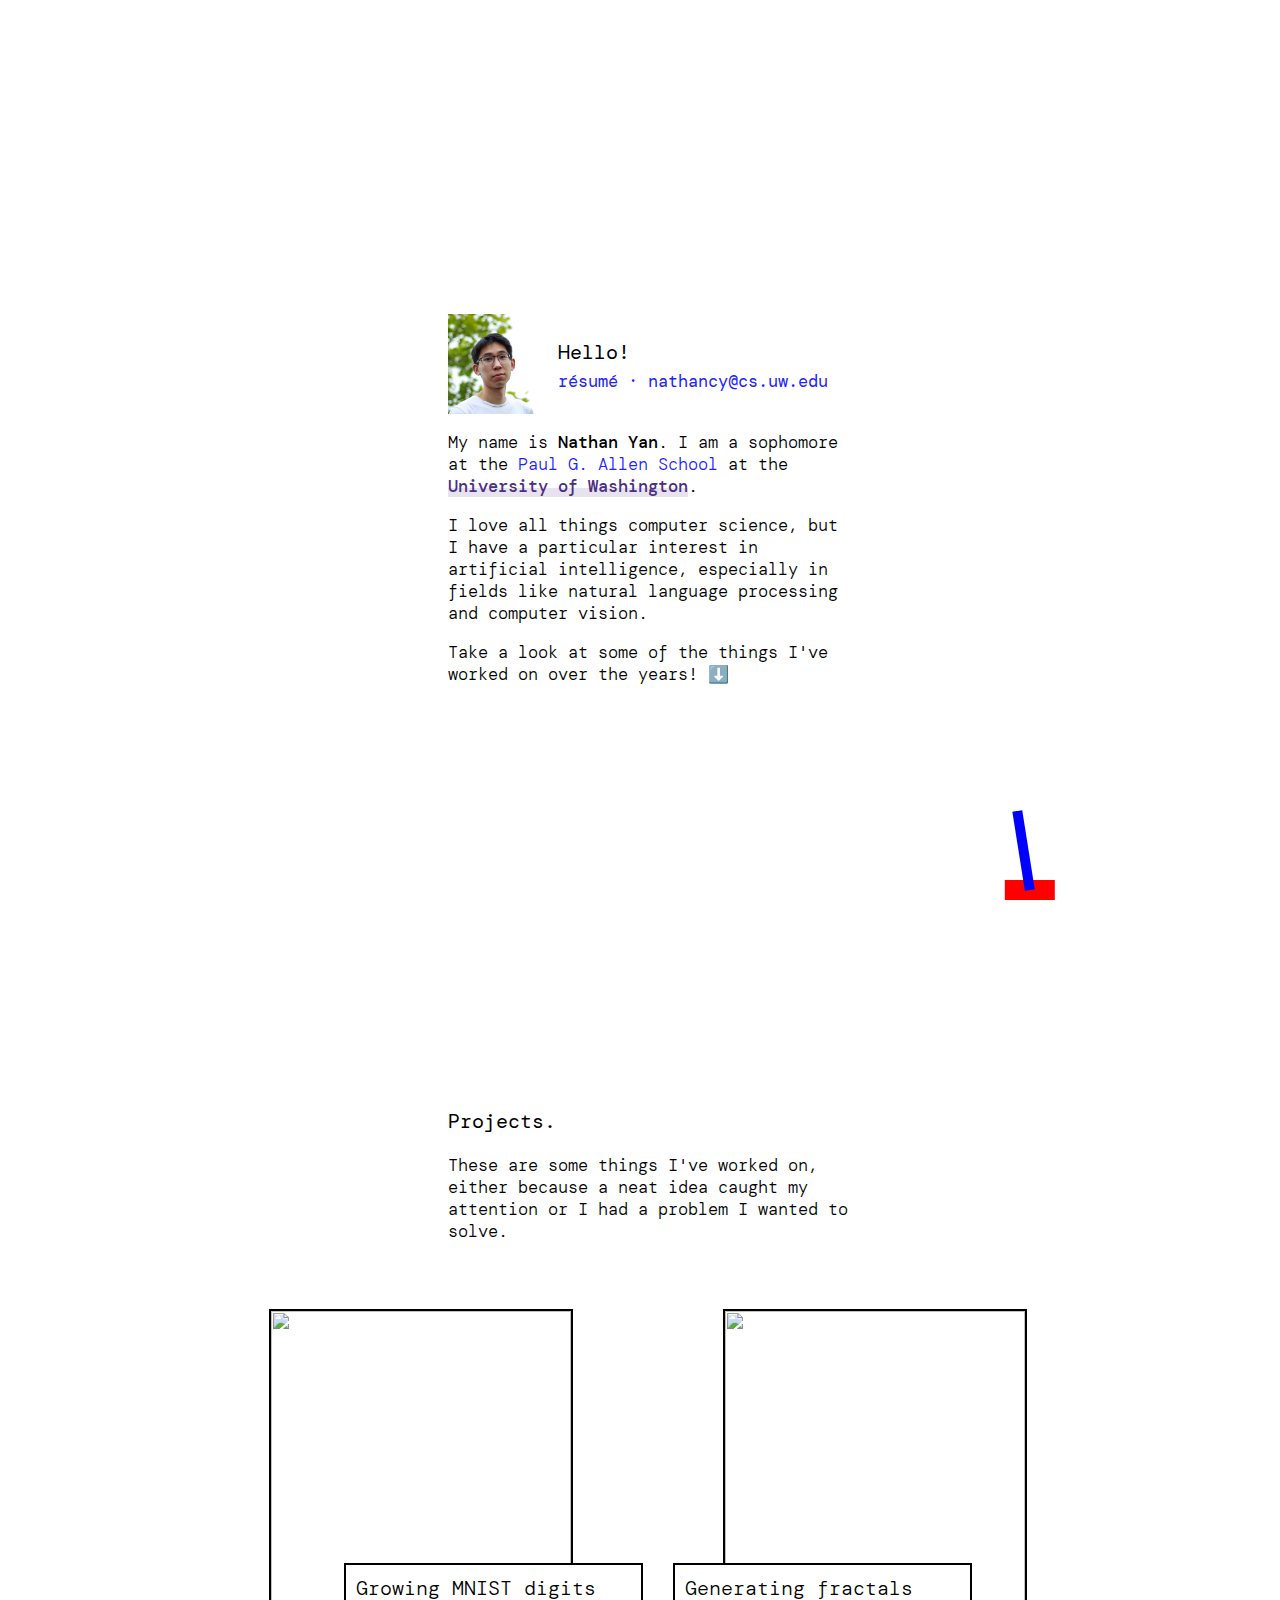
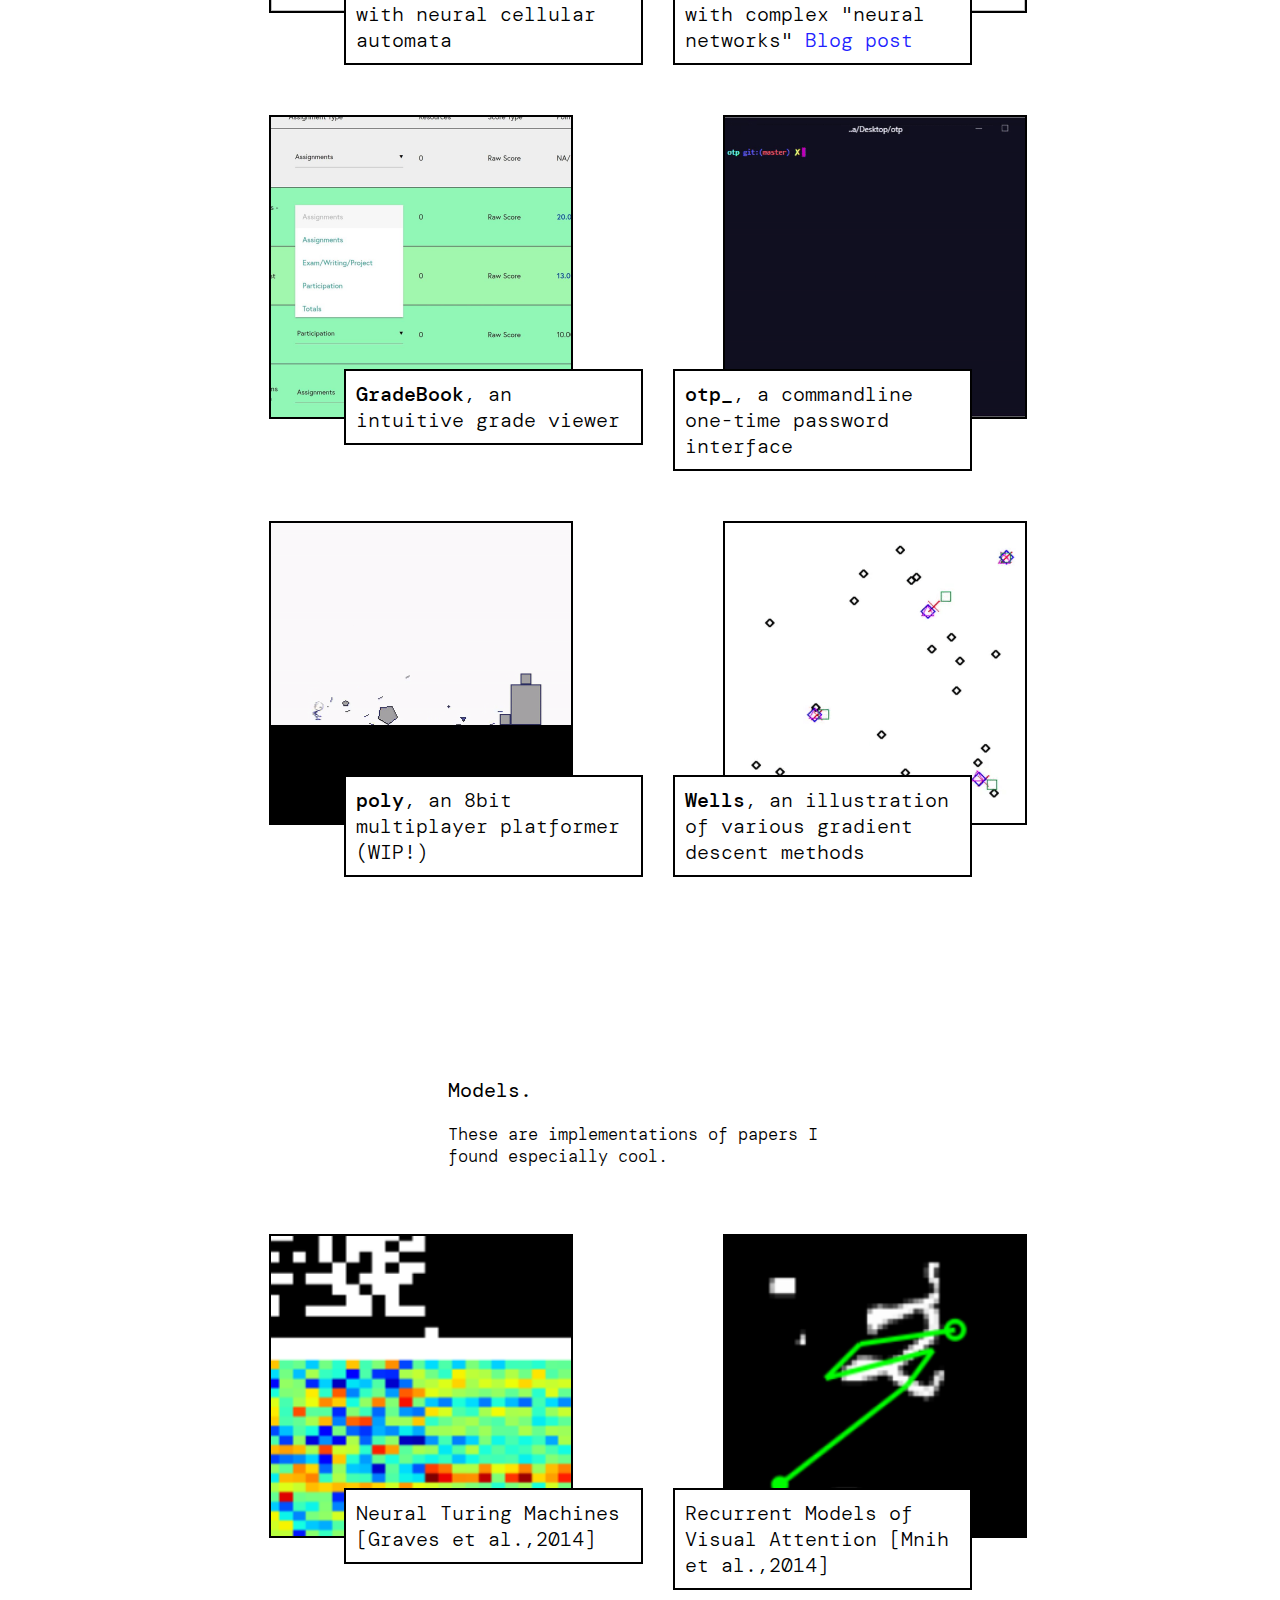
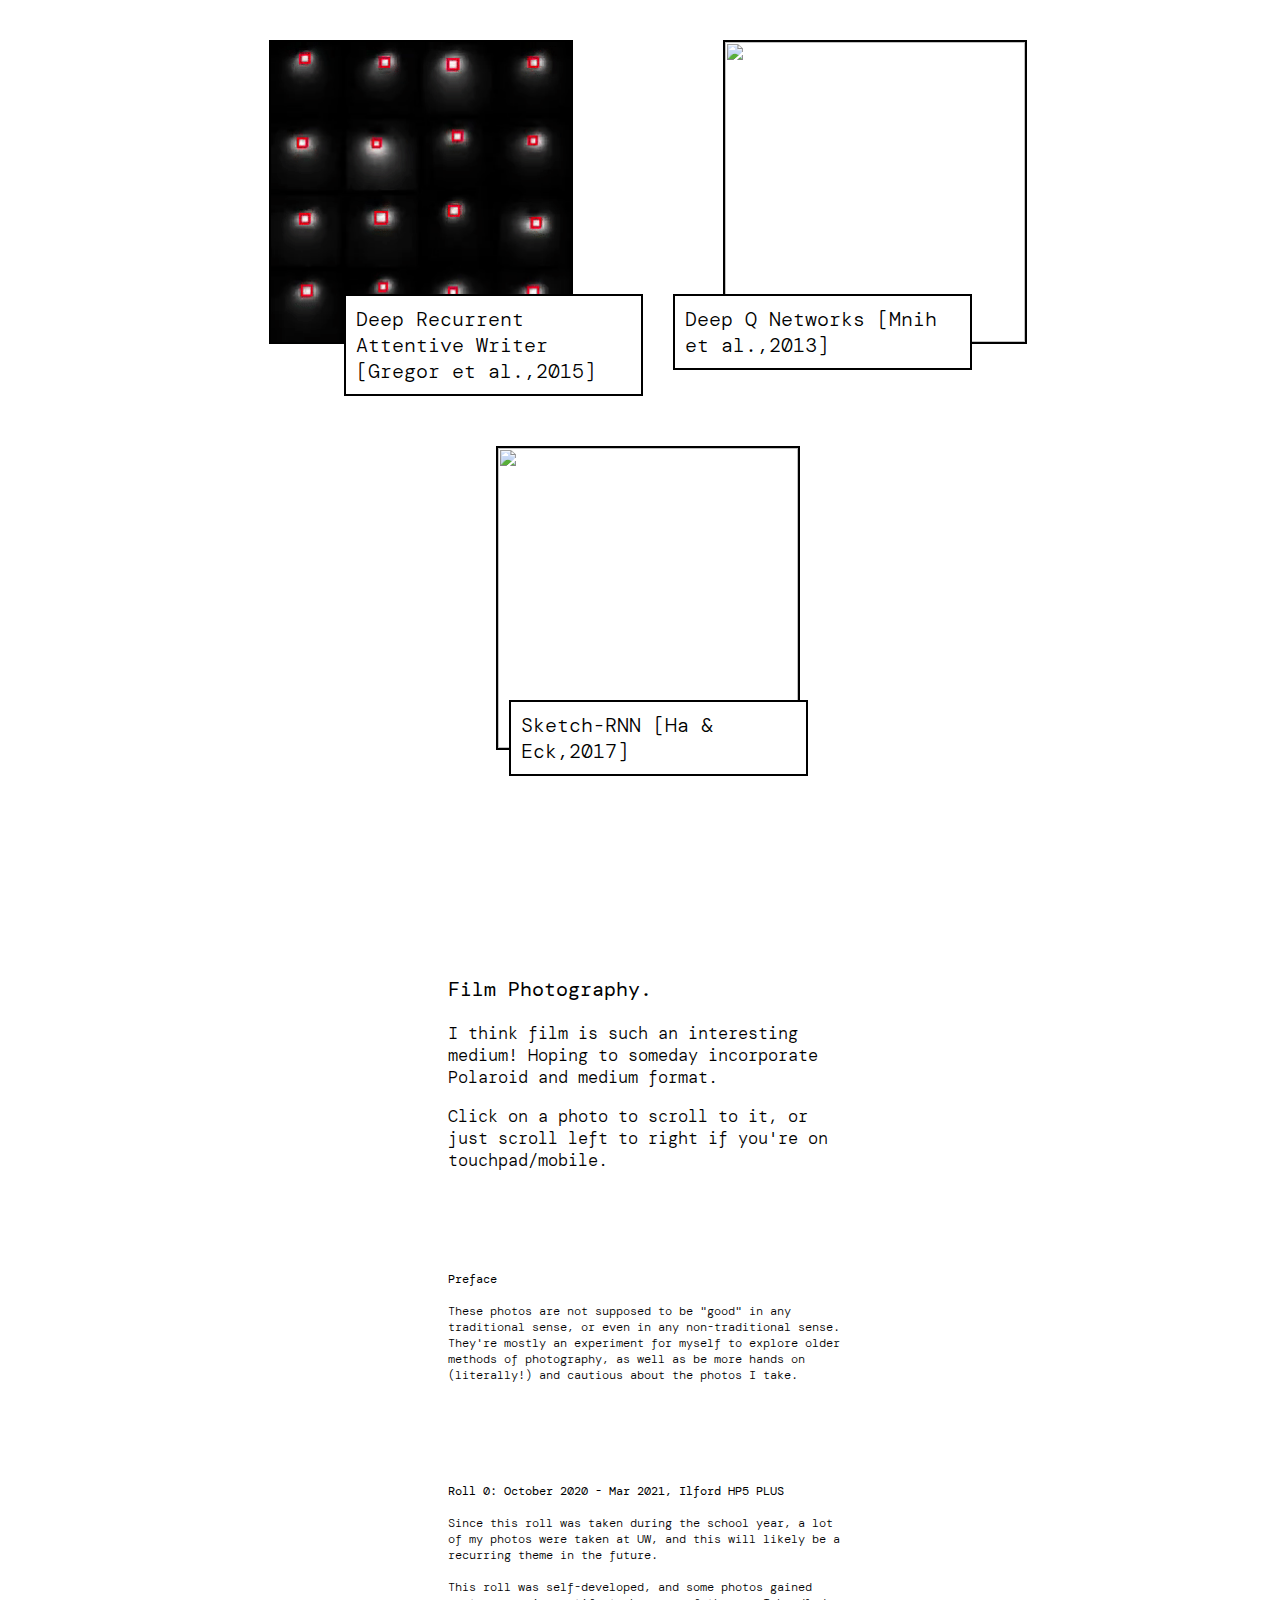
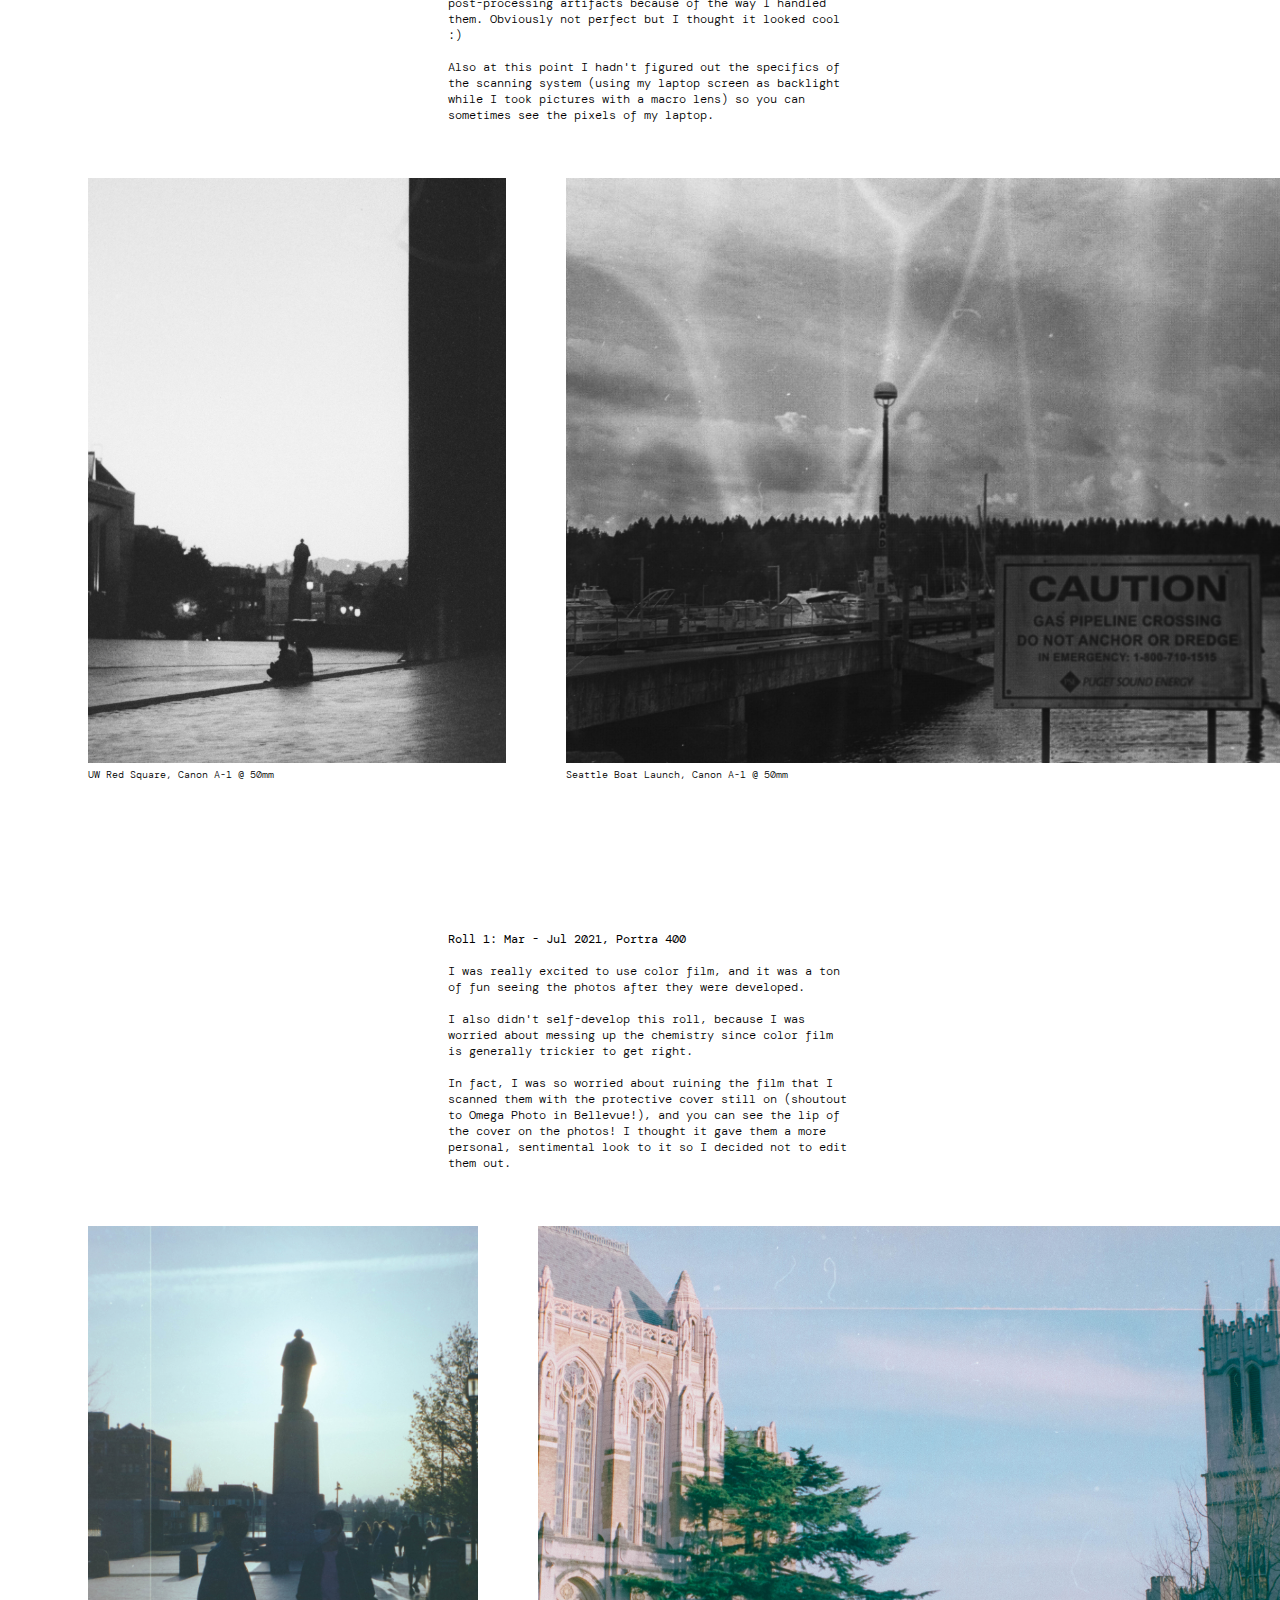
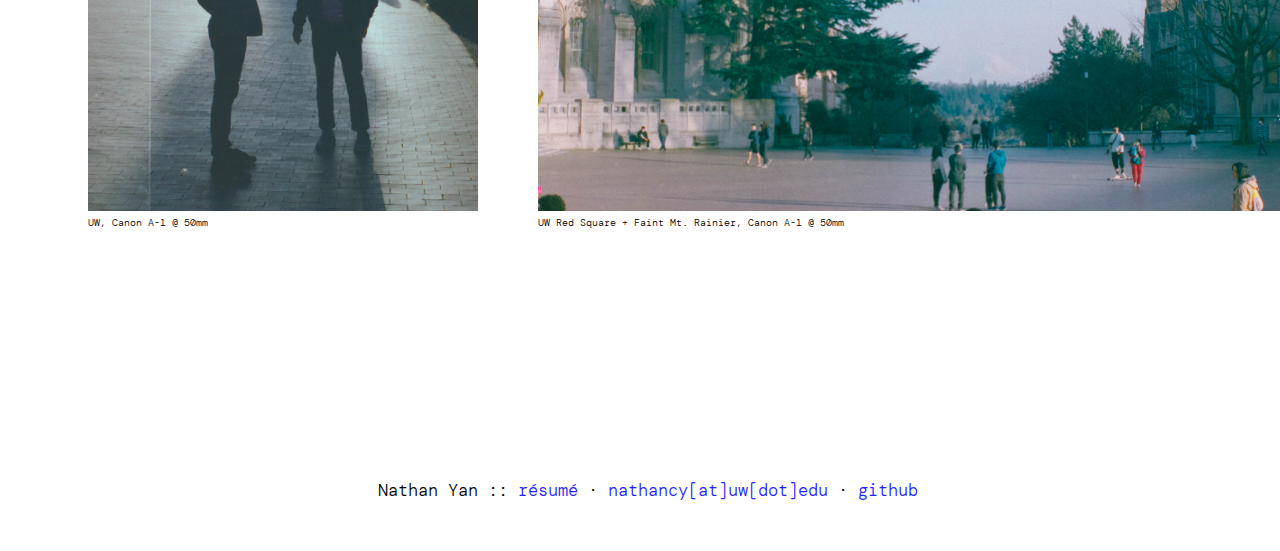
==== index.html @ d8a5282e "added click to scroll for desktop users" ====
<script src="https://ajax.googleapis.com/ajax/libs/jquery/3.2.1/jquery.min.js"></script>
<link rel = 'stylesheet' href = 'https://cdnjs.cloudflare.com/ajax/libs/materialize/0.100.1/css/materialize.min.css'>
<script src = 'https://cdnjs.cloudflare.com/ajax/libs/materialize/0.100.1/js/materialize.min.js'></script>
<link href="https://fonts.googleapis.com/css2?family=DM+Mono:wght@300;400;500&family=DM+Serif+Text&display=swap" rel="stylesheet">

<script src="https://cdn.rawgit.com/google/code-prettify/master/loader/run_prettify.js"></script>

<link href="https://fonts.googleapis.com/css2?family=DM+Serif+Text&display=swap" rel="stylesheet">

<style>
    
</style>

<head><meta name="viewport" content="width=device-width, initial-scale=1.0, maximum-scale=3.0, user-scalable=yes" />
    <meta charset="utf-8">

    <title>Nathan Yan</title>
    <meta name="description" content="Nathan Yan's got a personal website!">
    <meta name="author" content="Nathan Yan">
    <meta name = "keywords" content= "Nathan Yan, Nathan, Yan, Christopher, Nathan Christopher Yan">

  
    <link rel="apple-touch-icon" sizes="180x180" href="./apple-touch-icon.png">
    <link rel="icon" type="image/png" sizes="32x32" href="./favicon-32x32.png">
    <link rel="icon" type="image/png" sizes="16x16" href="./favicon-16x16.png">
    <link rel="manifest" href="./site.webmanifest">

    <link rel = 'stylesheet' type = 'text/css' href = './style.css'>
</head>

<html style = 'width: 100%; height: 100%'>
    <body style = 'width: 100%; height: 100%'>
        <div style = 'height: fit-content; min-height: 100%; display:flex; align-items: center; padding: 50px; background: white' id = 'intro'>
           
            <div class = 'text-block' >
                <div id = 'name' style = 'align-items: center; '>
                    <img style = "width: 100px; height: 100px;border-width: 0px; border-style: solid; margin-right: 10px" src= 'assets/profile.jpg'/>
                    
                    <div>
                        <h3>Hello!</h3>
                        <p style = 'margin-top: -15px; color: #2222ff; font-weight: 400'><a ref = "assets/resume.pdf" href = 'assets/resume.pdf' class = 'olink'>résumé</a> · <a ref = "mailto:nathancy@cs.uw.edu" href = 'mailto:nathancy@cs.uw.edu' class = 'olink'>nathancy@cs.uw.edu</a></p>
                    </div>
                    
                </div>
                <p>My name is <span style = 'font-weight: 500'>Nathan Yan</span>. I am a sophomore at the <a class = 'olink' href = 'https://cs.washington.edu' ref = 'cs.washington.edu'>Paul G. Allen School</a> at the <a href = 'https://washington.edu'><span class = 'olink link' ref = 'washington.edu' style = 'color: #4b2e83; font-weight: 500'>University of Washington</span></a>.</p>
                <p>I love all things computer science, but I have a particular interest in artificial intelligence, especially in fields like natural language processing and computer vision.</p>
                <p>Take a look at some of the things I've worked on over the years! ⬇️</p>
            </div>

            <div id = 'cart'></div>
            <div id = 'pole'></div>
        </div>

        <div style = 'padding-bottom: 100px; margin-top: 100px;'>
            <div class = 'text-block'>
                <h3>Projects.</h3>
                <p>These are some things I've worked on, either because a neat idea caught my attention or I had a problem I wanted to solve.</p>
            </div>
            <div id = 'projects' style = 'position: relative; height: fit-content; display: flex; flex-wrap: wrap; padding: 50px; justify-content: center;'>
                
                <div class = 'project' style = 'top: 10px; left: 20px; margin-right: 150px'>
                    <a href = 'https://github.com/nathan-yan/mnist-neural-automata'><img class = 'olink image' ref = 'nathan-yan/mnist-neural-automata' src = 'https://github.com/nathan-yan/mnist-neural-automata/raw/master/mnist.gif'></a>
                    <div class = 'text'>Growing MNIST digits with neural cellular automata</div>
                </div>

                <div class = 'project' style = 'top: 30px; left: 10px; margin-right: 150px'>
                    <a href = 'https://github.com/nathan-yan/fractals'><img class = 'olink image' ref = 'nathan-yan/fractals' src = 'https://nathan-yan.github.io/fractals/fractals/fractal16_.png'></a>
                    <div class = 'text text-center'>Generating fractals with complex "neural networks" <a href = 'https://nathan-yan.github.io/fractals' class = 'olink' ref = 'nathan-yan.github.io/fractals'>Blog post</a></div>
                </div>

                <div class = 'project' style = 'top: -15px; left: 15px;'>
                    <a href = 'https://github.com/team-llambda/gradebook-backend'><img class = 'olink image' ref = 'team-llambda/gradebook-backend' src = './assets/gradebook.png'></a>
                    <div class = 'text text-left'><span  style = 'font-weight: 500'>GradeBook</span>, an intuitive grade viewer</div>
                </div>

                <div class = 'project' style = 'top: -15px; left: 15px; margin-right: 150px'>
                    <a href = 'https://github.com/nathan-yan/otp_'><img class = 'olink image' ref = 'nathan-yan/otp_' src = './assets/demo_otp.gif'></a>
                    <div class = 'text'><span style = 'font-weight: 500'>otp_</span>, a commandline one-time password interface
                    </div>
                </div>

                <div class = 'project' style = 'top: -15px; left: 15px; margin-right: 150px'>
                    <a href = 'https://github.com/nathan-yan/poly'><img class = 'olink image' ref = 'nathan-yan/poly' src = './assets/poly.gif'></a>
                    <div class = 'text text-center'><span style = 'font-weight: 500'>poly</span>, an 8bit multiplayer platformer (WIP!)
                    </div>
                </div>

                <div class = 'project' style = 'top: -15px; left: 15px;'>
                    <a href = 'https://github.com/nathan-yan/wells'><img class = 'olink image' ref = 'nathan-yan/wells' src = './assets/wells.gif'></a>
                    <div class = 'text text-left'><span style = 'font-weight: 500'>Wells</span>, an illustration of various gradient descent methods</div>
                </div>

            </div>

            <div class = 'text-block' style = 'margin-top: 100px'>
                <h3>Models.</h3>
                <p>These are implementations of papers I found especially cool.</p>
            </div>
            <div id = 'models' style = 'position: relative; height: fit-content; display: flex; flex-wrap: wrap; padding: 50px; justify-content: center;'>
                <div class = 'model' style = 'top: 10px; left: 20px; margin-right: 150px'>
                    <a href = 'https://github.com/nathan-yan/neural-turingmachine'><img class = 'olink image' ref = 'nathan-yan/neural-turingmachine' src = './assets/ntm.PNG'></a>
                    <div class = 'text'>Neural Turing Machines [Graves et al.,2014]</div>
                </div>

                <div class = 'model' style = 'top: 10px; left: 20px; margin-right: 150px'>
                    <a href = 'https://github.com/nathan-yan/recurrent-attention-models'><img class = 'olink image' ref = 'nathan-yan/recurrent-attention-models' src = './assets/visual-attention.PNG'></a>
                    <div class = 'text text-center'>Recurrent Models of Visual Attention [Mnih et al.,2014]</div>
                </div>

                <div class = 'model' style = 'top: 10px; left: 20px; margin-right: 0px'>
                    <a href = 'https://github.com/nathan-yan/draw'><img class = 'olink image' ref = 'nathan-yan/draw' src = './assets/draw.gif'></a>
                    <div class = 'text text-left'>Deep Recurrent Attentive Writer [Gregor et al.,2015]</div>
                </div>

                <div class = 'model' style = 'top: 10px; left: 20px; margin-right: 150px;'>
                    <a href = 'https://github.com/nathan-yan/DQN'><img class = 'olink image' ref = 'nathan-yan/DQN' src = 'https://miro.medium.com/max/640/1*jXpSVhjWRxgzDDKKVAQR8A.gif
                    '></a>
                    <div class = 'text'>Deep Q Networks [Mnih et al.,2013]</div>
                </div>

                <div class = 'model' style = 'top: 10px; left: 20px; margin-right: 0px'>
                    <a href = 'https://github.com/nathan-yan/sketch-rnn'><img class = 'olink image' ref = 'nathan-yan/sketch-rnn' src = 'https://magenta.tensorflow.org/assets/sketch_rnn_demo/img/sketch_garden.gif
                    '></a>
                    <div class = 'text text-left'>Sketch-RNN [Ha & Eck,2017]</div>
                </div>


            </div>

            <div class = 'text-block' style = 'margin-top: 100px'>
                <h3>Film Photography.</h3>
                <p>I think film is such an interesting medium! Hoping to someday incorporate Polaroid and medium format.</p>
                <p>Click on a photo to scroll to it, or just scroll left to right if you're on touchpad/mobile.</p>
            </div>

            <div class = 'text-block' style = ' margin-top: 100px; font-size: 12px'><b>Preface</b><br/><br/>These photos are not supposed to be "good" in any traditional sense, or even in any non-traditional sense. They're mostly an experiment for myself to explore older methods of photography, as well as be more hands on (literally!) and cautious about the photos I take.</div>

            <div class = 'text-block' style = 'margin-top: 100px; font-size: 12px'>
                <b>Roll 0: October 2020 - Mar 2021, Ilford HP5 PLUS</b>
                <br/><br/>
                Since this roll was taken during the school year, a lot of my photos were taken at UW, and this will likely be a recurring theme in the future.
                <br/><br/>
                This roll was self-developed, and some photos gained post-processing artifacts because of the way I handled them. Obviously not perfect but I thought it looked cool :)
                <br/><br/>
                Also at this point I hadn't figured out the specifics of the scanning system (using my laptop screen as backlight while I took pictures with a macro lens) so you can sometimes see the pixels of my laptop.
            </div>

            <div class = 'pictures'>
                <div class = 'picture' style = ''>
                    <img class = 'film-image' ref = 'roll1' src = './assets/film/roll0_p1.jpg'></img>
                    <div style = 'font-size: 10px; margin-top: 5px'>UW Red Square, Canon A-1 @ 50mm</div>
                   
                </div>
                <div class = 'picture' style = ''>
                    <img class = 'film-image' ref = 'roll1' src = './assets/film/roll0_p2.jpg'></img>
                    <div style = 'font-size: 10px; margin-top: 5px'>Seattle Boat Launch, Canon A-1 @ 50mm</div>
                   
                </div>
                <div class = 'picture' style = ''>
                    <img class = 'film-image' ref = 'roll1' src = './assets/film/roll0_p5.jpg'></img>
                    <div style = 'font-size: 10px; margin-top: 5px'>UW Willow Hall, Canon A-1 @ 50mm</div>
                   
                </div>
                <div class = 'picture' style = ''>
                    <img class = 'film-image' ref = 'roll1' src = './assets/film/roll0_p4.jpg'></img>
                    <div style = 'font-size: 10px; margin-top: 5px'>UW Willow Hall, Canon A-1 @ 50mm</div>
                   
                </div>
                <div class = 'picture' style = ''>
                    <img class = 'film-image' ref = 'roll1' src = './assets/film/roll0_p3.jpg'></img>
                    <div style = 'font-size: 10px; margin-top: 5px'>UW, Canon A-1 @ 50mm</div>
                   
                </div>
            </div>

            <div class = 'text-block' style = ' margin-top: 100px; font-size: 12px'>
                <b>Roll 1: Mar - Jul 2021, Portra 400</b>
                <br/><br/>
                I was really excited to use color film, and it was a ton of fun seeing the photos after they were developed.
                <br/><br/>
                I also didn't self-develop this roll, because I was worried about messing up the chemistry since color film is generally trickier to get right.
                <br/><br/>
                In fact, I was so worried about ruining the film that I scanned them with the protective cover still on (shoutout to Omega Photo in Bellevue!), and you can see the lip of the cover on the photos! I thought it gave them a more personal, sentimental look to it so I decided not to edit them out.
            </div>

            <div class = 'pictures'>
                <div class = 'picture' style = ''>
                    <img class = 'film-image' ref = 'roll1' src = './assets/film/roll1_p1.jpg'></img>
                    <div style = 'font-size: 10px; margin-top: 5px'>UW, Canon A-1 @ 50mm</div>
                   
                </div>

                <div class = 'picture' style = ''>
                    <img class = 'film-image' src = './assets/film/roll1_p2.jpg'></img>
                    <div style = 'font-size: 10px; margin-top: 5px'>UW Red Square + Faint Mt. Rainier, Canon A-1 @ 50mm</div>
                   
                </div>

                <div class = 'picture' style = ''>
                    <img class = 'film-image' src = './assets/film/roll1_p3.jpg'></img>
                    <div style = 'font-size: 10px; margin-top: 5px'>UW, Canon A-1 @ 50mm</div>
                   
                </div>

                <div class = 'picture' style = ''>
                    <img class = 'film-image' src = './assets/film/roll1_p4.jpg'></img>
                    <div style = 'font-size: 10px; margin-top: 5px'>UW Quad, Canon A-1 @ 50mm</div>
                   
                </div>

                <div class = 'picture' style = ''>
                    <img class = 'film-image' src = './assets/film/roll1_p5.jpg'></img>
                    <div style = 'font-size: 10px; margin-top: 5px'>UW Quad, Canon A-1 @ 50mm</div>
                   
                </div>

                <div class = 'picture' style = ''>
                    <img class = 'film-image' src = './assets/film/roll1_p6.jpg'></img>
                    <div style = 'font-size: 10px; margin-top: 5px'>Pike Place, Canon A-1 @ 50mm</div>
                   
                </div>

                <div class = 'picture' style = ''>
                    <img class = 'film-image' src = './assets/film/roll1_p7.jpg'></img>
                    <div style = 'font-size: 10px; margin-top: 5px'>Mount Si, Canon A-1 @ 50mm</div>
                   
                </div>

                <div class = 'picture' style = ''>
                    <img class = 'film-image' src = './assets/film/roll1_p8.jpg'></img>
                    <div style = 'font-size: 10px; margin-top: 5px'>Rattlesnake Ridge, Canon A-1 @ 50mm</div>
                   
                </div>

                <div class = 'picture' style = ''>
                    <img class = 'film-image' src = './assets/film/roll1_p9.jpg'></img>
                    <div style = 'font-size: 10px; margin-top: 5px'>Rattlesnake Ridge, Canon A-1 @ 50mm</div>
                   
                </div>
            </div>
        </div>

        <div style = 'margin-top: 100px; text-align: center; padding-bottom: 50px; width: 75%; margin-left: 12.5%'>
        Nathan Yan :: <a ref = "assets/resume.pdf" href = 'assets/resume.pdf' class = 'olink'>résumé</a> · <a ref = "mailto:nathancy@uw.edu" href = 'mailto:nathancy@uw.edu' class = 'olink'>nathancy[at]uw[dot]edu</a> · <a ref = "github.com/nathan-yan" href = 'https://github.com/nathan-yan' class = 'olink'>github</a></div>

        <div id = 'link-block'></div>


    </body>
</html>

<script>
    let handleEntities = (entities, n) => {
        entities.map((idx, ent) => {
        ent = $(ent);
        if (idx % n == 0){
            if (n == 1){ 
                ent.find('.text')[0].className = 'text text-center';
                ent.css('margin-right', '0px');
            }else{
                ent.find('.text')[0].className = 'text text-right';
                ent.css('margin-right', '150px');
            }
        }else if (idx % n == 1){
            if (n == 2){
                ent.find('.text')[0].className = 'text text-left';
                ent.css('margin-right', '0px');
            }else{
                ent.find('.text')[0].className = 'text text-center';
                ent.css('margin-right', '150px');    
            }
        }else if (idx % 3 == 2){
            ent.find('.text')[0].className = 'text text-left';
            ent.css('margin-right', '0px');
        }
    })

        if (n == 2 && entities.length % 2) {
            $(entities[entities.length - 1]).find('.text')[0].className = 'text text-center';
            $(entities[entities.length - 1]).css('margin-right', '0px');
        }

        else if (n == 3 && entities.length % 3 == 1) {
            $(entities[entities.length - 1]).find('.text')[0].className = 'text text-center';
            $(entities[entities.length - 1]).css('margin-right', '0px');
        }else if (n == 3 && entities.length % 3 == 2) {
            $(entities[entities.length - 1]).find('.text')[0].className = 'text text-left';
                
            $(entities[entities.length - 1]).css('margin-right', '0px');
        }

    }

    let checkSize = (e) => {
        let width = $(window).width();

        if (width > 1310) {
            $('#projects').css('padding-left', (50 + (width - 1310) / 2) + 'px');
            $('#projects').css('padding-right', (50 + (width - 1310) / 2) + 'px');

            $('#models').css('padding-left', (50 + (width - 1310) / 2) + 'px');
            $('#models').css('padding-right', (50 + (width - 1310) / 2) + 'px');

            let entities = $('.project');
            handleEntities(entities, 3);

            entities = $('.model');
            handleEntities(entities, 3);

            
        }else if (width > 802) {
            $('#projects').css('padding-left', (50 + (width - 910) / 2) + 'px');
            $('#projects').css('padding-right', (50 + (width - 910) / 2) + 'px');

            $('#models').css('padding-left', (50 + (width - 910) / 2) + 'px');
            $('#models').css('padding-right', (50 + (width - 910) / 2) + 'px');
            
            let entities = $('.project');
            handleEntities(entities, 2);

            entities = $('.model');
            handleEntities(entities, 2);
           

        }else {
            let entities = $('.project');
             handleEntities(entities, 1);

             entities = $('.model');
             handleEntities(entities, 1);

        }
    }

    $(document).ready(checkSize);

    $(window).resize(checkSize)
</script>

<script src = "./weights.js"></script>

<script>
    /*this code is heavily borrowed from the cartpole environment of OpenAI's gym*/
    $(document).mousemove((e) => {
     
        let width = $(window).width();
        let pos = e.clientX;

        let scaledPos = (e.clientX - width / 2) / (width / 2) * 3;
        targetTarget = scaledPos; 
    
        let target = $(e.target);
        if (target.hasClass("olink")) {
            let linkBlock = $('#link-block');
            linkBlock.css('top', (e.clientY  - 45) + 'px');
            linkBlock.css('left', (e.clientX + 8) + 'px');

            linkBlock.text(target.attr('ref'))
        }else{
            let linkBlock = $('#link-block');
            linkBlock.css('top', '-100px');
        }
    });

    $('.film-image').mouseup((e) => {
        console.log("test!");
        let target = $(e.target);
        let parent = $(target.parent()).parent();
        parent.animate({
            scrollLeft: target.offset().left + parent.scrollLeft() - ($(window).width() - target.width())/2
        }, 500);
    })

    let state = [
        (Math.random() - 0.5) * 2 * 2.,
        (Math.random() - 0.5) / 10. * 1,
        (Math.random() - 0.5) / 10. * 1,
        (Math.random() - 0.5) / 10. * 1,
        (Math.random() - 0.5) * 2 * 2.
    ];

    let targetTarget = 0;
    let gravity = 9.8;
    let masspole = 0.1;
    let masscart = 1.0;
    let length = 0.5;
    let total_mass = (masspole + masscart);
    let polemass_length = masspole * length;
    let force_mag = 10.0;
    let tau = 0.02;
    let x_threshold = 4;
    let theta_threshold_radians = 30 * 2 * Math.PI / 360.;

    let tanh = (x) => {
        return (Math.exp(2 * x) - 1) / ( Math.exp(2  *x) + 1);
    }

    let temperature = 2;

    let model = (obs) => {
        // obs -> 5 vector

        //janky for loop matrix multiplication
        let hiddenActivations = []
        for (let n = 0; n < 30; n++){
           let neuronAcc = 0;
            for (let i = 0; i < 5; i++){
                neuronAcc += ih_weight[n][i] * obs[i];
           } 

           neuronAcc += ih_bias[n];

           // tanh
           hiddenActivations.push(tanh(neuronAcc));
        }

        let outputActivations = [];
        for (let n = 0; n < 2; n++){
            let neuronAcc = 0;
            for (let i = 0; i < 30; i++){
                neuronAcc += ha_weight[n][i] * hiddenActivations[i];
            }

            neuronAcc += ha_bias[n];

            // sigmoid 
            outputActivations.push(Math.exp(neuronAcc * temperature));
        }

        // normalize output activations
        let sum = outputActivations.reduce((a, b) => {return a + b;}, 0)
        for (let i = 0; i < outputActivations.length; i++){
            outputActivations[i] /= sum;
        }

        return outputActivations;

    }

    let step = (state, action) => {
        x = state[0];
        x_dot = state[1];
        theta = state[2];
        theta_dot = state[3];
        target = state[4];

        if (action === 1){
            force = force_mag 
        }
        else{
            force = -force_mag
        }
        //force = 0;

        costheta = Math.cos(theta)
        sintheta = Math.sin(theta)

        temp = (force + polemass_length * theta_dot ** 2 * sintheta) / total_mass
        thetaacc = (gravity * sintheta - costheta * temp) / (length * (4.0 / 3.0 - masspole * costheta ** 2 / total_mass))
        xacc = temp - polemass_length * thetaacc * costheta / total_mass

        x = x + tau * x_dot
        x_dot = x_dot + tau * xacc
        theta = theta + tau * theta_dot
        theta_dot = theta_dot + tau * thetaacc

        state = [x, x_dot, theta, theta_dot, target]

        done = x < -x_threshold || x > x_threshold || theta < -theta_threshold_radians || theta > theta_threshold_radians;
        
        return [state, done]
    }

    let pole = document.getElementById('pole');
    //console.log('yeet');

    let getRandomInt = (min, max) => {
        min = Math.ceil(min);
        max = Math.floor(max);
        return Math.floor(Math.random() * (max - min)) + min;
    }

    setInterval( () => {
        let actionProbs = model(state);

        let action;
        if (Math.random() < actionProbs[0]){
            action = 0;
        }else{
            action = 1;
        }

        env = step(state, action);
        state = env[0];
        done = env[1];

        // move target closer to targetTarget
        state[4] = (0.94) * state[4] + 0.06 * targetTarget;

        //console.log( "rotate(" + state[0] + "rad)");
        let width = $(window).width();
        let scale = $(window).width() / 6;

        let translate = `translateX(${(state[0]) * scale + width / 2}px)`;
        pole.style.transform = translate + " rotate(" + Math.round(state[2] * 180/Math.PI) + "deg)";
        cart.style.transform = translate;

        if (Math.abs(state[0] - state[4]) < 0.2){
            cart.style.background = "darkgreen";
        }else if (Math.abs(state[0] - state[4]) < 0.5){
            cart.style.background = "gold";
        }else {
            cart.style.background= 'red';
        }

        //console.log(state[0] * 180 / Math.PI);

        if (done) {
            state = [
                (Math.random() - 0.5) * 2 * 2.,
                (Math.random() - 0.5) / 10.,
                (Math.random() - 0.5) / 10.,
                (Math.random() - 0.5) / 10.,
                (Math.random() - 0.5) * 2 * 2.
            ];
        }
    }, 1000 / 50.);
        
    
</script>
---- style.css ----
h3 {
    font-family: "DM Mono";
    font-weight: 400;
}

.serif {
    font-family: 'DM Mono'; 
    font-weight: 400;

    width: 250px;
}

body {
    font-family: "DM Mono";
    font-size: 17px;
    font-weight: 300;

    overflow-y: scroll;
    scrollbar-width: 0; /* Firefox */
    -ms-overflow-style: none;  /* Internet Explorer 10+ */
}
body::-webkit-scrollbar { /* WebKit */
    width: 2;
    height: 0;
}

.pictures::-webkit-scrollbar {
    display: none;
  }
  
  /* Hide scrollbar for IE, Edge and Firefox */
.pictures {
    -ms-overflow-style: none;  /* IE and Edge */
    scrollbar-width: none;  /* Firefox */
  }


.text-block {
    width: 400px;
    margin-left: calc(50% - 200px); 
}

.text {
    position: relative; 
    width: 275px;
    top: -50px;
    left: 75px;

    font-size: 20px;

    background: #ffffff;
    padding: 10px;
    border-style: solid;
    border-width: 2px;
    border-color: black;
} 

#name {
    display: flex;
}

.picture {
    cursor: pointer;
}

.pictures {
    position: relative; 
    height: fit-content;
    display: flex;
    flex-wrap: wrap;
    padding: 50px;
    padding-right: 300px;
    margin-top: 5px;
    flex-direction: row;
    flex-wrap:nowrap;
    overflow: scroll;

    align-items: center;
}

@media only screen and (max-width: 600px) {
    body {
        font-size: 15px;
    }

    .text-block {
        width: 300px;
        margin-left: calc(50% - 150px);
    }

    h3 {
        font-size: 2.5rem;
    }

    .text {
        font-size: 17px;
    }

    #name {
        display:block !important;
    }

    .pictures {
        padding: 50px 50px 50px 20px;
    }

    .film-image {
        width: 90vw;
        height: auto !important;
    }
}


.link {
    background: linear-gradient(to bottom, #00000000 60%, #4b2e8322 40%);
}

.image {
    width: 300px;
    height: 300px;

    object-fit: cover;

    border-style: solid;
    border-width: 2px;
    border-color: black;

}

.film-image {
    height: 65vh;
    align-self: center;
}

.picture {
    margin-right: 30px;
    margin-left: 30px;
}

.text-center {
    top: -50px;
    left: 12.5px;
}

.text-left {
    top: -50px;
    left: -50px;
}

.project {
     }

     a {
         color: #2222ff;
         text-decoration: none ;
     }
    
#cart {
    width: 50px;
    height: 20px;
    background: red;

    position: absolute; 
    bottom:0;
    left: -25px;
}

#pole {
    width: 10px;
    height: 80px;
    background: blue;

    position: absolute; 
    bottom:10;
    left: -5px;

    transform-origin: 50% 100%;
}

#link-block {
    position: fixed;
    top: -100px;
    
    background: #101020;
    color: white;
    padding: 3px 7px;
}
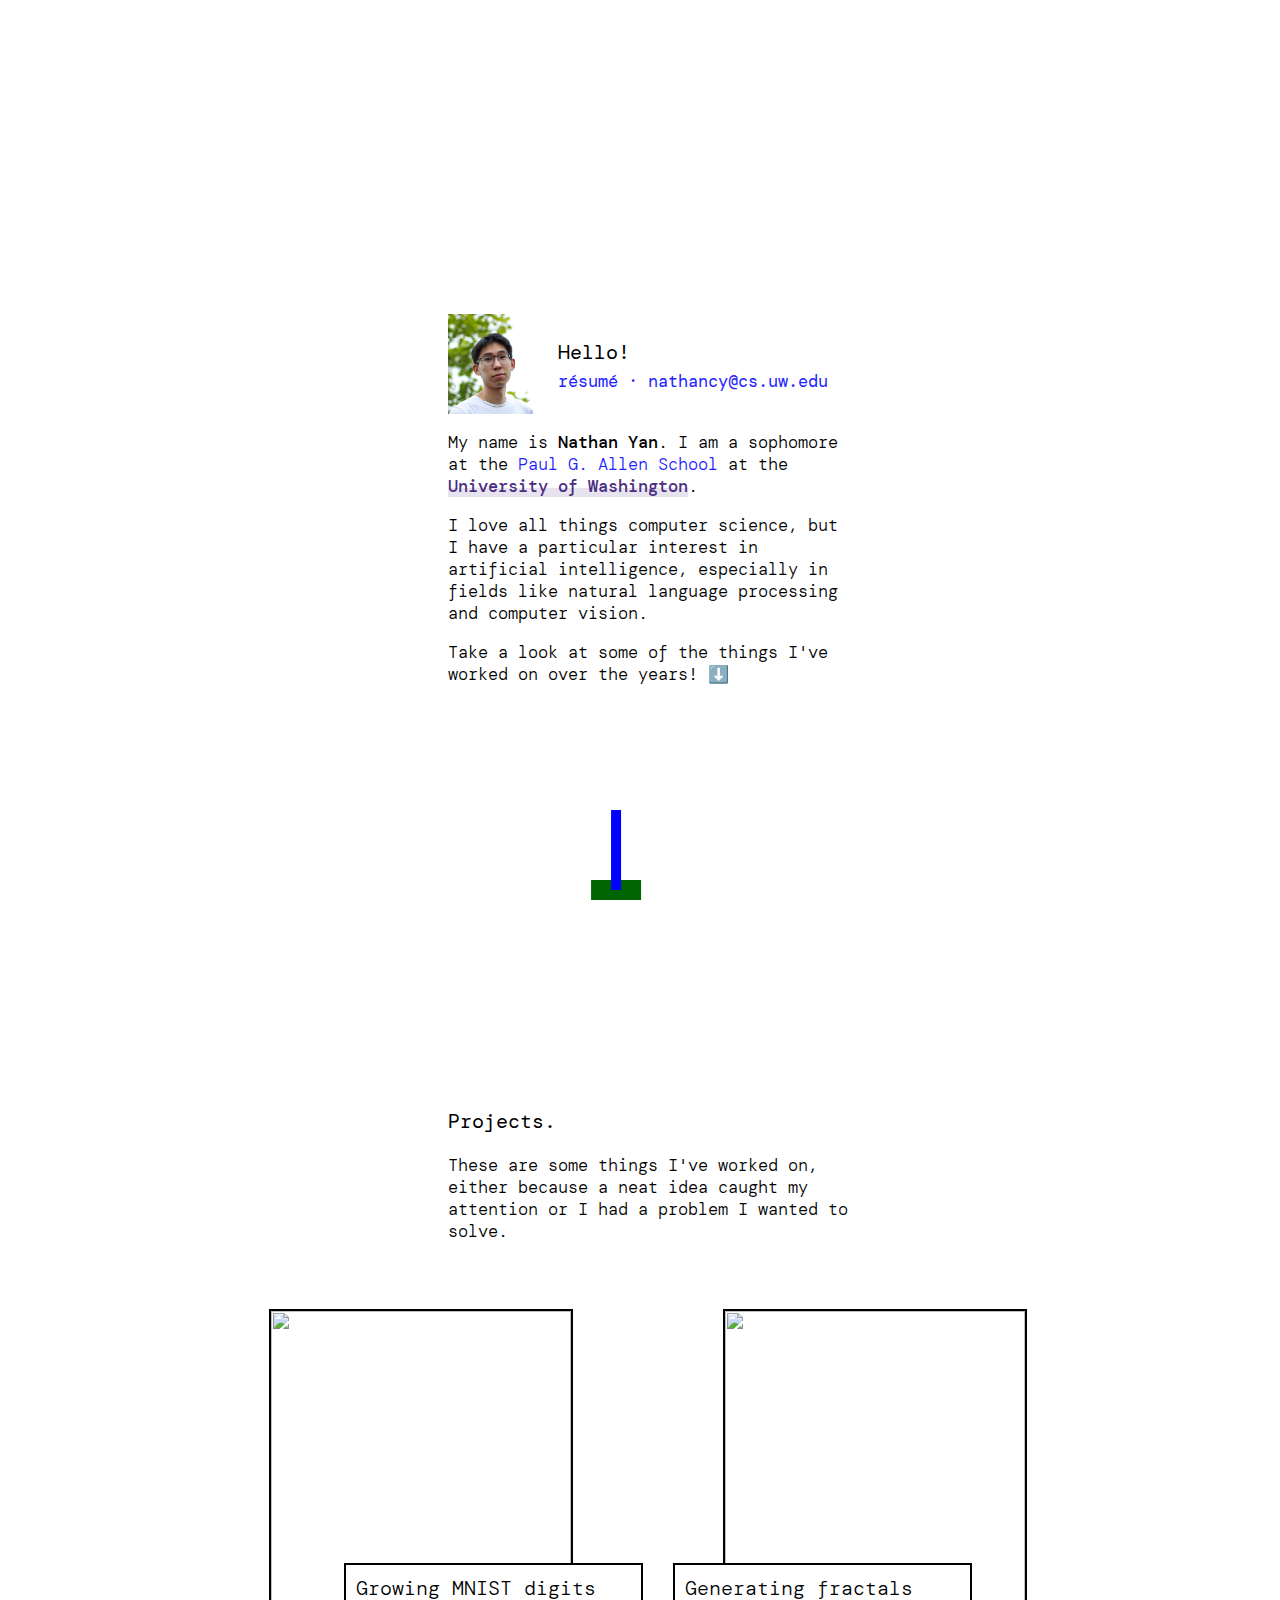
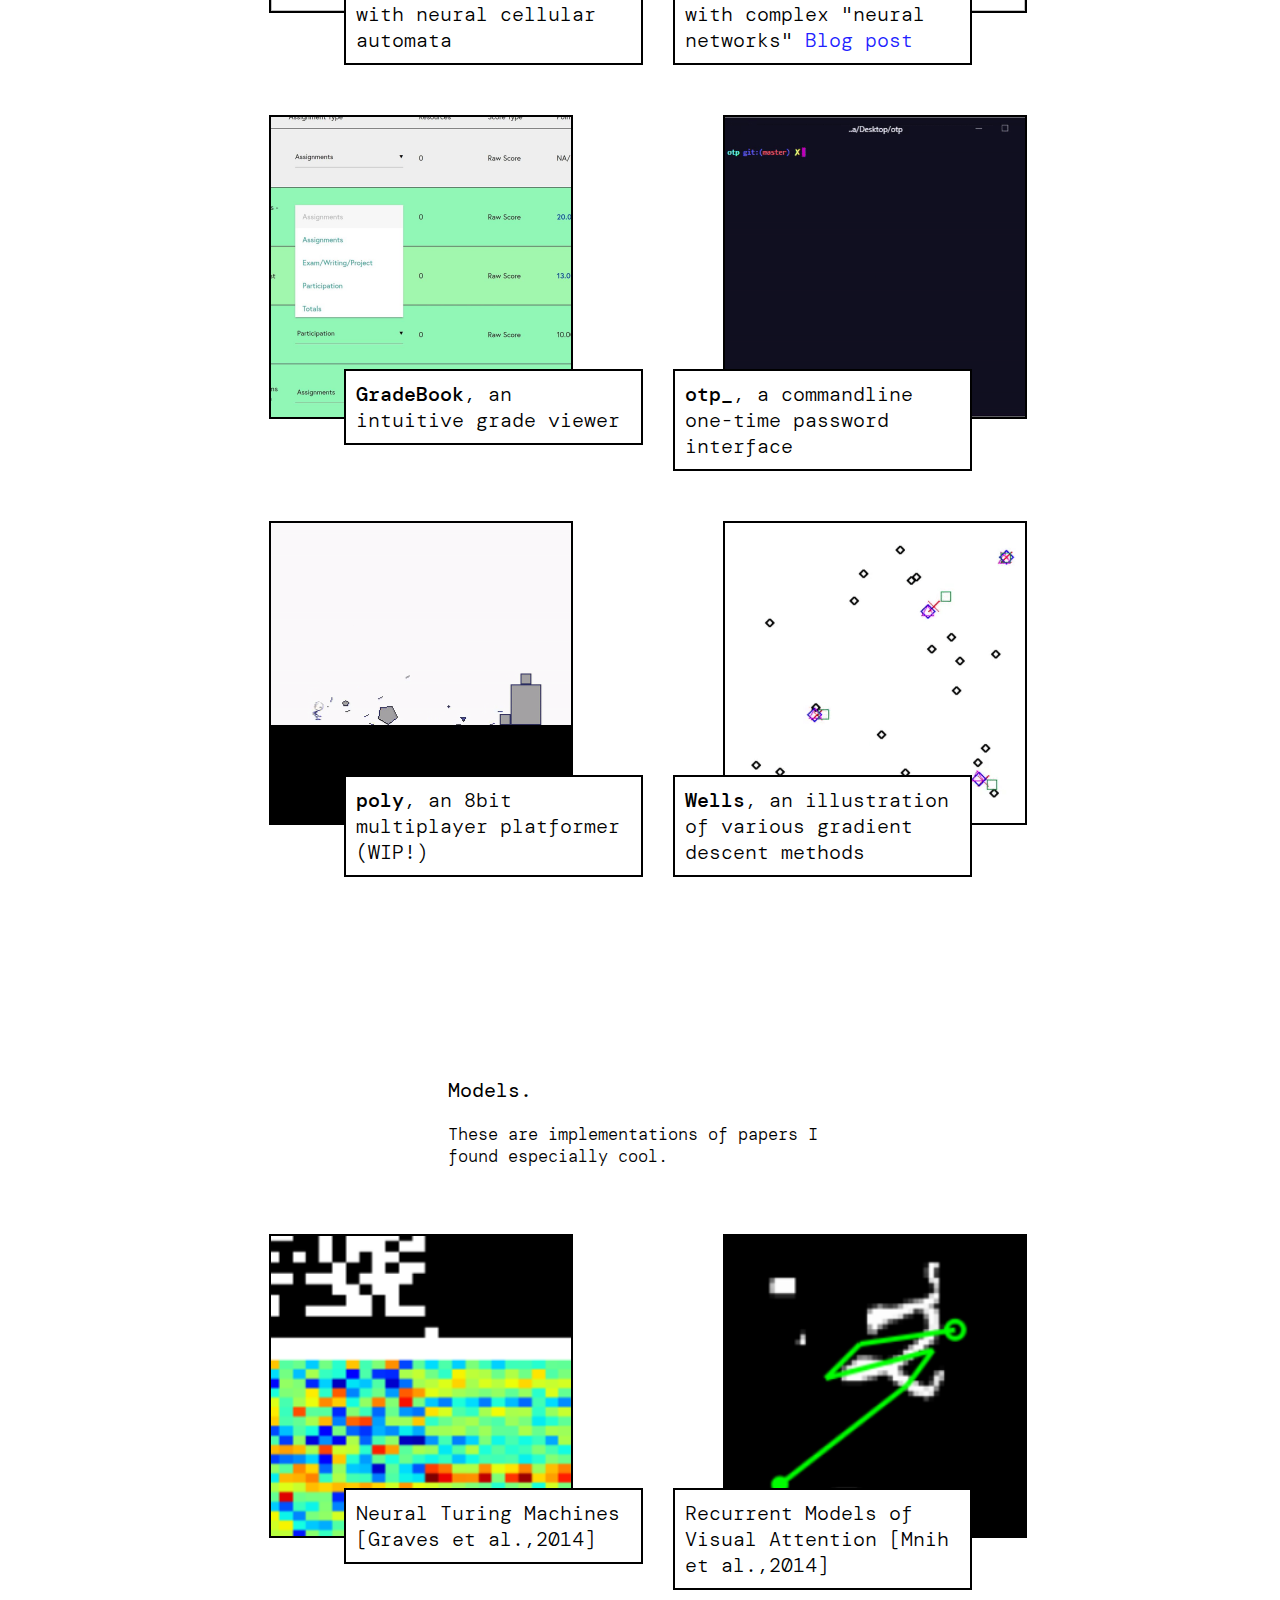
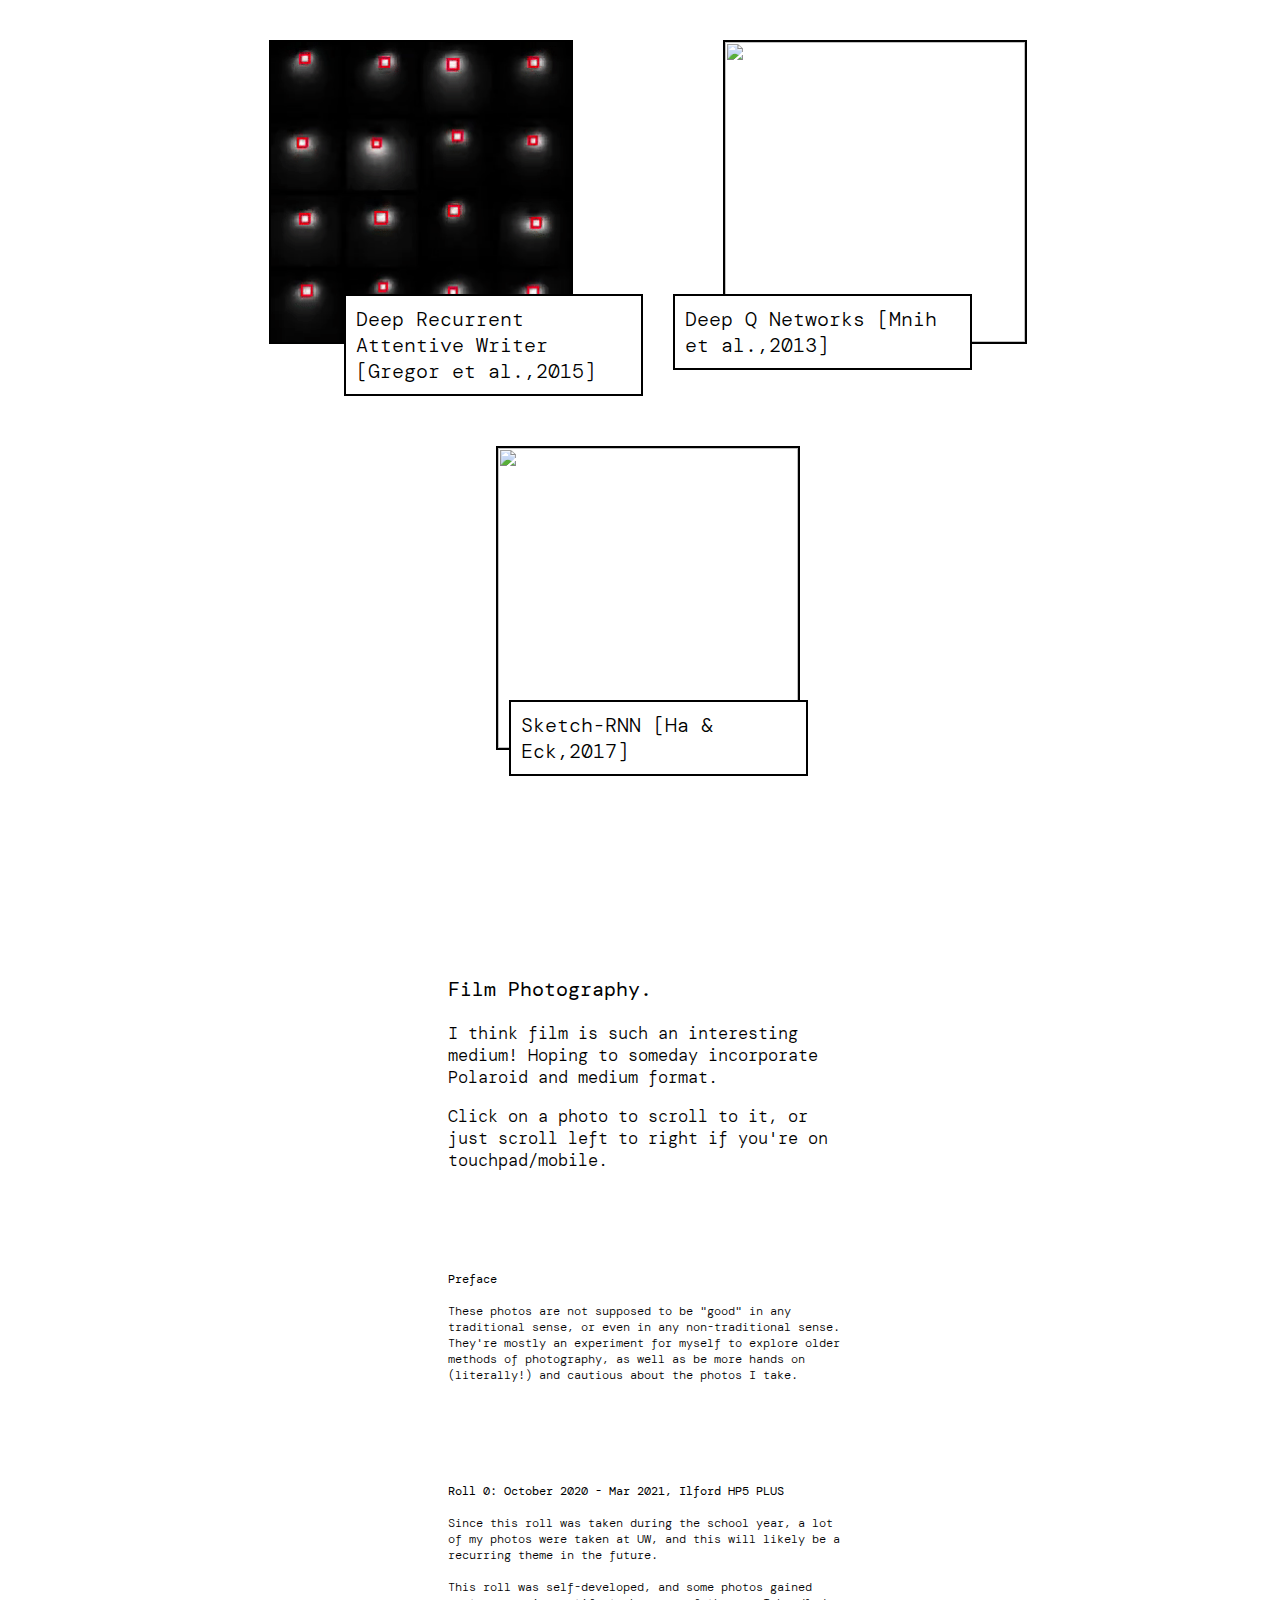
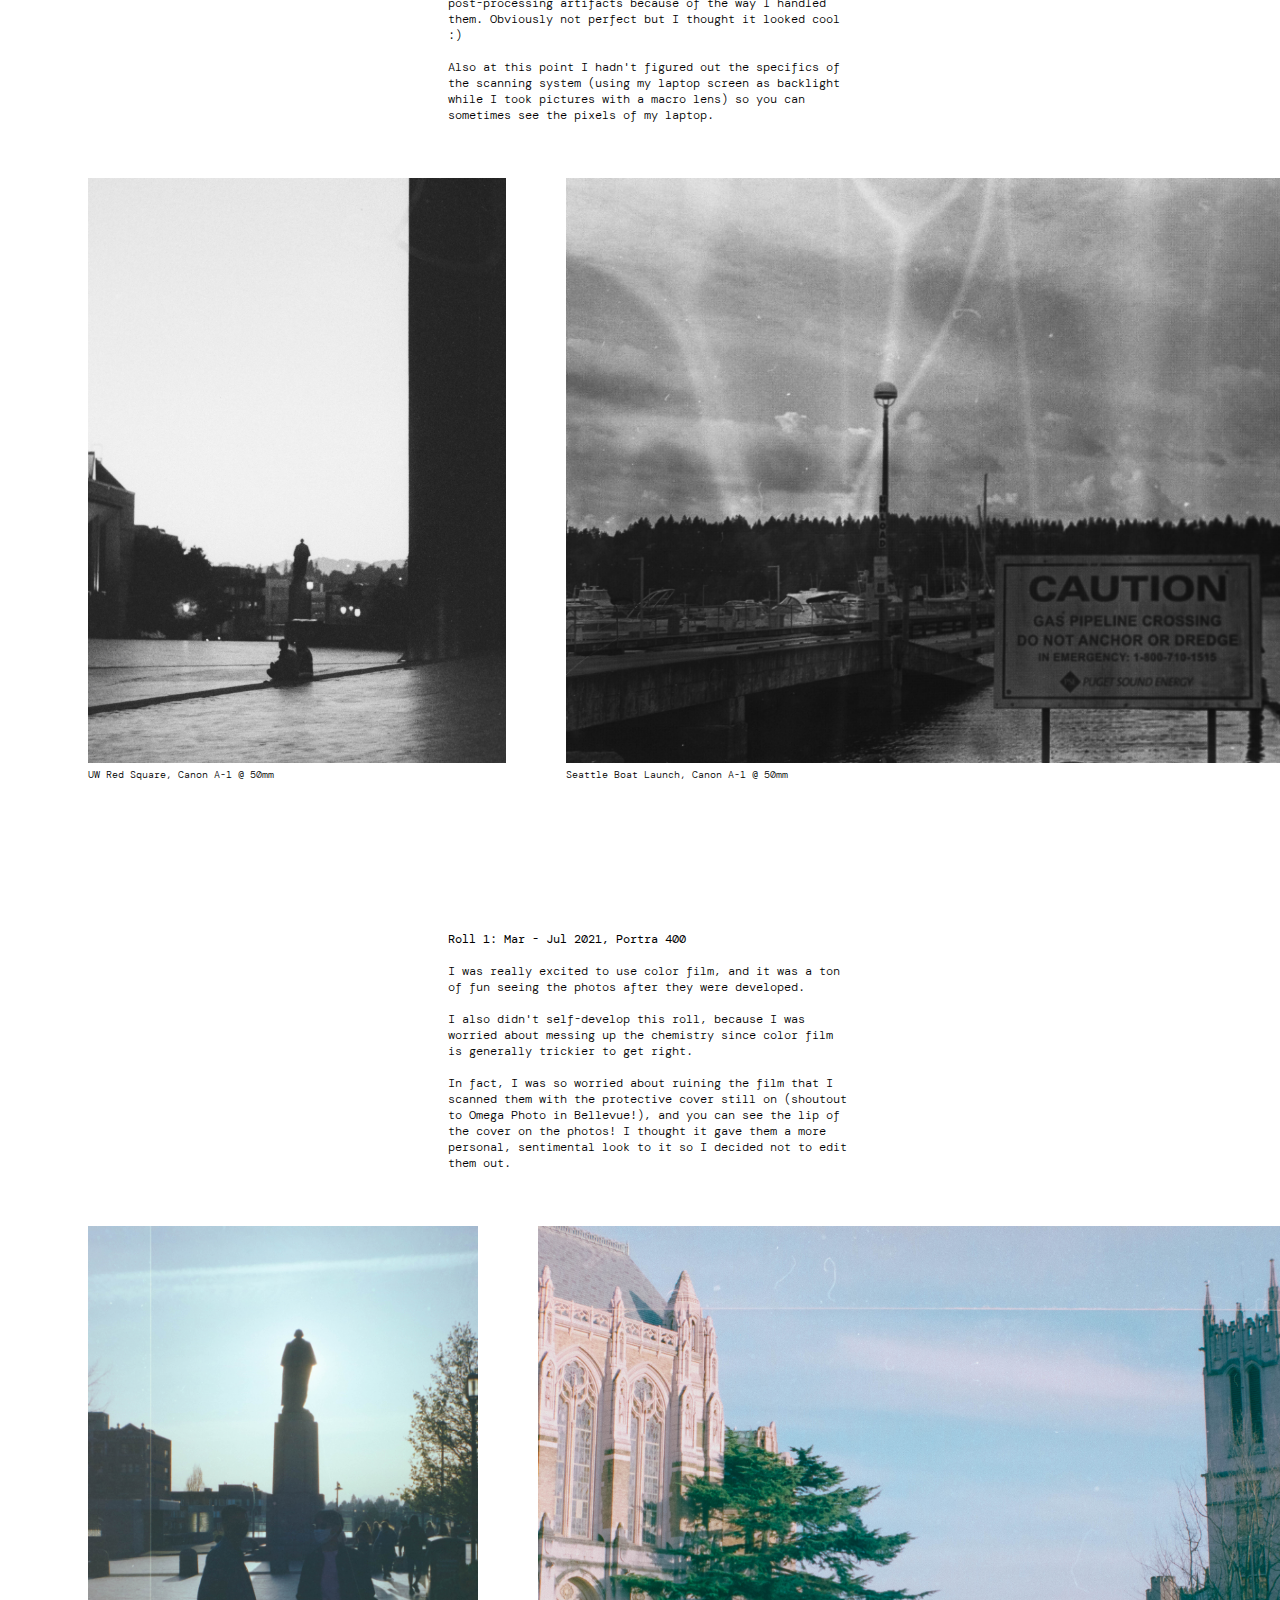
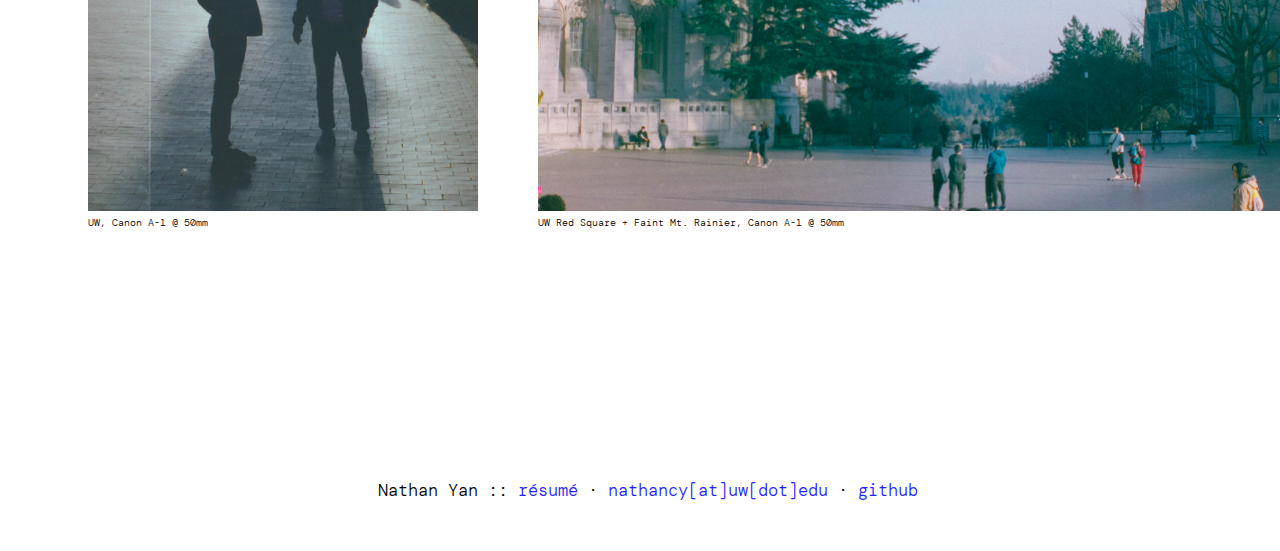
==== commit 591873ba: "Update index.html" ====
--- a/index.html
+++ b/index.html
@@ -38,7 +38,7 @@
                     
                     <div>
                         <h3>Hello!</h3>
-                        <p style = 'margin-top: -15px; color: #2222ff; font-weight: 400'><a ref = "assets/resume.pdf" href = 'assets/resume.pdf' class = 'olink'>résumé</a> · <a ref = "mailto:nathancy@cs.uw.edu" href = 'mailto:nathancy@cs.uw.edu' class = 'olink'>nathancy@cs.uw.edu</a></p>
+                        <p style = 'margin-top: -15px; color: #2222ff; font-weight: 400'><a ref = "assets/resume.pdf" href = 'assets/resume_yan_oct28.pdf' class = 'olink'>résumé</a> · <a ref = "mailto:nathancy@cs.uw.edu" href = 'mailto:nathancy@cs.uw.edu' class = 'olink'>nathancy@cs.uw.edu</a></p>
                     </div>
                     
                 </div>
@@ -241,7 +241,7 @@
         </div>
 
         <div style = 'margin-top: 100px; text-align: center; padding-bottom: 50px; width: 75%; margin-left: 12.5%'>
-        Nathan Yan :: <a ref = "assets/resume.pdf" href = 'assets/resume.pdf' class = 'olink'>résumé</a> · <a ref = "mailto:nathancy@uw.edu" href = 'mailto:nathancy@uw.edu' class = 'olink'>nathancy[at]uw[dot]edu</a> · <a ref = "github.com/nathan-yan" href = 'https://github.com/nathan-yan' class = 'olink'>github</a></div>
+        Nathan Yan :: <a ref = "assets/resume.pdf" href = 'assets/resume_yan_oct28.pdf' class = 'olink'>résumé</a> · <a ref = "mailto:nathancy@uw.edu" href = 'mailto:nathancy@uw.edu' class = 'olink'>nathancy[at]uw[dot]edu</a> · <a ref = "github.com/nathan-yan" href = 'https://github.com/nathan-yan' class = 'olink'>github</a></div>
 
         <div id = 'link-block'></div>
 
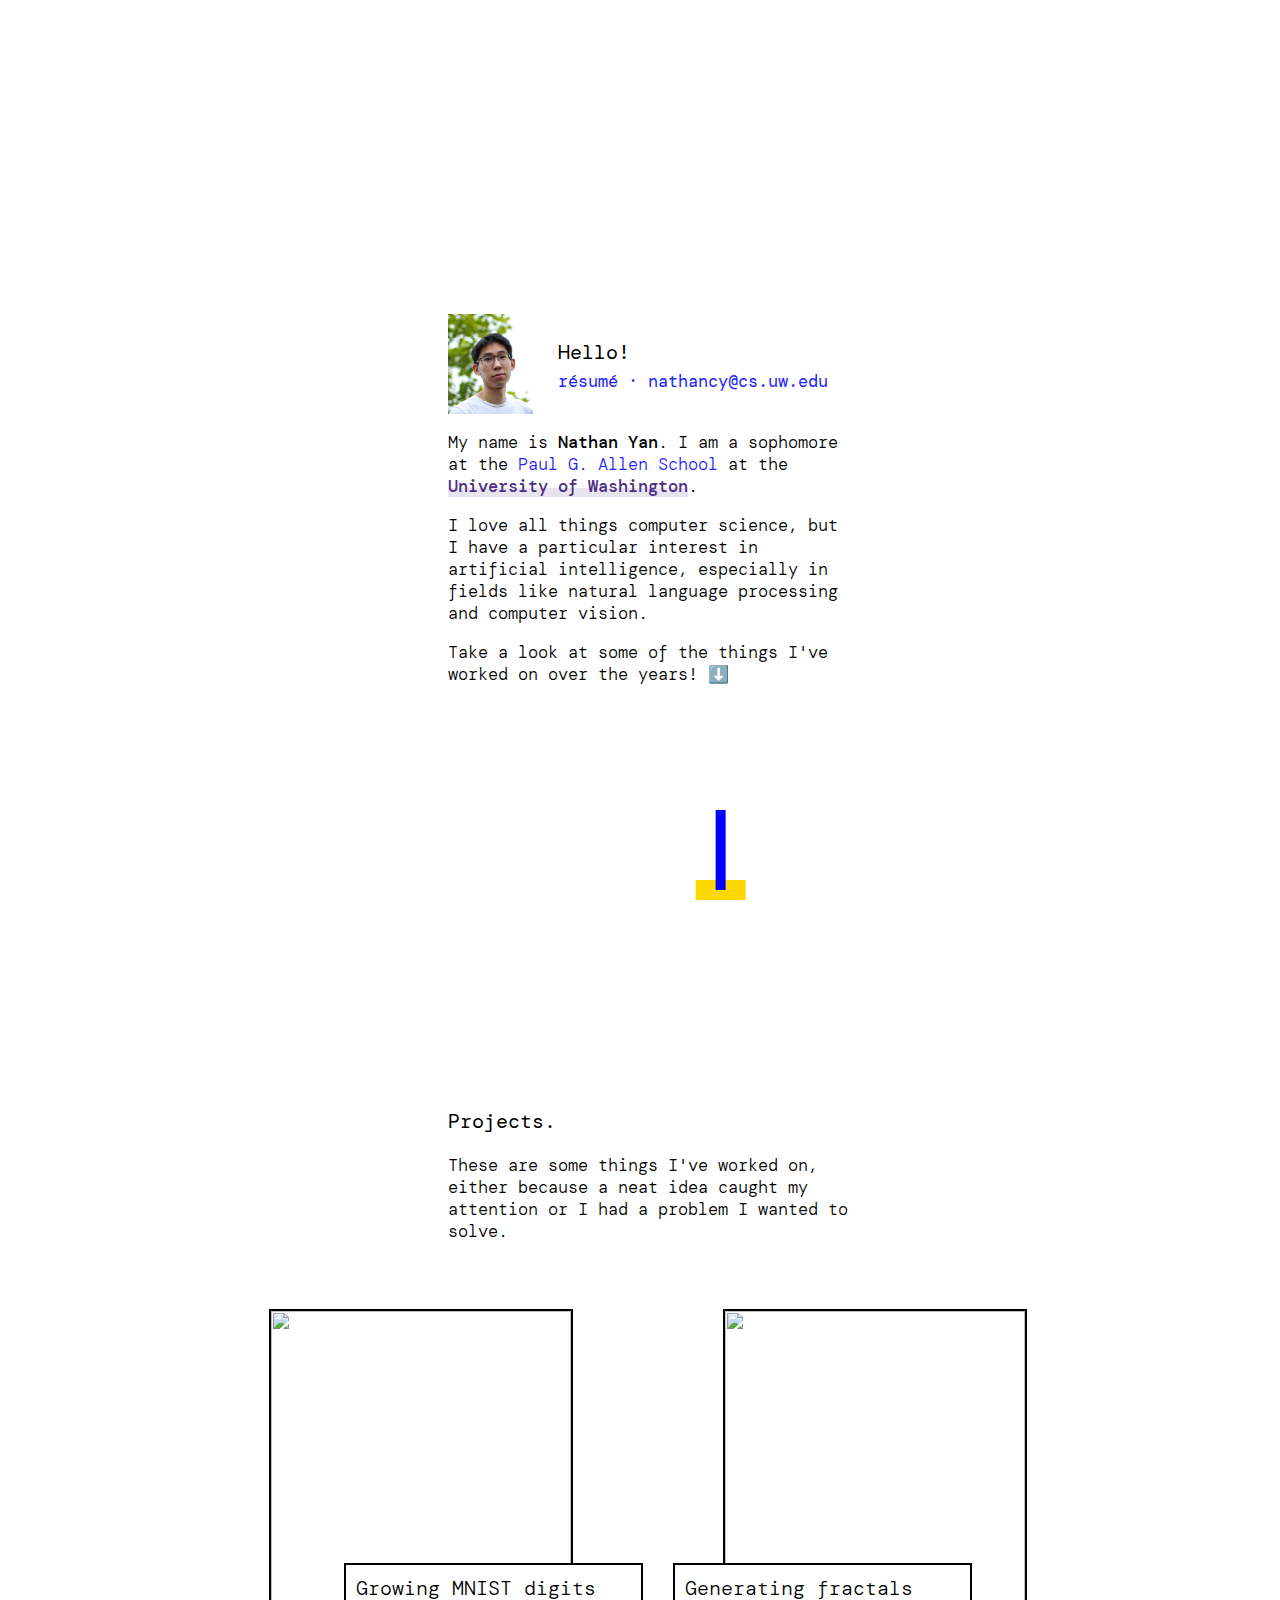
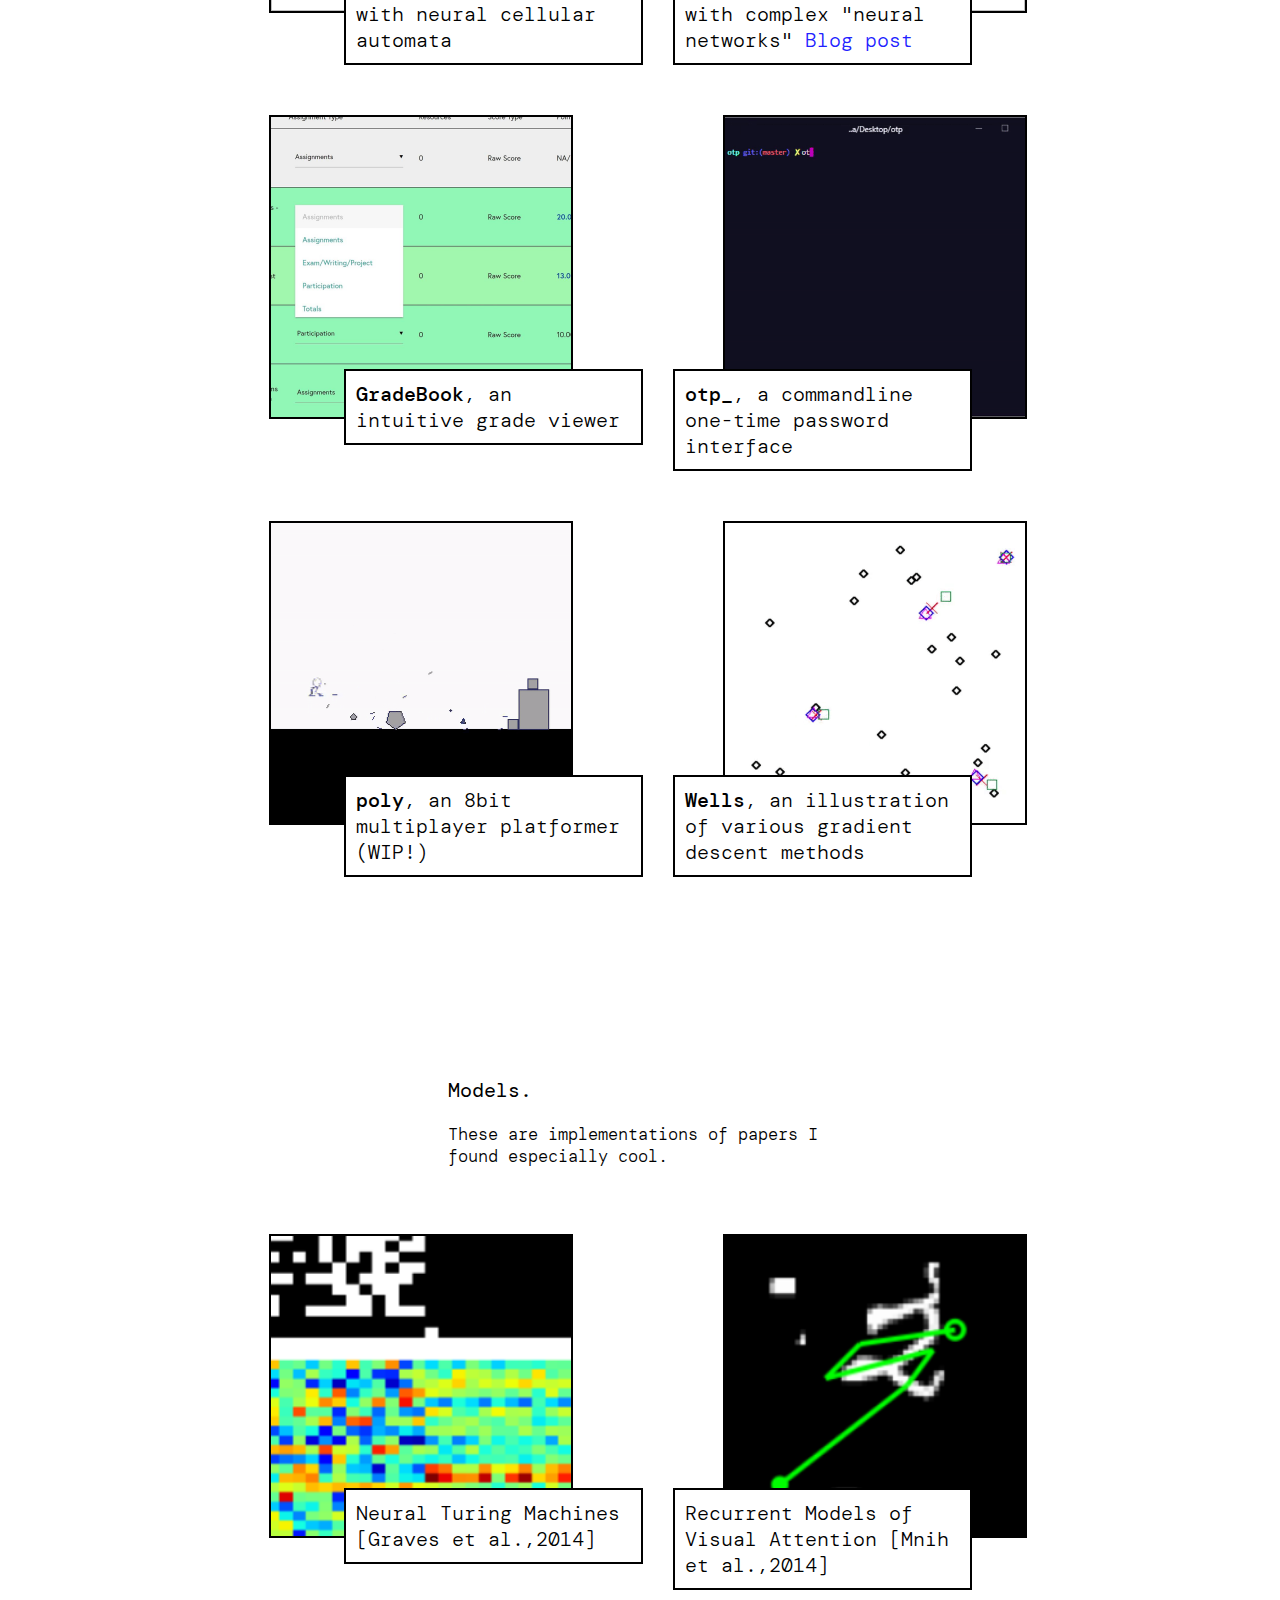
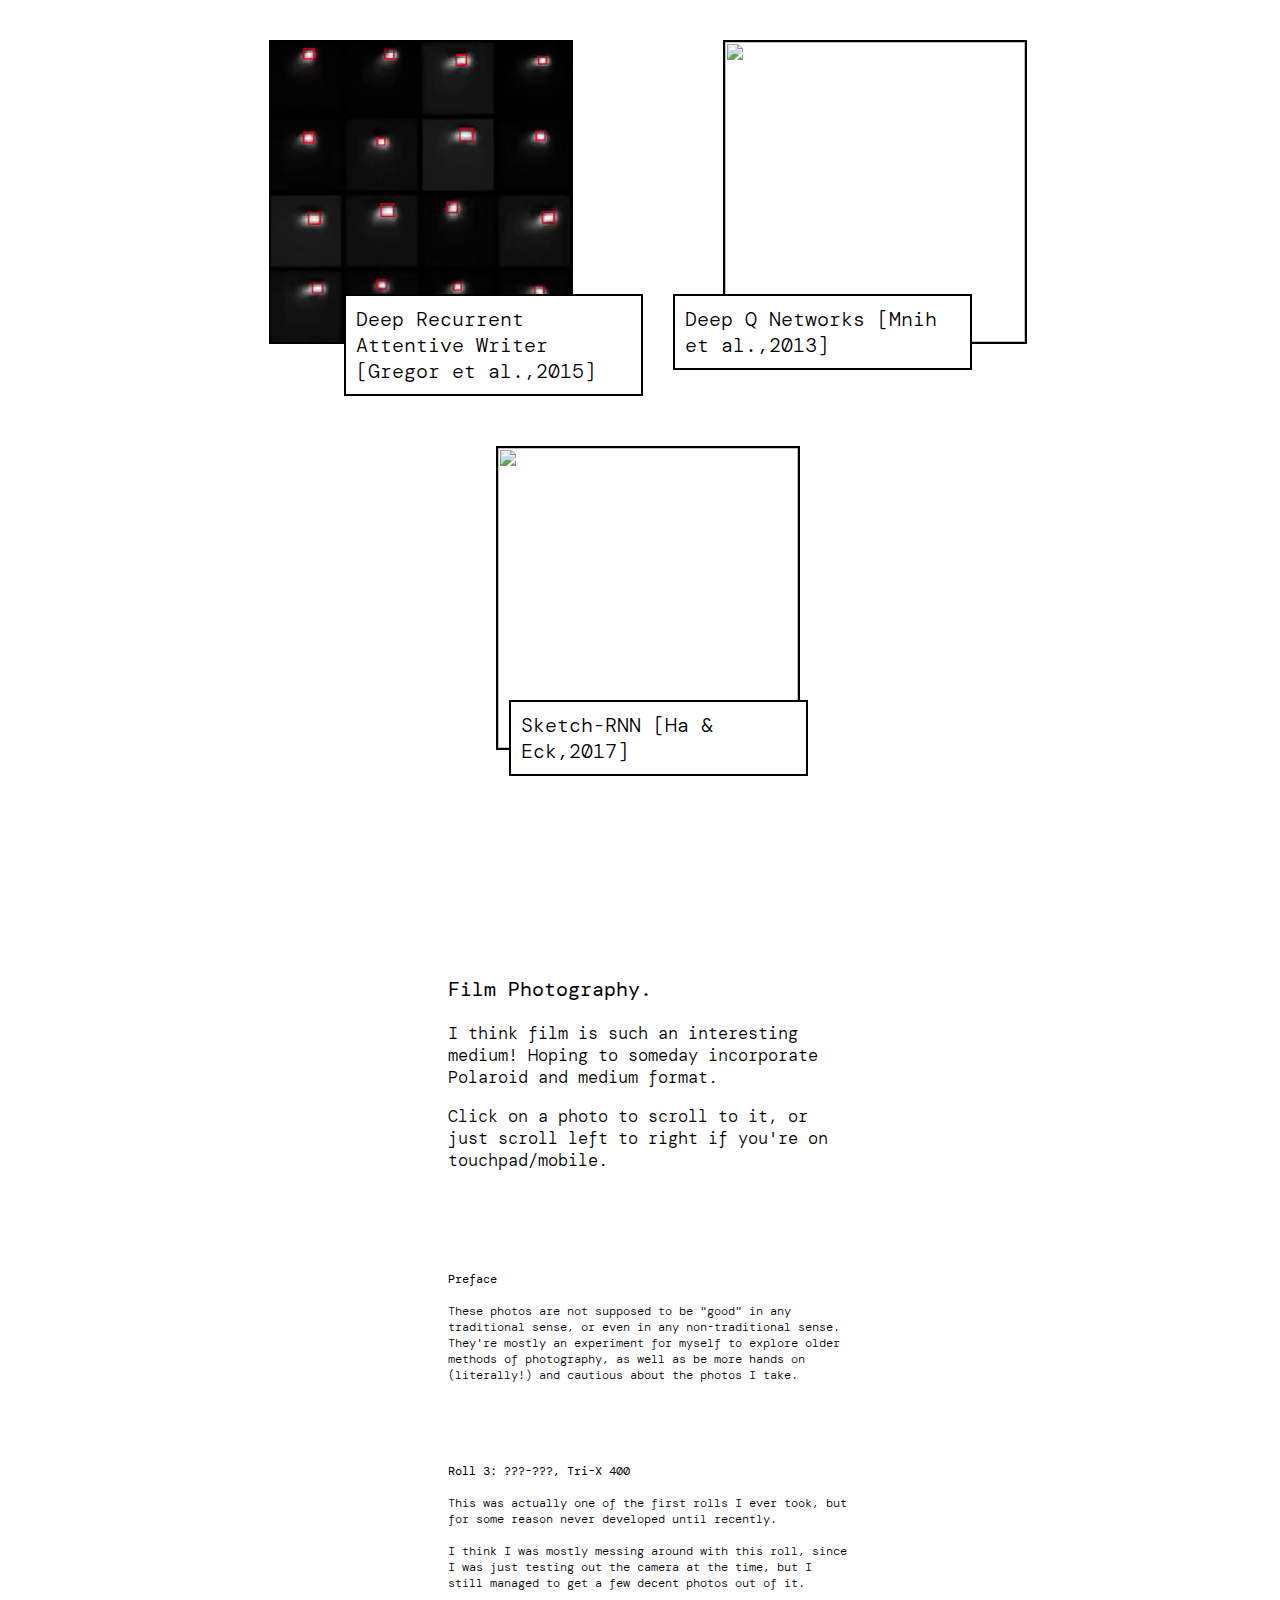
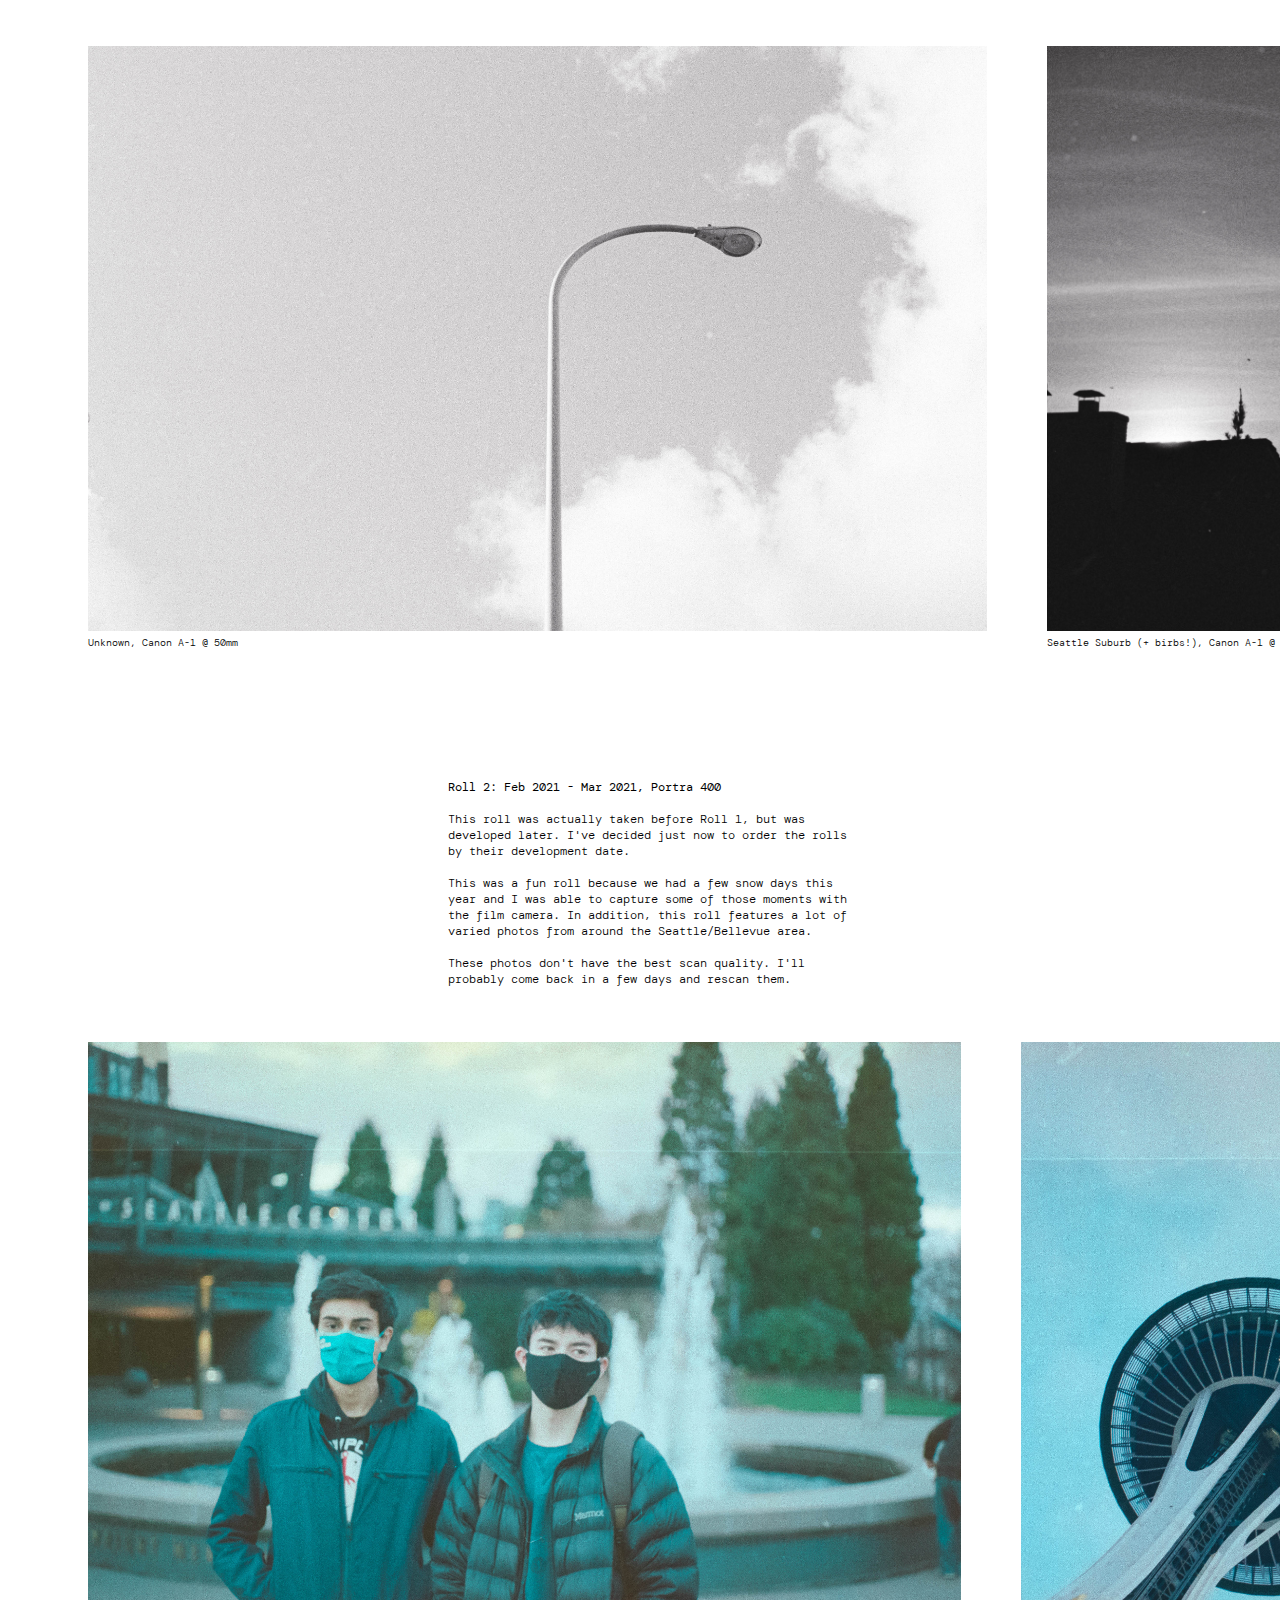
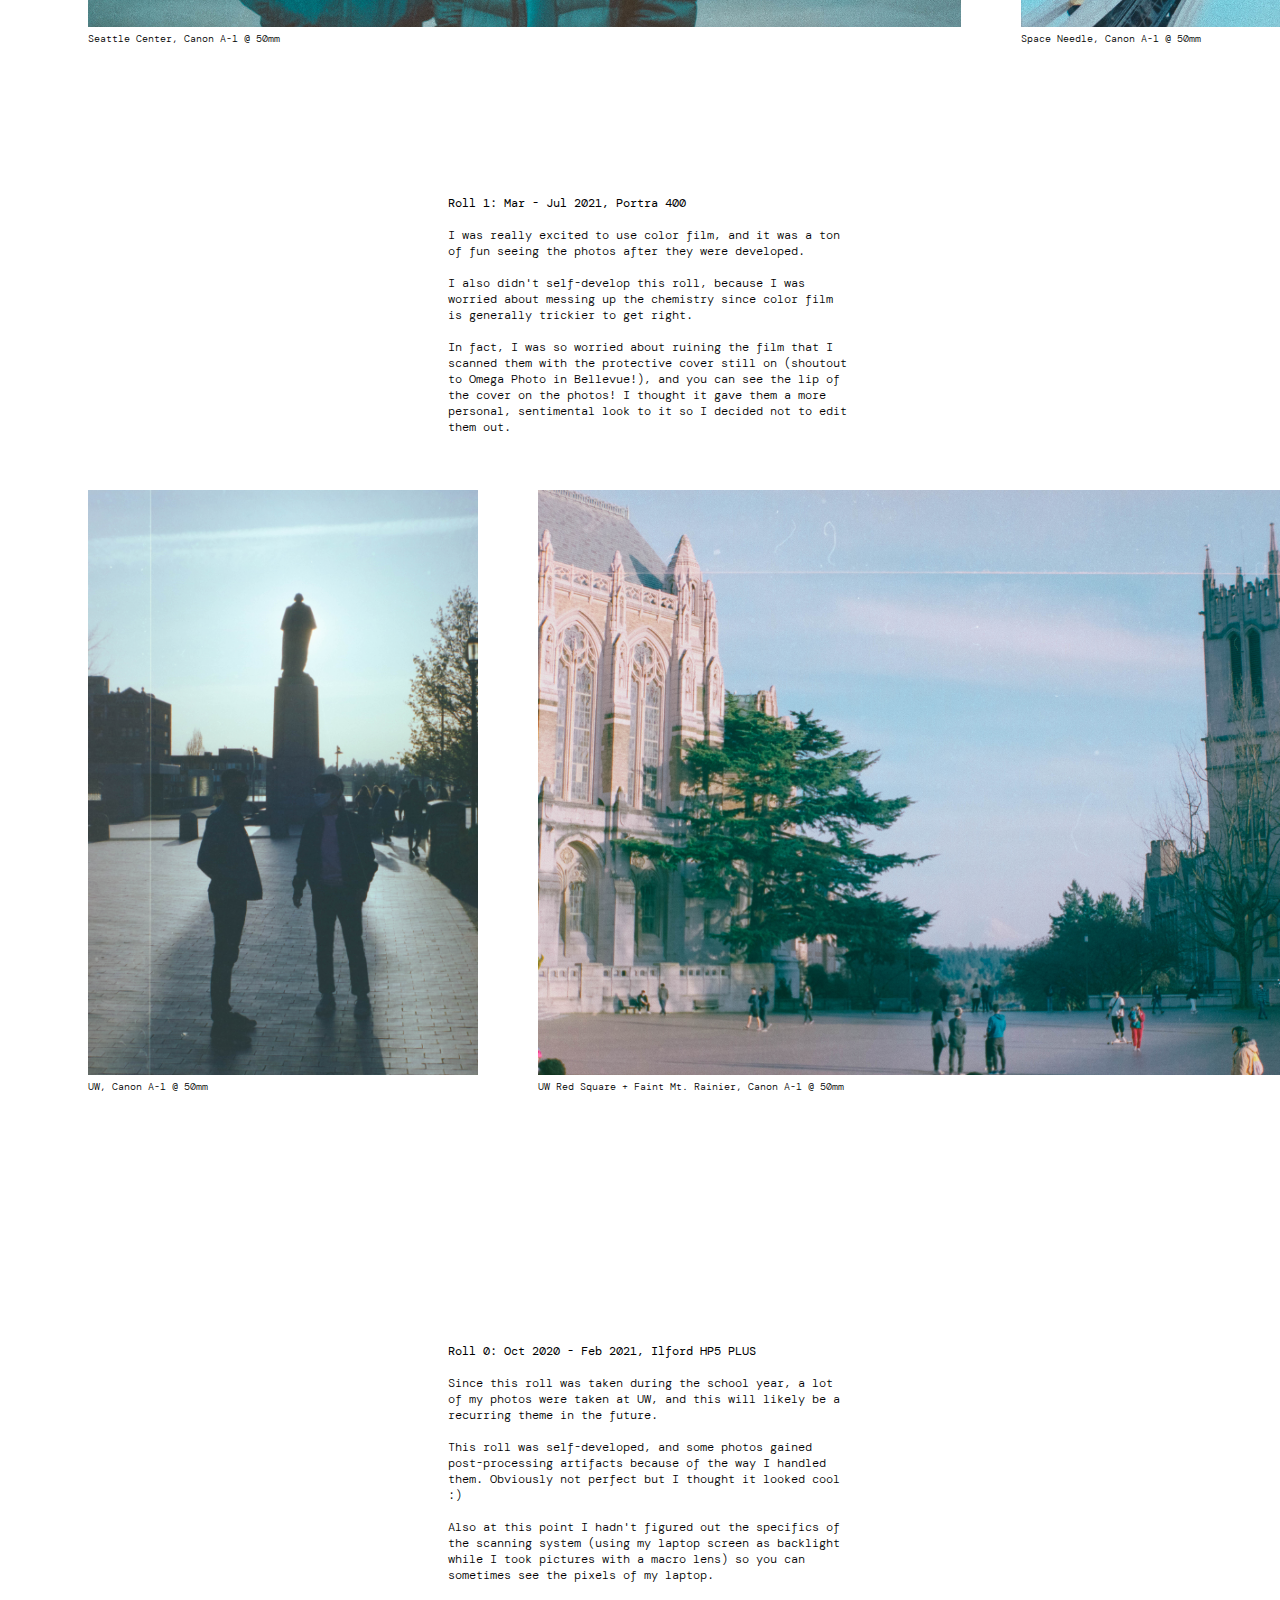
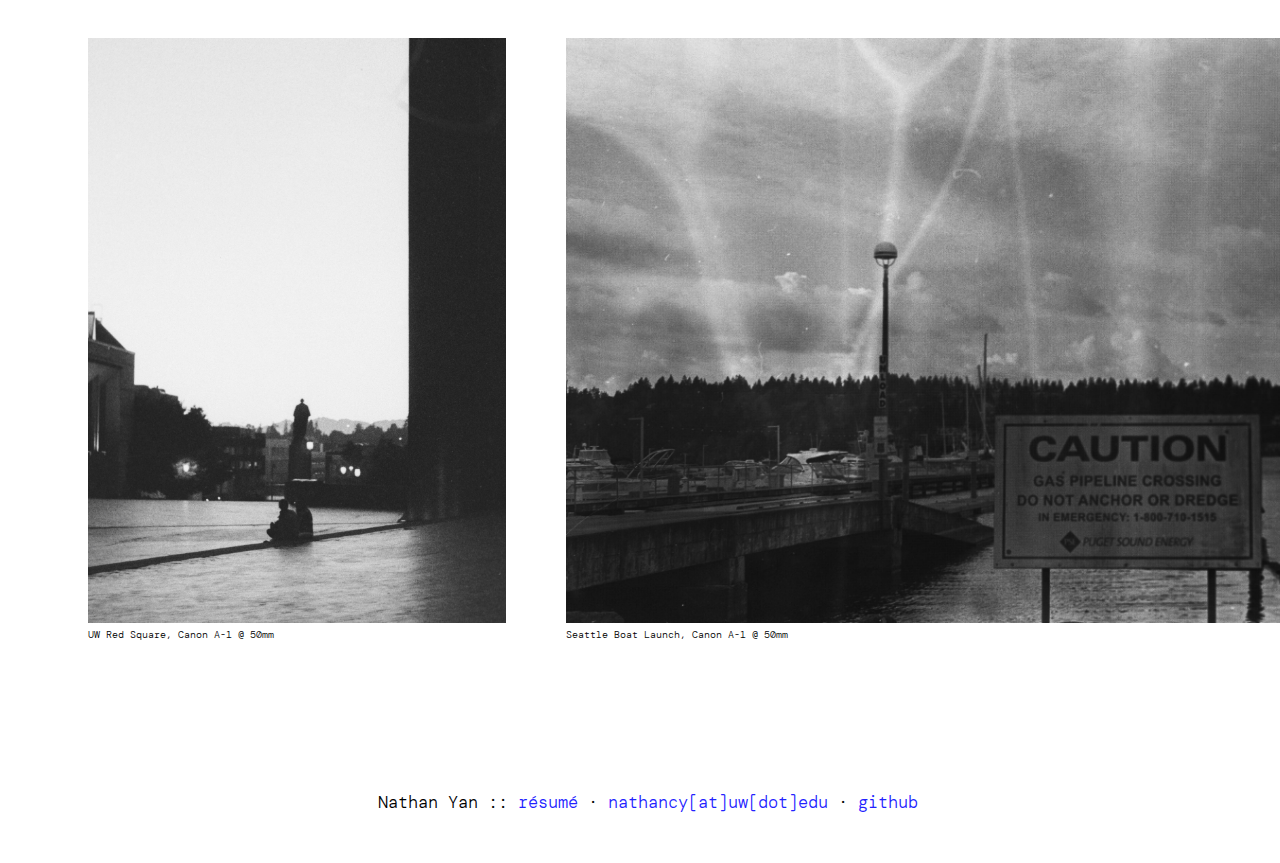
==== commit ccddb2f1: "new film photos" ====
--- a/index.html
+++ b/index.html
@@ -135,8 +135,160 @@
 
             <div class = 'text-block' style = ' margin-top: 100px; font-size: 12px'><b>Preface</b><br/><br/>These photos are not supposed to be "good" in any traditional sense, or even in any non-traditional sense. They're mostly an experiment for myself to explore older methods of photography, as well as be more hands on (literally!) and cautious about the photos I take.</div>
 
+            <div class = 'text-block' style = ' margin-top: 80px; font-size: 12px'>
+                <b>Roll 3: ???-???, Tri-X 400</b>
+                <br/><br/>
+                This was actually one of the first rolls I ever took, but for some reason never developed until recently.
+                <br/><br/>
+                I think I was mostly messing around with this roll, since I was just testing out the camera at the time, but I still managed to get a few decent photos out of it.
+            </div>
+        
+            <div class = 'pictures'>
+                <div class = 'picture' style = ''>
+                    <img class = 'film-image' ref = 'roll2' src = './assets/film/roll3_p1.jpg'></img>
+                    <div style = 'font-size: 10px; margin-top: 5px'>Unknown, Canon A-1 @ 50mm</div>
+                   
+                </div>
+        
+                <div class = 'picture' style = ''>
+                    <img class = 'film-image' ref = 'roll2' src = './assets/film/roll3_p2.jpg'></img>
+                    <div style = 'font-size: 10px; margin-top: 5px'>Seattle Suburb (+ birbs!), Canon A-1 @ 50mm</div>
+                   
+                </div>
+
+                <div class = 'picture' style = ''>
+                    <img class = 'film-image' ref = 'roll2' src = './assets/film/roll3_p3.jpg'></img>
+                    <div style = 'font-size: 10px; margin-top: 5px'>My car, Canon A-1 @ 50mm</div>
+                   
+                </div>
+               
+            </div>
+
+            <div class = 'text-block' style = ' margin-top: 80px; font-size: 12px'>
+                <b>Roll 2: Feb 2021 - Mar 2021, Portra 400</b>
+                <br/><br/>
+                This roll was actually taken before Roll 1, but was developed later. I've decided just now to order the rolls by their development date. 
+                <br/><br/>
+                This was a fun roll because we had a few snow days this year and I was able to capture some of those moments with the film camera. In addition, this roll features a lot of varied photos from around the Seattle/Bellevue area.
+                <br/><br/>
+                These photos don't have the best scan quality. I'll probably come back in a few days and rescan them.
+            </div>
+    
+            <div class = 'pictures'>
+                <div class = 'picture' style = ''>
+                    <img class = 'film-image' ref = 'roll2' src = './assets/film/roll2_p1.jpg'></img>
+                    <div style = 'font-size: 10px; margin-top: 5px'>Seattle Center, Canon A-1 @ 50mm</div>
+                   
+                </div>
+    
+                <div class = 'picture' style = ''>
+                    <img class = 'film-image' src = './assets/film/roll2_p2.jpg'></img>
+                    <div style = 'font-size: 10px; margin-top: 5px'>Space Needle, Canon A-1 @ 50mm</div>
+                   
+                </div>
+    
+                <div class = 'picture' style = ''>
+                    <img class = 'film-image' src = './assets/film/roll2_p3.jpg'></img>
+                    <div style = 'font-size: 10px; margin-top: 5px'>Space Needle, Canon A-1 @ 50mm</div>
+                   
+                </div>
+    
+                <div class = 'picture' style = ''>
+                    <img class = 'film-image' src = './assets/film/roll2_p5.jpg'></img>
+                    <div style = 'font-size: 10px; margin-top: 5px'>Pacific Science Center, Canon A-1 @ 50mm</div>
+                   
+                </div>
+    
+                <div class = 'picture' style = ''>
+                    <img class = 'film-image' src = './assets/film/roll2_p6.jpg'></img>
+                    <div style = 'font-size: 10px; margin-top: 5px'>Alweg Monorail, Canon A-1 @ 50mm</div>
+                   
+                </div>
+    
+                <div class = 'picture' style = ''>
+                    <img class = 'film-image' src = './assets/film/roll2_p7.jpg'></img>
+                    <div style = 'font-size: 10px; margin-top: 5px'>Meadow Wood Park (self-timer, I'm a bit blurry), Canon A-1 @ 50mm</div>
+                   
+                </div>
+    
+                <div class = 'picture' style = ''>
+                    <img class = 'film-image' src = './assets/film/roll2_p8.jpg'></img>
+                    <div style = 'font-size: 10px; margin-top: 5px'>Meadow Wood Park, Canon A-1 @ 50mm</div>
+                   
+                </div>
+            </div>
+
+            <div class = 'text-block' style = ' margin-top: 100px; font-size: 12px'>
+                <b>Roll 1: Mar - Jul 2021, Portra 400</b>
+                <br/><br/>
+                I was really excited to use color film, and it was a ton of fun seeing the photos after they were developed.
+                <br/><br/>
+                I also didn't self-develop this roll, because I was worried about messing up the chemistry since color film is generally trickier to get right.
+                <br/><br/>
+                In fact, I was so worried about ruining the film that I scanned them with the protective cover still on (shoutout to Omega Photo in Bellevue!), and you can see the lip of the cover on the photos! I thought it gave them a more personal, sentimental look to it so I decided not to edit them out.
+            </div>
+
+            <div class = 'pictures'>
+                <div class = 'picture' style = ''>
+                    <img class = 'film-image' ref = 'roll1' src = './assets/film/roll1_p1.jpg'></img>
+                    <div style = 'font-size: 10px; margin-top: 5px'>UW, Canon A-1 @ 50mm</div>
+                   
+                </div>
+
+                <div class = 'picture' style = ''>
+                    <img class = 'film-image' src = './assets/film/roll1_p2.jpg'></img>
+                    <div style = 'font-size: 10px; margin-top: 5px'>UW Red Square + Faint Mt. Rainier, Canon A-1 @ 50mm</div>
+                   
+                </div>
+
+                <div class = 'picture' style = ''>
+                    <img class = 'film-image' src = './assets/film/roll1_p3.jpg'></img>
+                    <div style = 'font-size: 10px; margin-top: 5px'>UW, Canon A-1 @ 50mm</div>
+                   
+                </div>
+
+                <div class = 'picture' style = ''>
+                    <img class = 'film-image' src = './assets/film/roll1_p4.jpg'></img>
+                    <div style = 'font-size: 10px; margin-top: 5px'>UW Quad, Canon A-1 @ 50mm</div>
+                   
+                </div>
+
+                <div class = 'picture' style = ''>
+                    <img class = 'film-image' src = './assets/film/roll1_p5.jpg'></img>
+                    <div style = 'font-size: 10px; margin-top: 5px'>UW Quad, Canon A-1 @ 50mm</div>
+                   
+                </div>
+
+                <div class = 'picture' style = ''>
+                    <img class = 'film-image' src = './assets/film/roll1_p6.jpg'></img>
+                    <div style = 'font-size: 10px; margin-top: 5px'>Pike Place, Canon A-1 @ 50mm</div>
+                   
+                </div>
+
+                <div class = 'picture' style = ''>
+                    <img class = 'film-image' src = './assets/film/roll1_p7.jpg'></img>
+                    <div style = 'font-size: 10px; margin-top: 5px'>Mount Si, Canon A-1 @ 50mm</div>
+                   
+                </div>
+
+                <div class = 'picture' style = ''>
+                    <img class = 'film-image' src = './assets/film/roll1_p8.jpg'></img>
+                    <div style = 'font-size: 10px; margin-top: 5px'>Rattlesnake Ridge, Canon A-1 @ 50mm</div>
+                   
+                </div>
+
+                <div class = 'picture' style = ''>
+                    <img class = 'film-image' src = './assets/film/roll1_p9.jpg'></img>
+                    <div style = 'font-size: 10px; margin-top: 5px'>Rattlesnake Ridge, Canon A-1 @ 50mm</div>
+                   
+                </div>
+            </div>
+        </div>
+
+       
+
             <div class = 'text-block' style = 'margin-top: 100px; font-size: 12px'>
-                <b>Roll 0: October 2020 - Mar 2021, Ilford HP5 PLUS</b>
+                <b>Roll 0: Oct 2020 - Feb 2021, Ilford HP5 PLUS</b>
                 <br/><br/>
                 Since this roll was taken during the school year, a lot of my photos were taken at UW, and this will likely be a recurring theme in the future.
                 <br/><br/>
@@ -173,72 +325,10 @@
                 </div>
             </div>
 
-            <div class = 'text-block' style = ' margin-top: 100px; font-size: 12px'>
-                <b>Roll 1: Mar - Jul 2021, Portra 400</b>
-                <br/><br/>
-                I was really excited to use color film, and it was a ton of fun seeing the photos after they were developed.
-                <br/><br/>
-                I also didn't self-develop this roll, because I was worried about messing up the chemistry since color film is generally trickier to get right.
-                <br/><br/>
-                In fact, I was so worried about ruining the film that I scanned them with the protective cover still on (shoutout to Omega Photo in Bellevue!), and you can see the lip of the cover on the photos! I thought it gave them a more personal, sentimental look to it so I decided not to edit them out.
-            </div>
-
-            <div class = 'pictures'>
-                <div class = 'picture' style = ''>
-                    <img class = 'film-image' ref = 'roll1' src = './assets/film/roll1_p1.jpg'></img>
-                    <div style = 'font-size: 10px; margin-top: 5px'>UW, Canon A-1 @ 50mm</div>
-                   
-                </div>
-
-                <div class = 'picture' style = ''>
-                    <img class = 'film-image' src = './assets/film/roll1_p2.jpg'></img>
-                    <div style = 'font-size: 10px; margin-top: 5px'>UW Red Square + Faint Mt. Rainier, Canon A-1 @ 50mm</div>
-                   
-                </div>
-
-                <div class = 'picture' style = ''>
-                    <img class = 'film-image' src = './assets/film/roll1_p3.jpg'></img>
-                    <div style = 'font-size: 10px; margin-top: 5px'>UW, Canon A-1 @ 50mm</div>
-                   
-                </div>
-
-                <div class = 'picture' style = ''>
-                    <img class = 'film-image' src = './assets/film/roll1_p4.jpg'></img>
-                    <div style = 'font-size: 10px; margin-top: 5px'>UW Quad, Canon A-1 @ 50mm</div>
-                   
-                </div>
-
-                <div class = 'picture' style = ''>
-                    <img class = 'film-image' src = './assets/film/roll1_p5.jpg'></img>
-                    <div style = 'font-size: 10px; margin-top: 5px'>UW Quad, Canon A-1 @ 50mm</div>
-                   
-                </div>
-
-                <div class = 'picture' style = ''>
-                    <img class = 'film-image' src = './assets/film/roll1_p6.jpg'></img>
-                    <div style = 'font-size: 10px; margin-top: 5px'>Pike Place, Canon A-1 @ 50mm</div>
-                   
-                </div>
-
-                <div class = 'picture' style = ''>
-                    <img class = 'film-image' src = './assets/film/roll1_p7.jpg'></img>
-                    <div style = 'font-size: 10px; margin-top: 5px'>Mount Si, Canon A-1 @ 50mm</div>
-                   
-                </div>
-
-                <div class = 'picture' style = ''>
-                    <img class = 'film-image' src = './assets/film/roll1_p8.jpg'></img>
-                    <div style = 'font-size: 10px; margin-top: 5px'>Rattlesnake Ridge, Canon A-1 @ 50mm</div>
-                   
-                </div>
-
-                <div class = 'picture' style = ''>
-                    <img class = 'film-image' src = './assets/film/roll1_p9.jpg'></img>
-                    <div style = 'font-size: 10px; margin-top: 5px'>Rattlesnake Ridge, Canon A-1 @ 50mm</div>
-                   
-                </div>
-            </div>
-        </div>
+           
+    </div>
+
+  
 
         <div style = 'margin-top: 100px; text-align: center; padding-bottom: 50px; width: 75%; margin-left: 12.5%'>
         Nathan Yan :: <a ref = "assets/resume.pdf" href = 'assets/resume_yan_oct28.pdf' class = 'olink'>résumé</a> · <a ref = "mailto:nathancy@uw.edu" href = 'mailto:nathancy@uw.edu' class = 'olink'>nathancy[at]uw[dot]edu</a> · <a ref = "github.com/nathan-yan" href = 'https://github.com/nathan-yan' class = 'olink'>github</a></div>
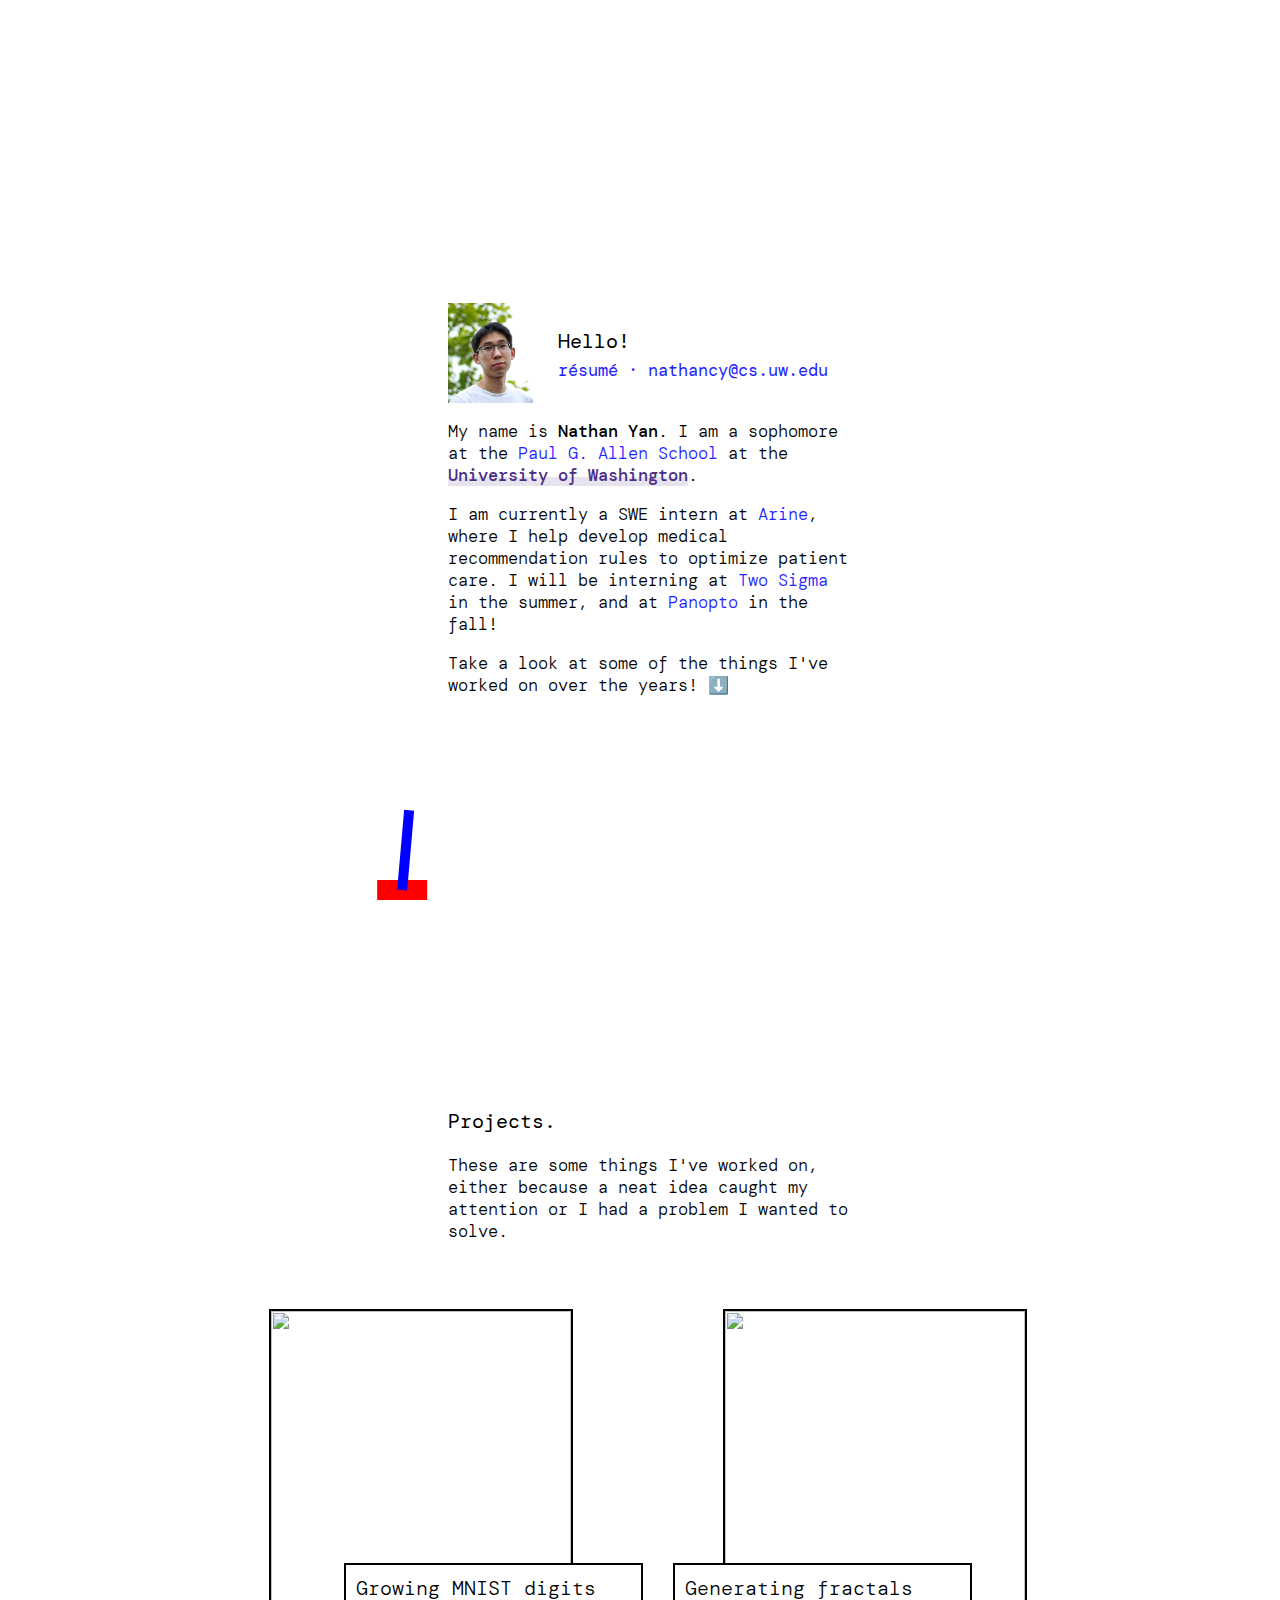
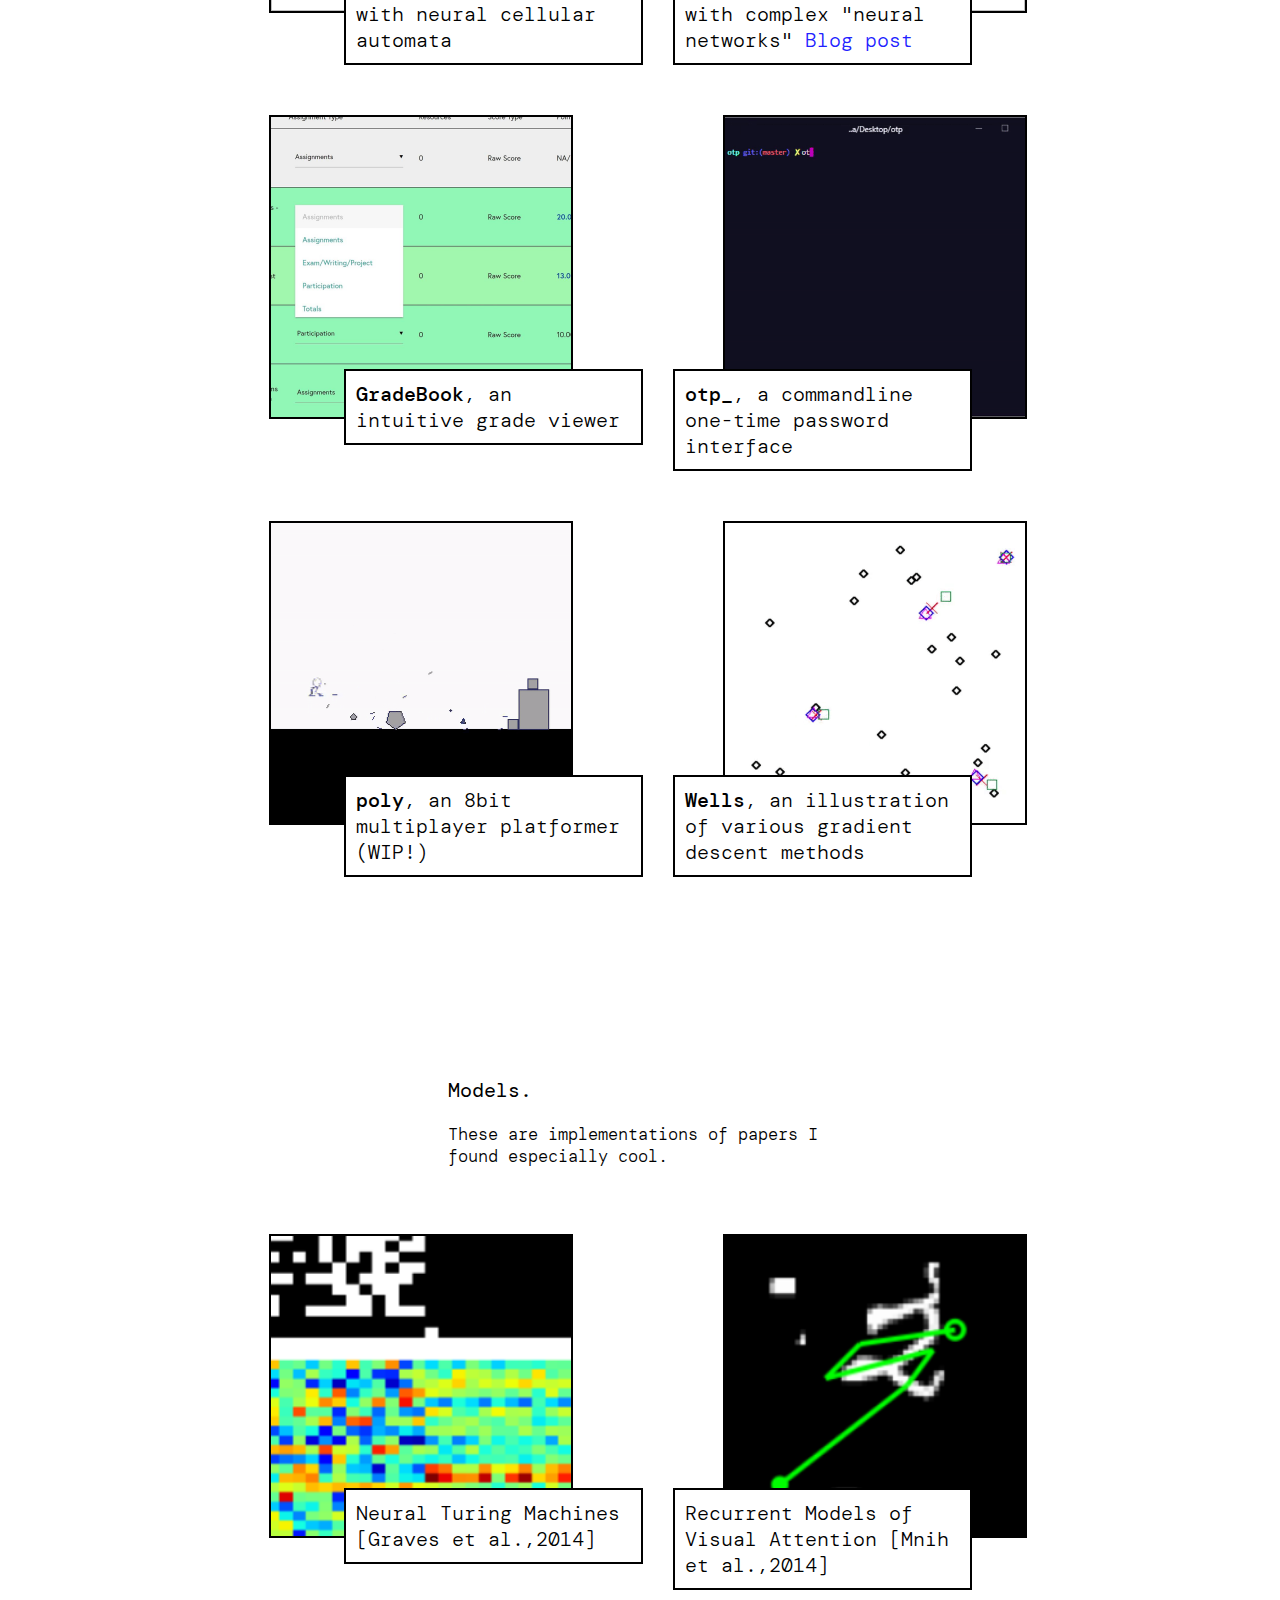
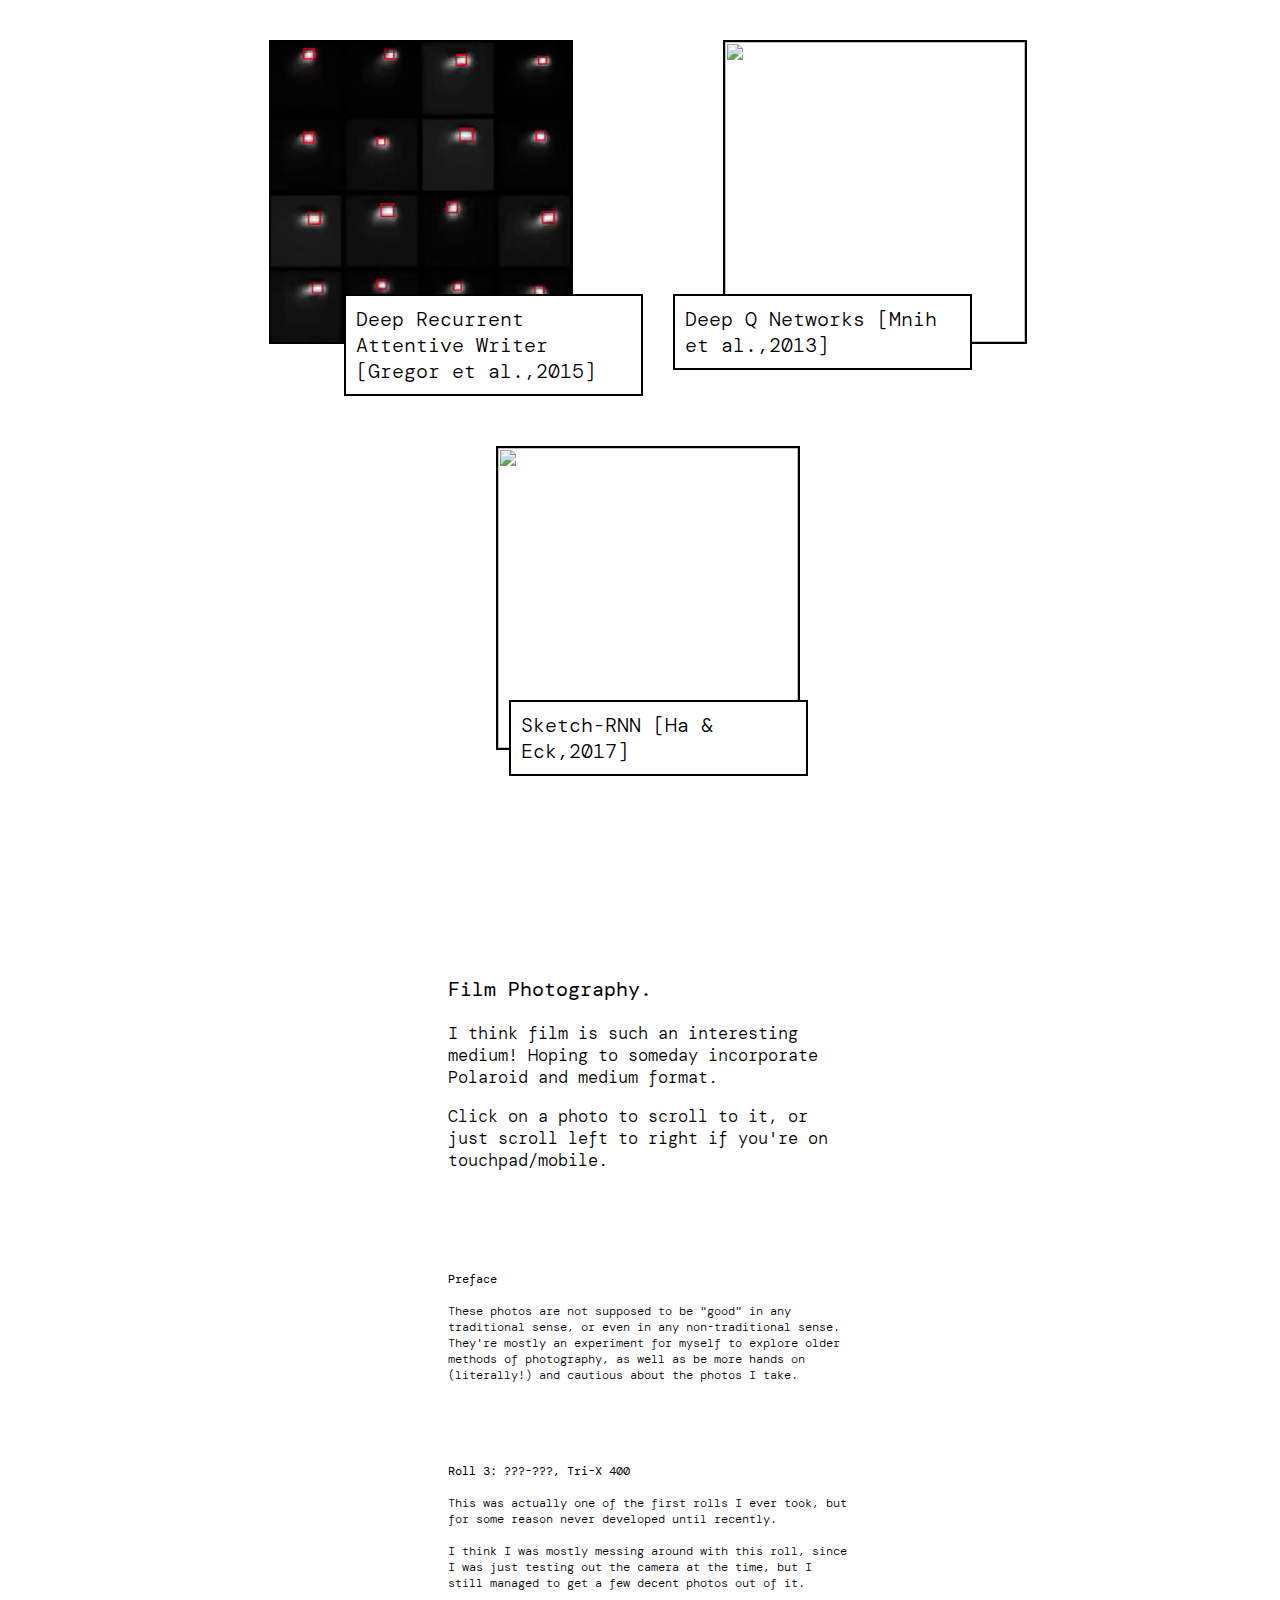
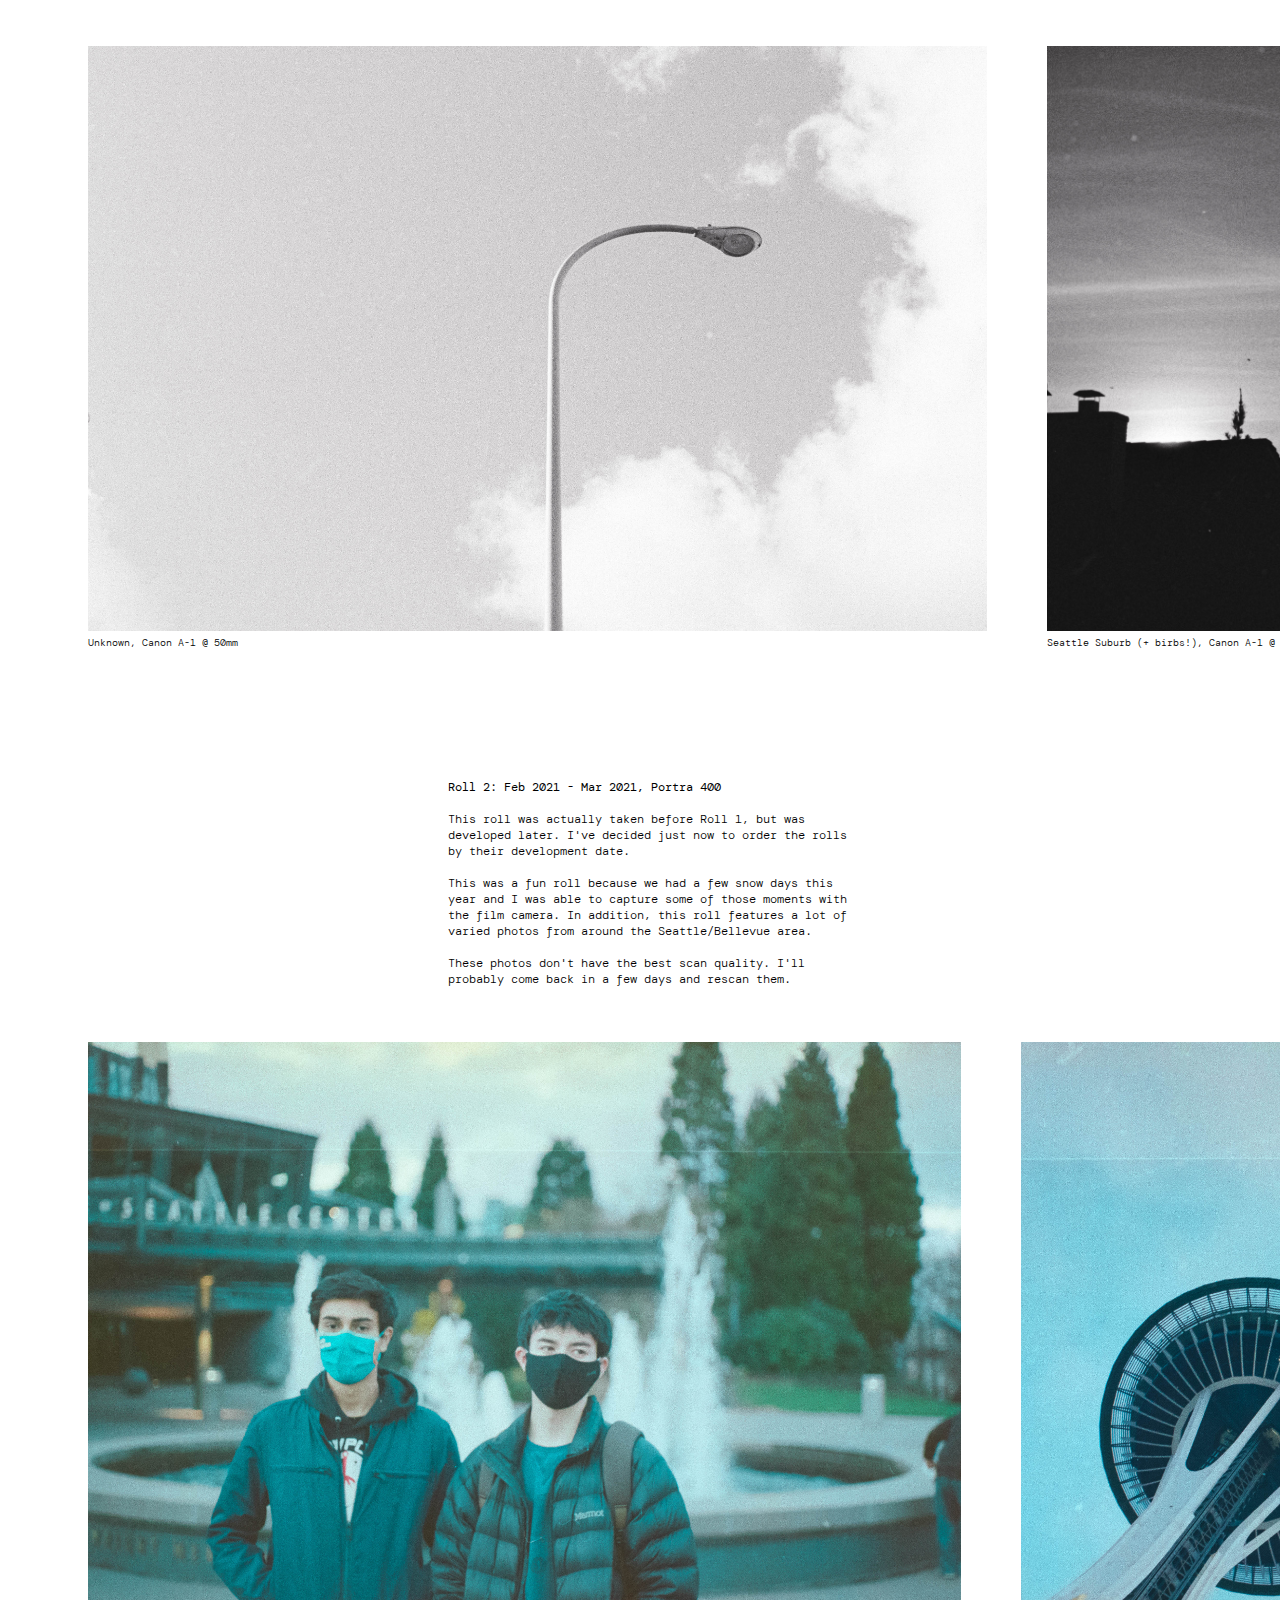
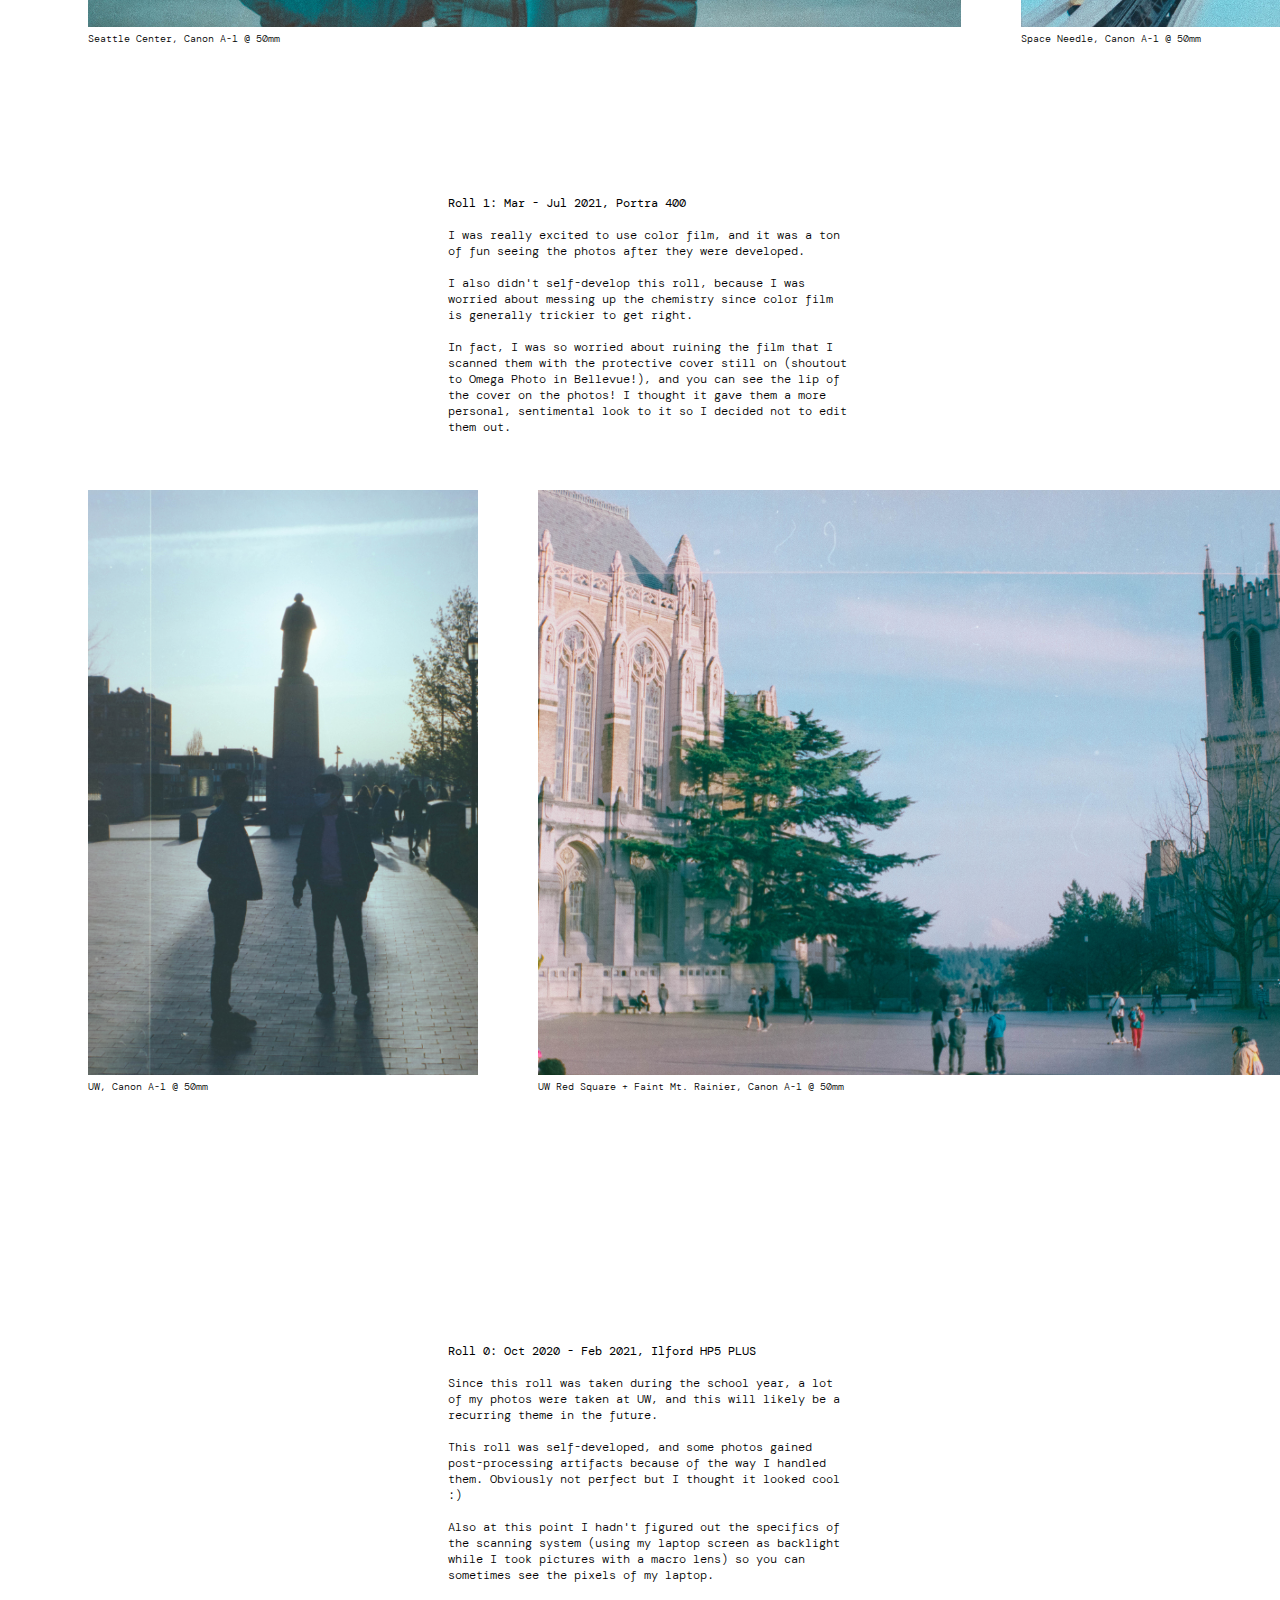
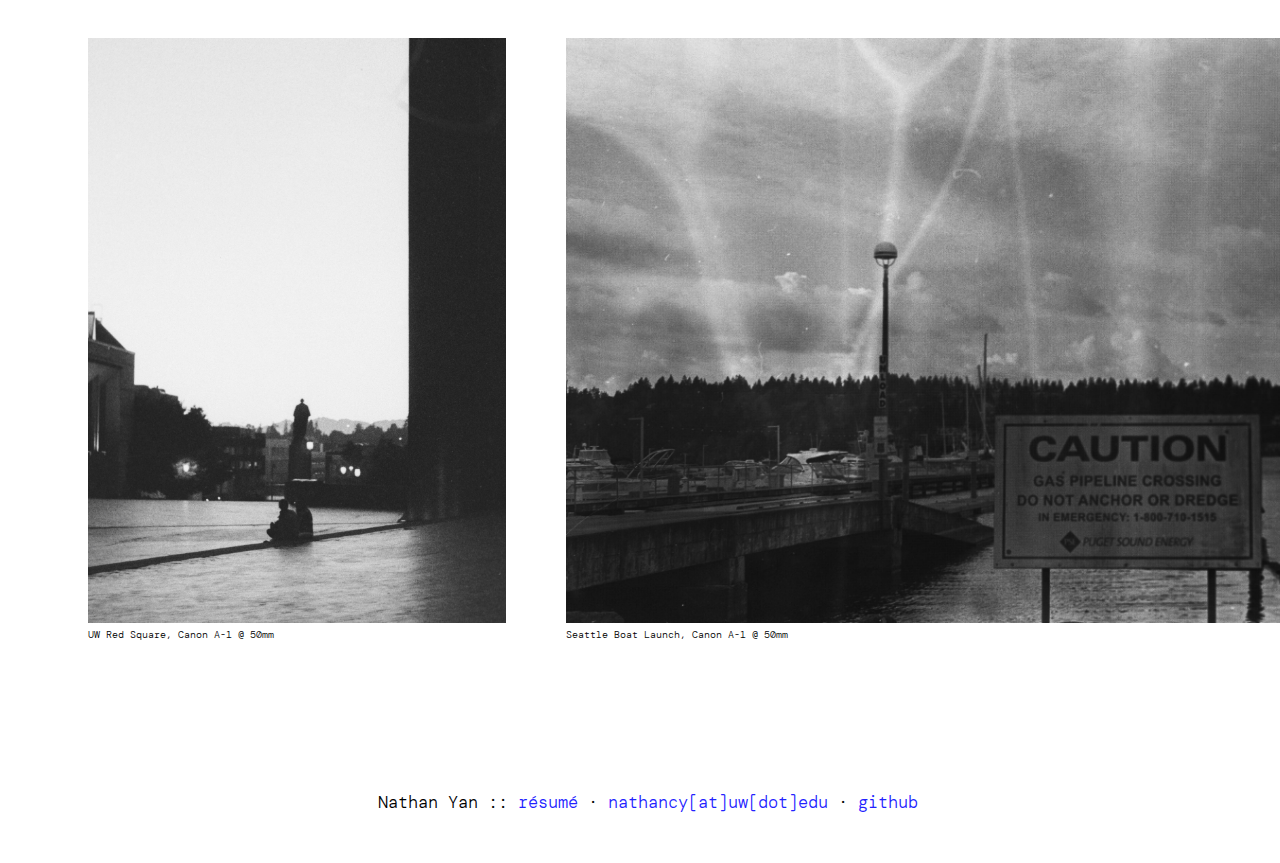
==== commit 79276913: "Update index.html" ====
--- a/index.html
+++ b/index.html
@@ -43,7 +43,7 @@
                     
                 </div>
                 <p>My name is <span style = 'font-weight: 500'>Nathan Yan</span>. I am a sophomore at the <a class = 'olink' href = 'https://cs.washington.edu' ref = 'cs.washington.edu'>Paul G. Allen School</a> at the <a href = 'https://washington.edu'><span class = 'olink link' ref = 'washington.edu' style = 'color: #4b2e83; font-weight: 500'>University of Washington</span></a>.</p>
-                <p>I love all things computer science, but I have a particular interest in artificial intelligence, especially in fields like natural language processing and computer vision.</p>
+                <p>I am currently a SWE intern at <a href='https://arine.io' ref='https://arine.io' class='olink'>Arine</a>, where I help develop medical recommendation rules to optimize patient care. I will be interning at <a href='https://twosigma.com' ref='https://twosigma.com' class='olink'>Two Sigma</a> in the summer, and at <a href='https://panopto.com' ref='https://panopto.com' class='olink'>Panopto</a> in the fall!</p>
                 <p>Take a look at some of the things I've worked on over the years! ⬇️</p>
             </div>
 
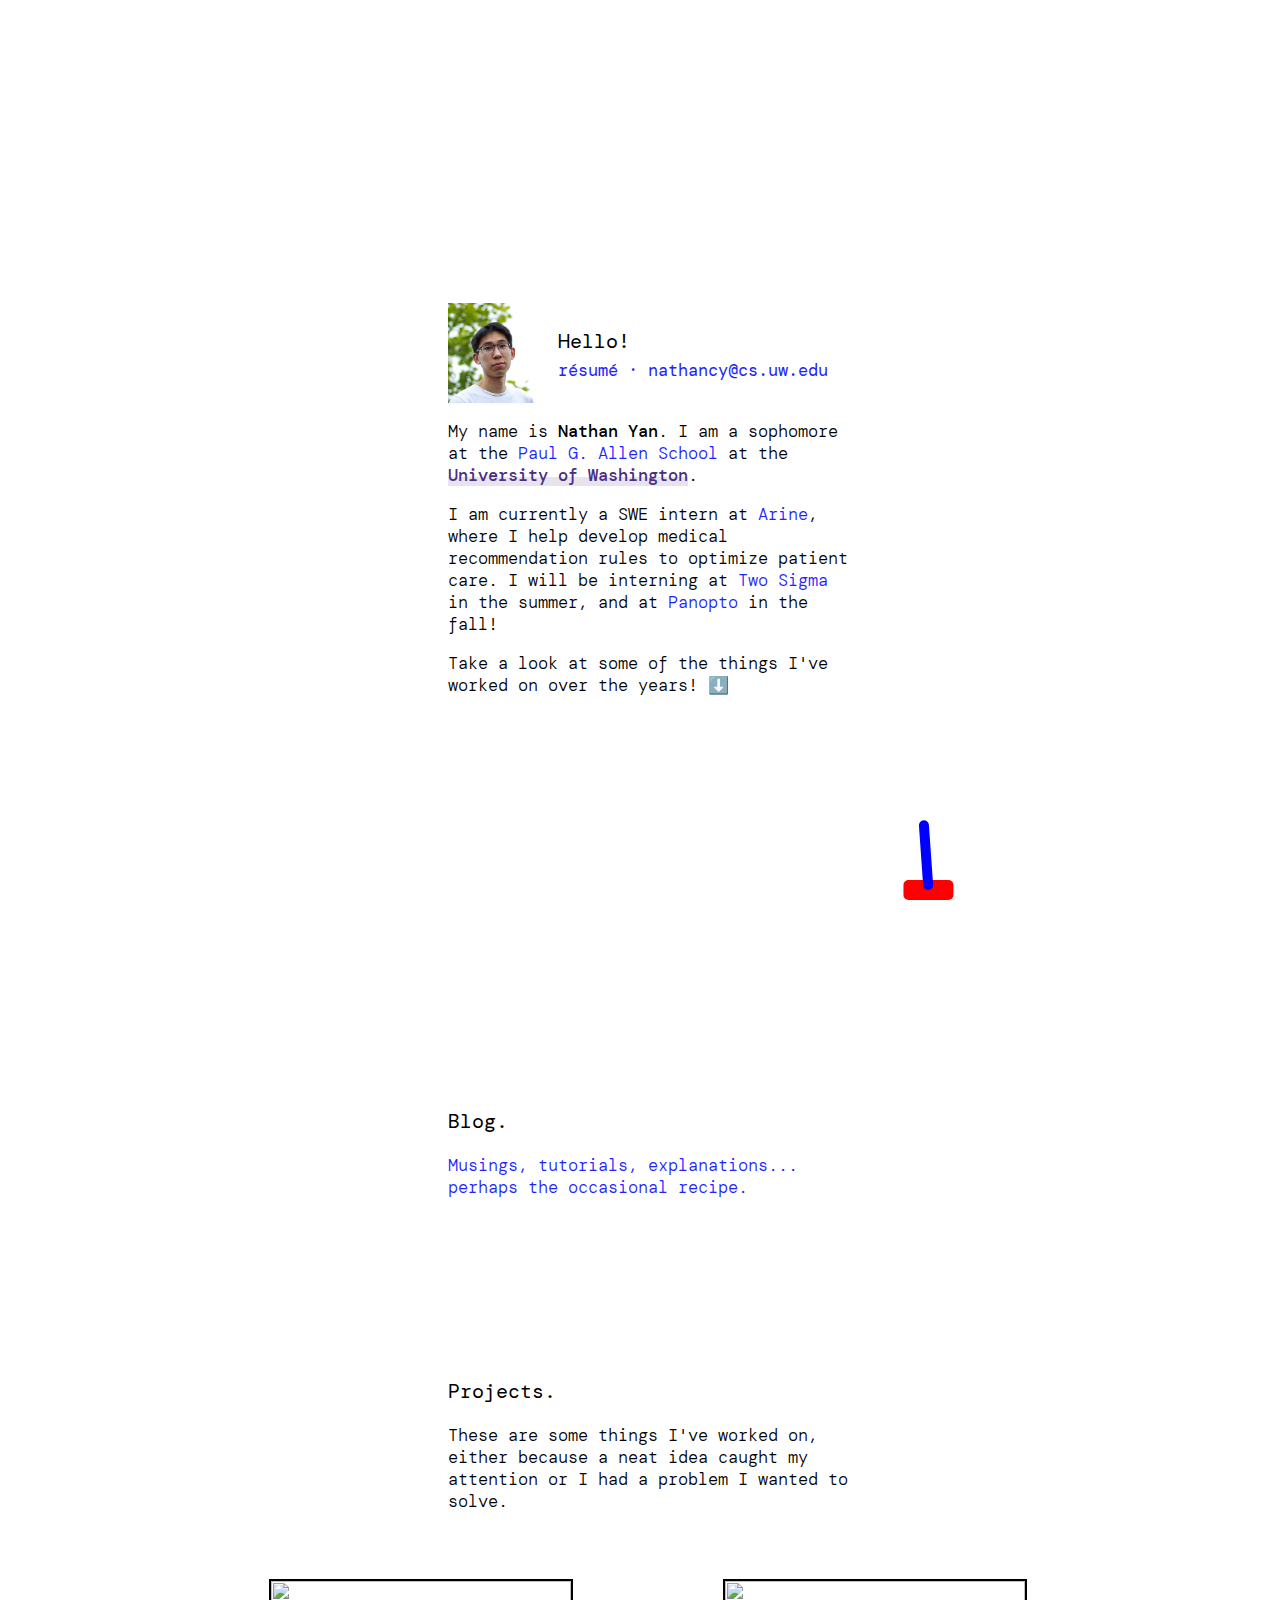
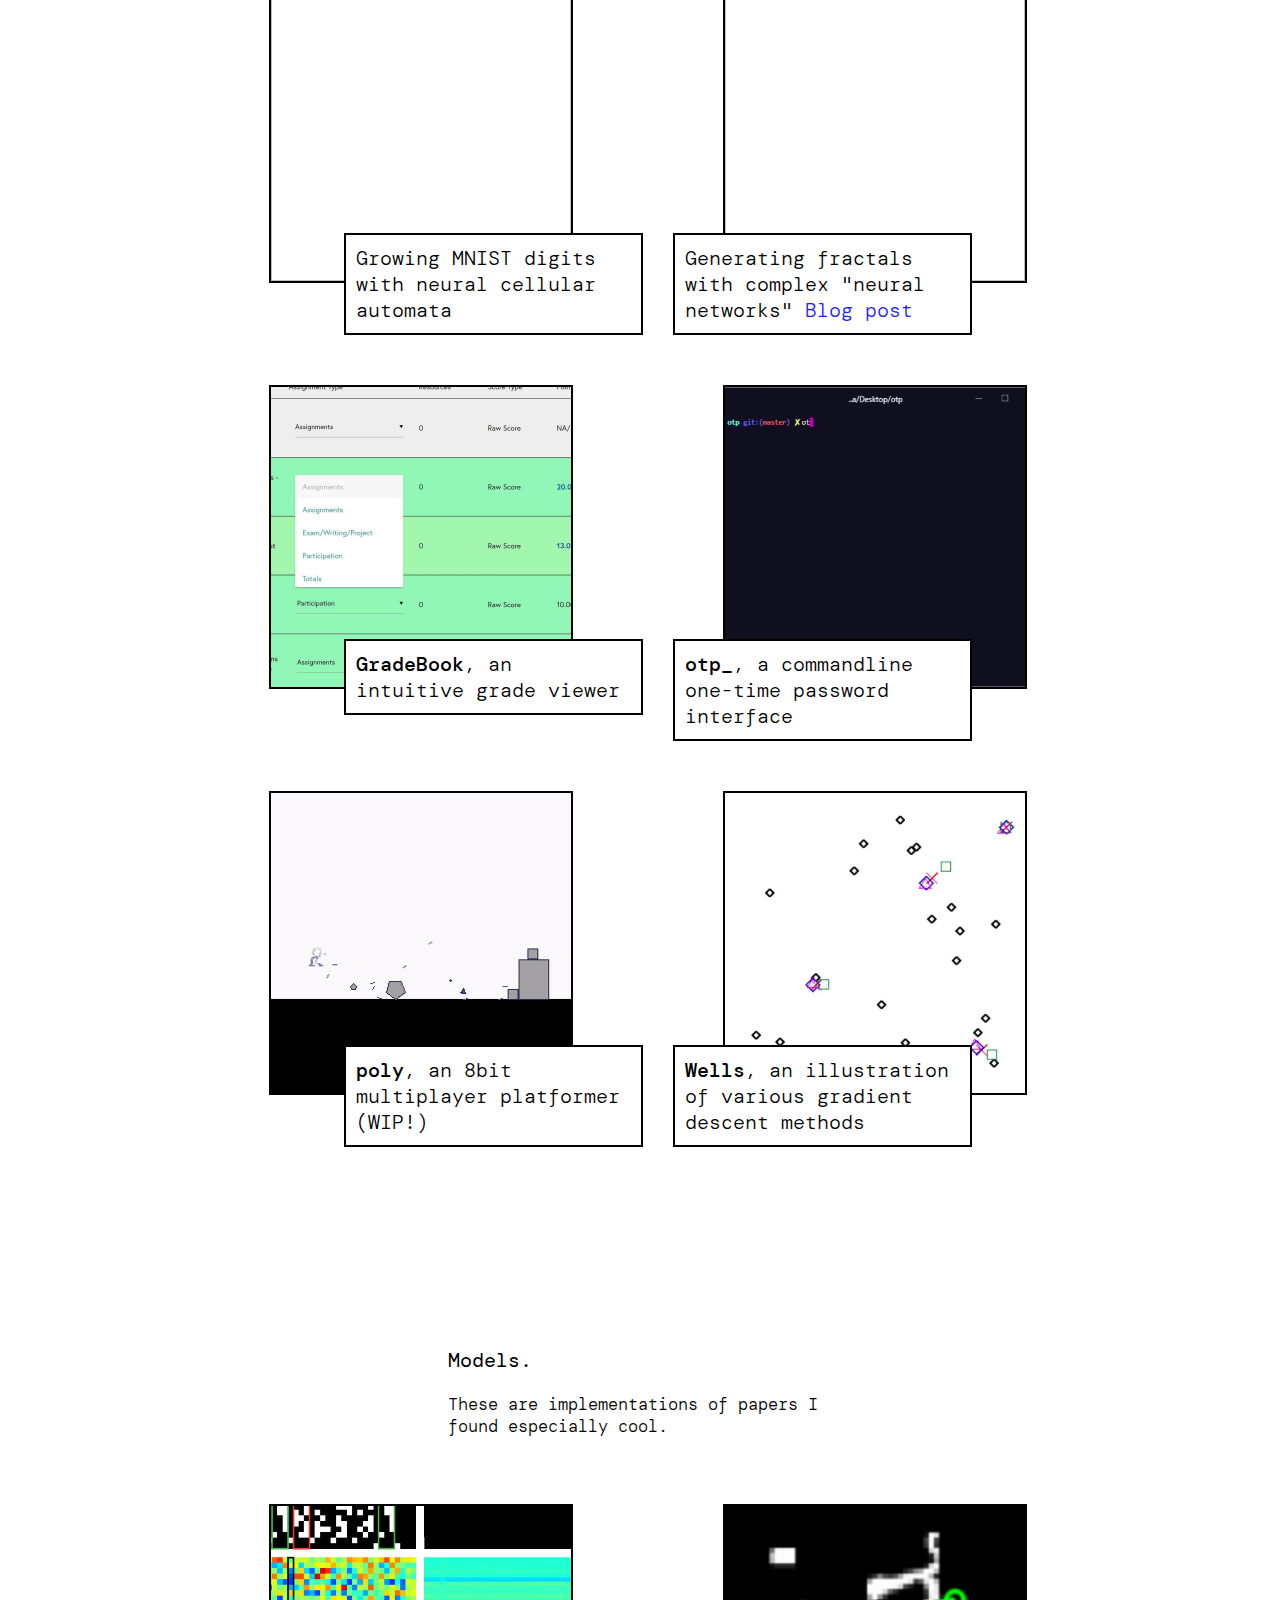
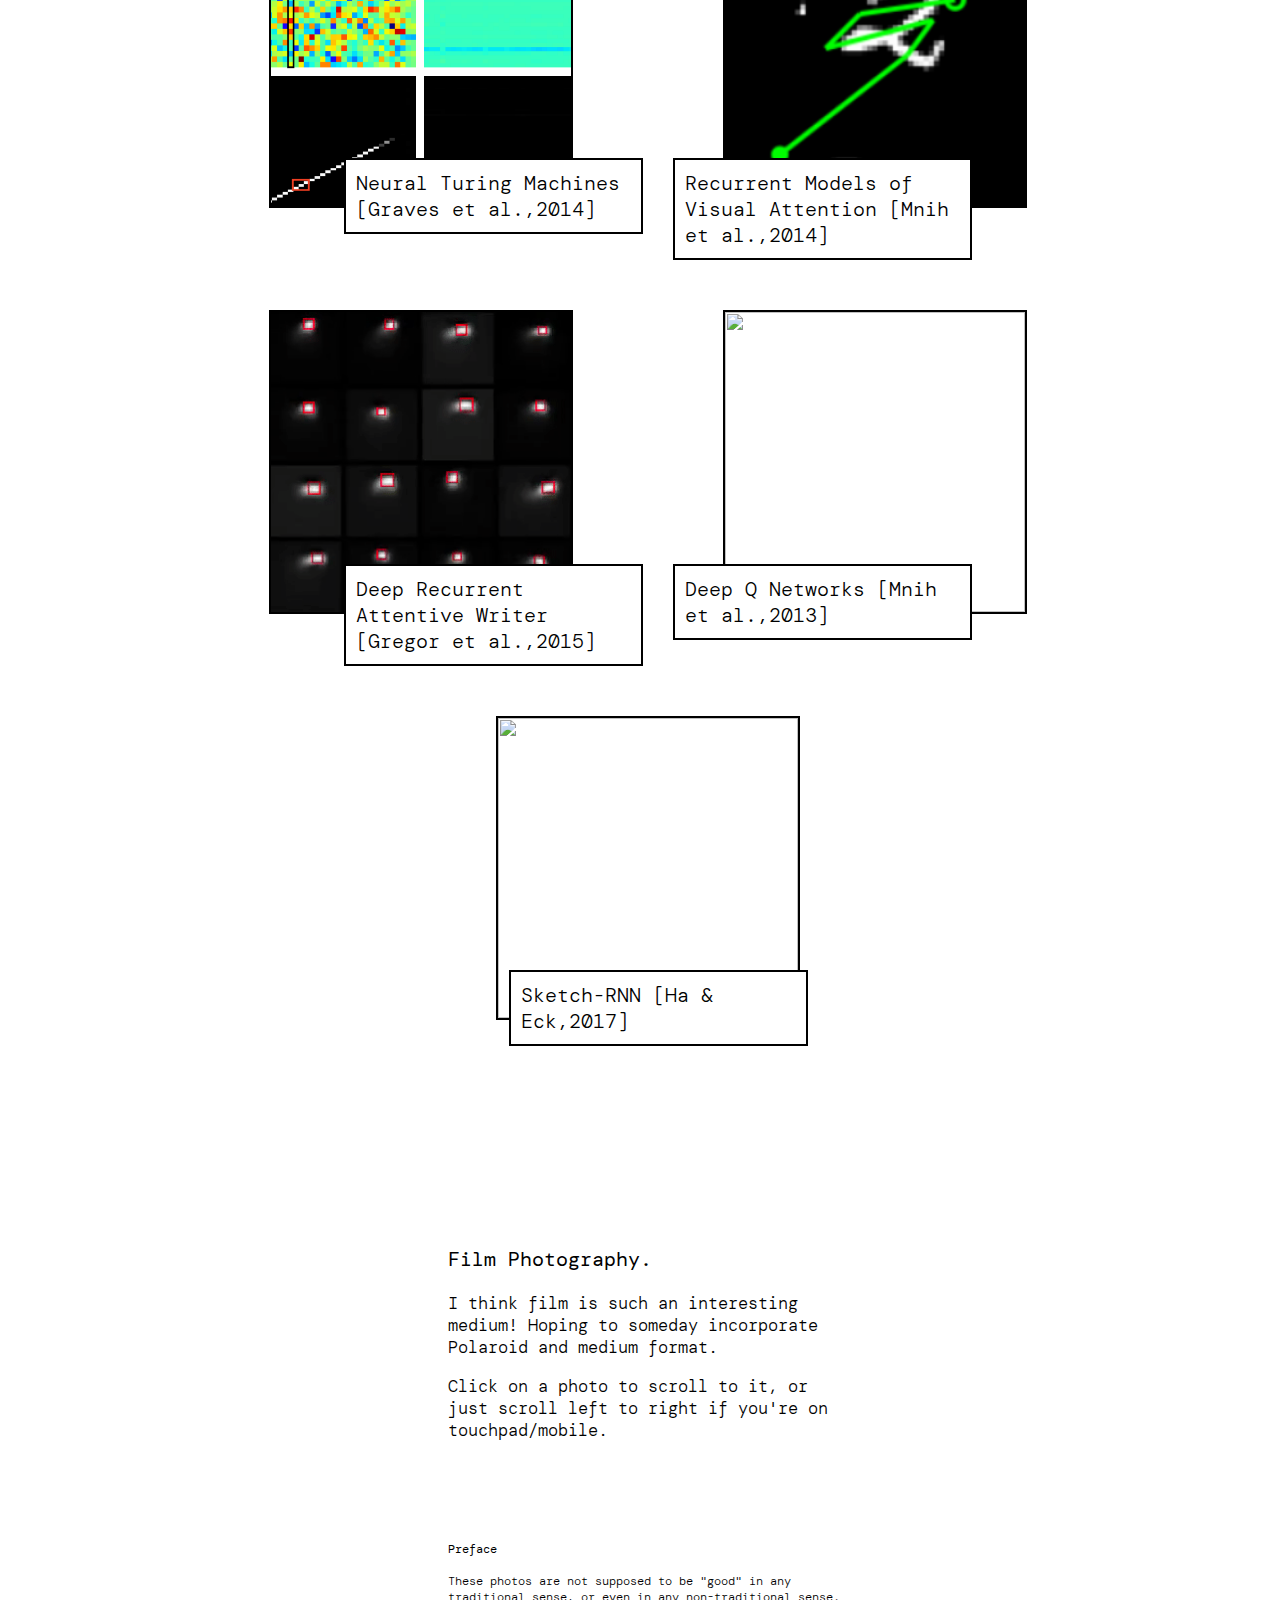
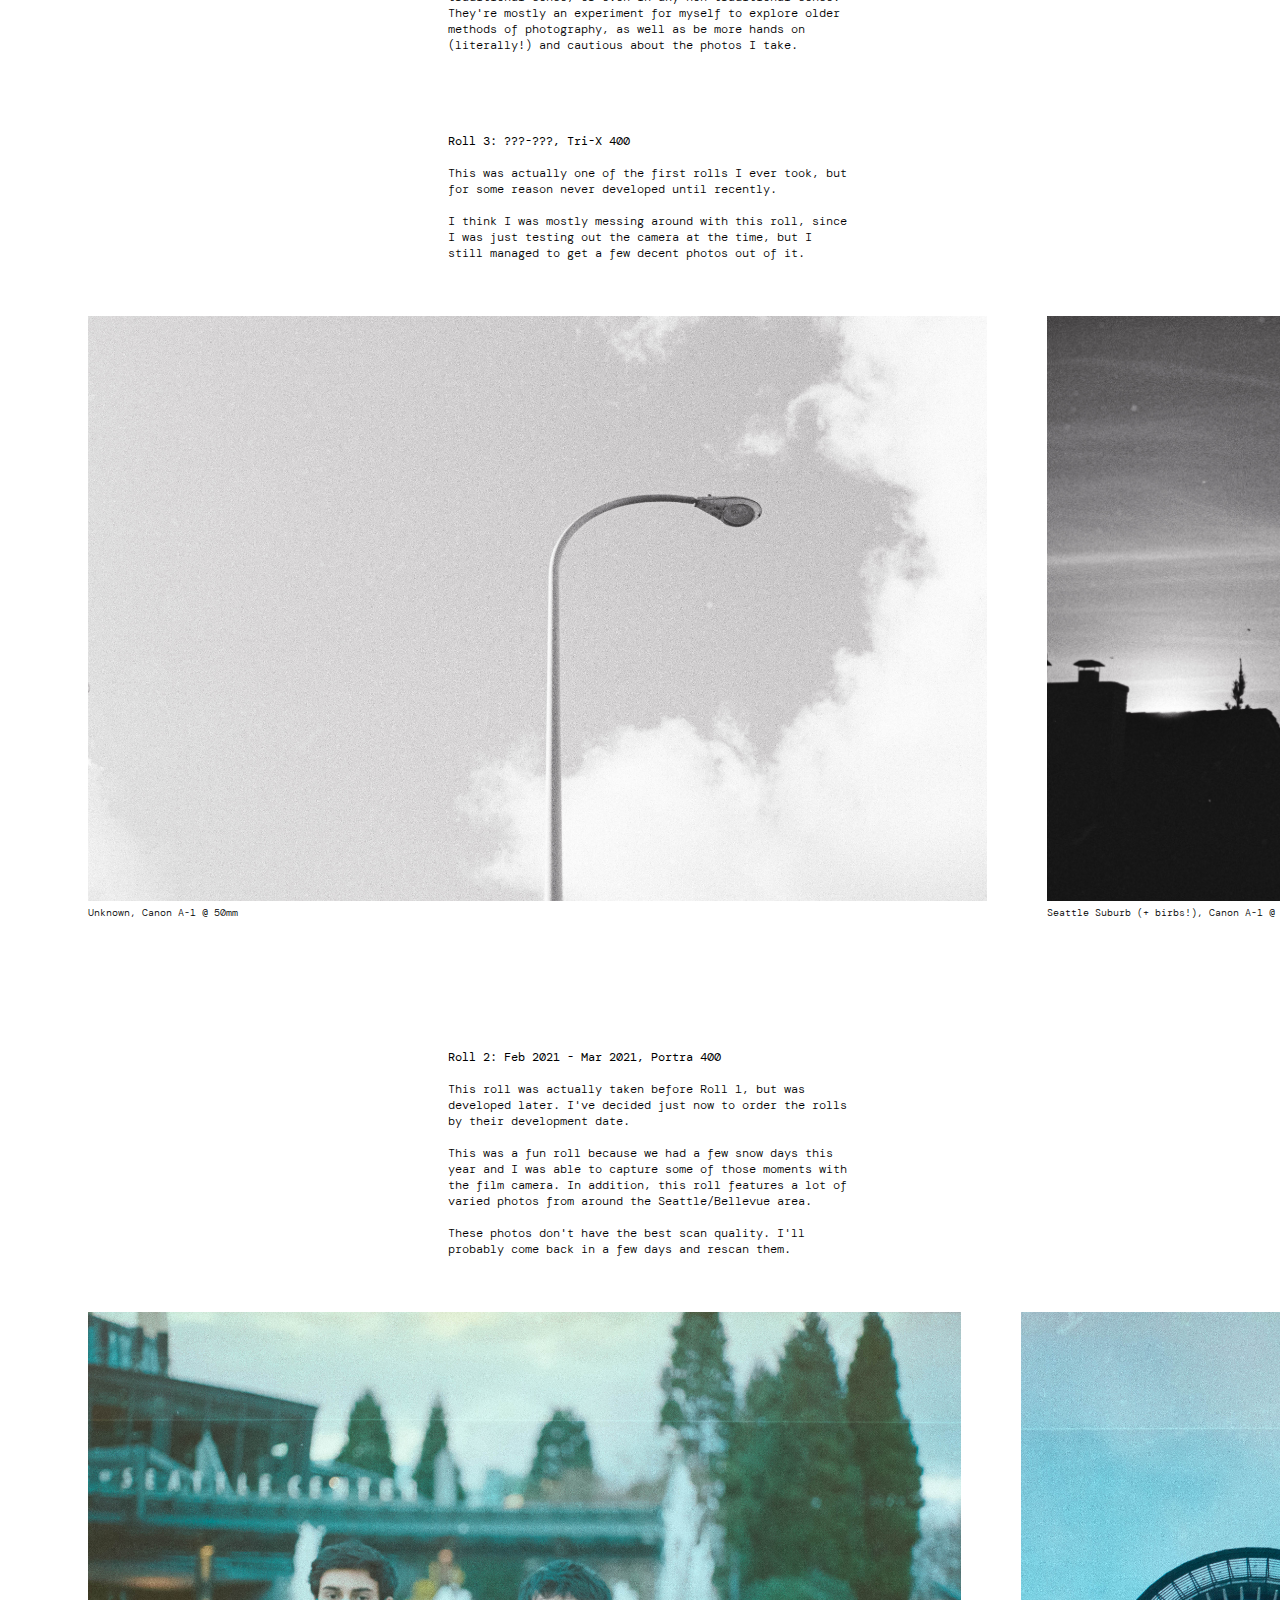
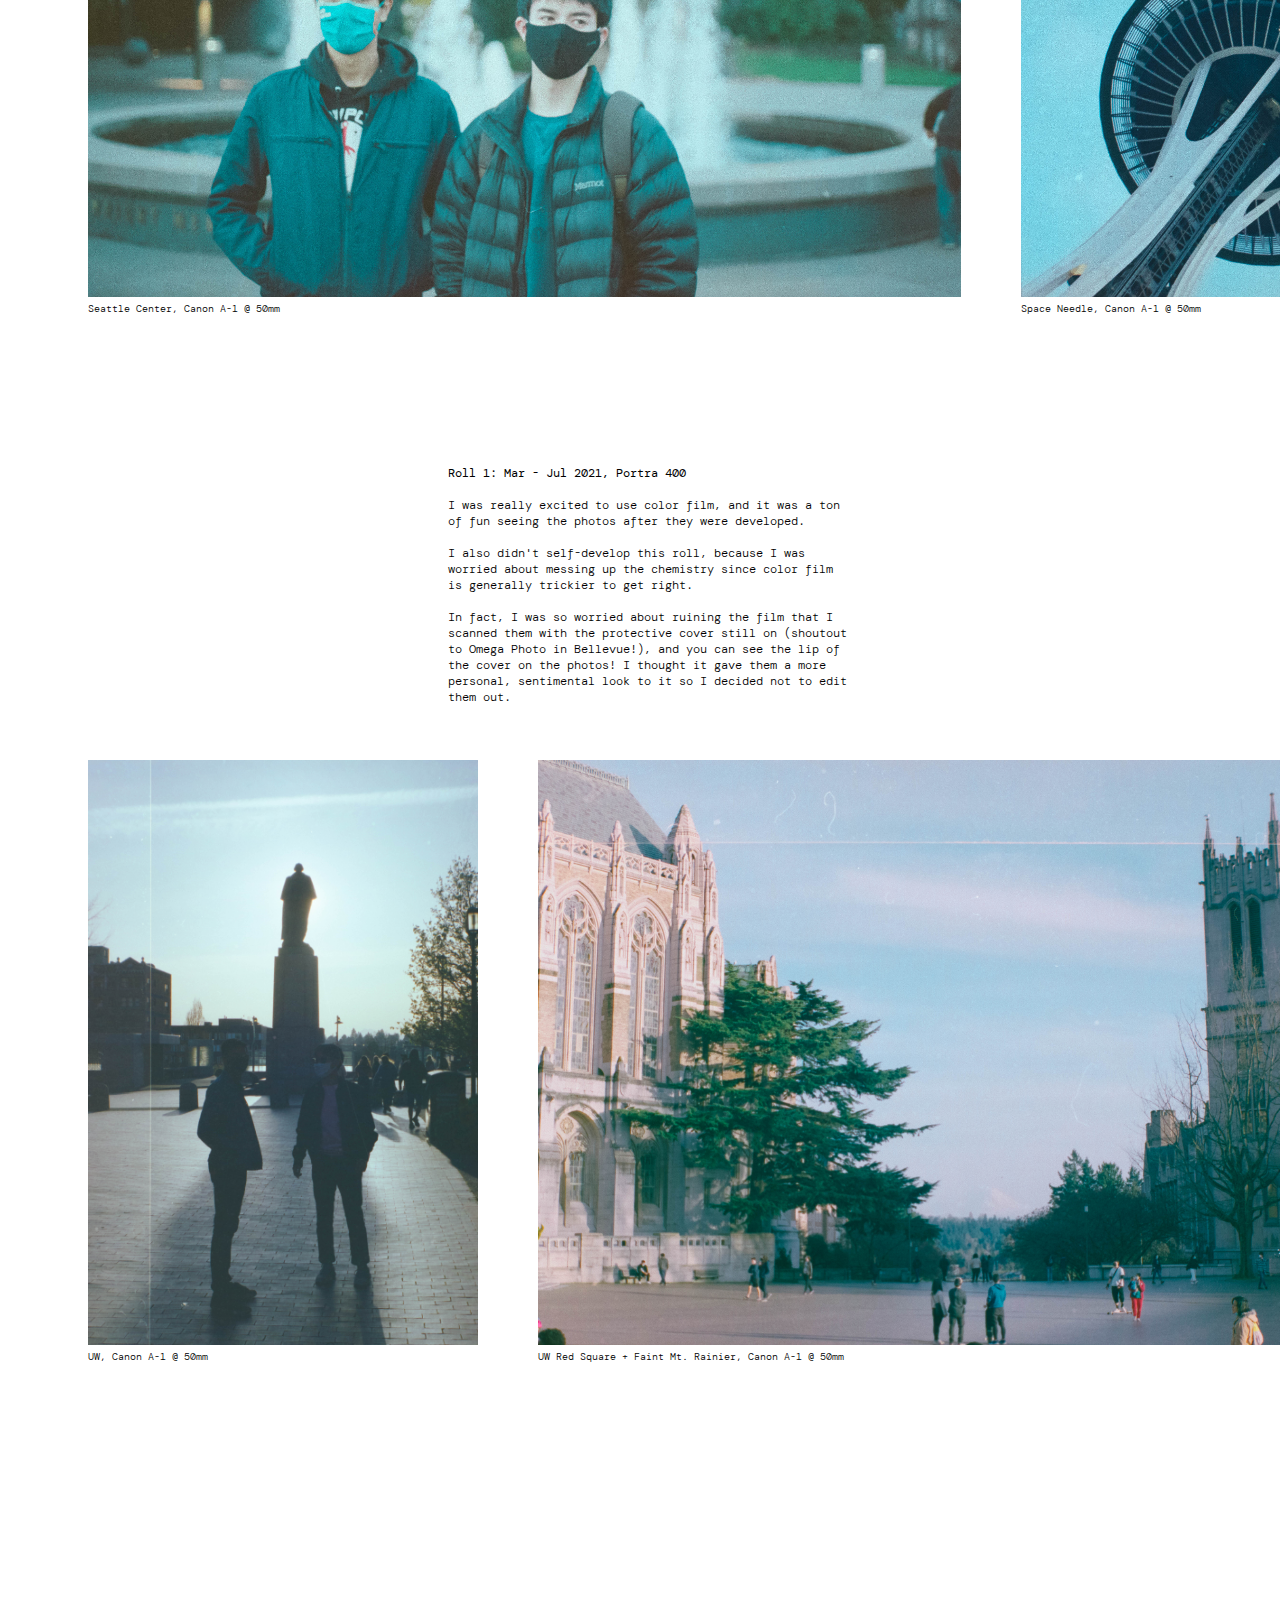
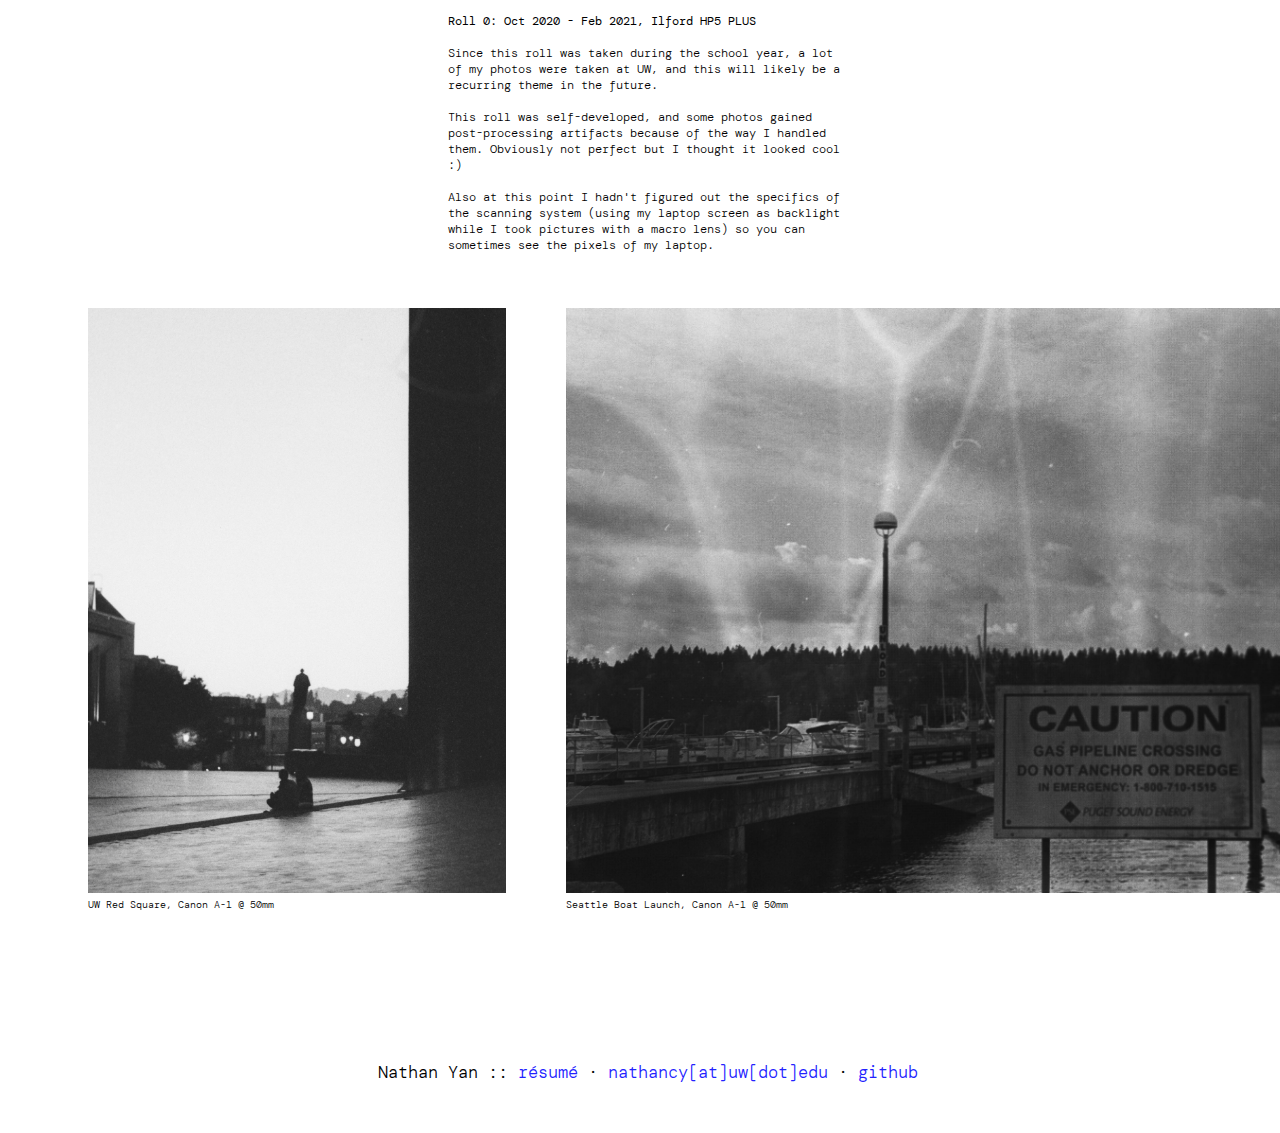
==== commit 8ee863ff: "updated steve and added blog to index page" ====
--- a/index.html
+++ b/index.html
@@ -25,7 +25,7 @@
     <link rel="icon" type="image/png" sizes="16x16" href="./favicon-16x16.png">
     <link rel="manifest" href="./site.webmanifest">
 
-    <link rel = 'stylesheet' type = 'text/css' href = './style.css'>
+    <link rel = 'stylesheet' type = 'text/css' href = './style.css?v=2'>
 </head>
 
 <html style = 'width: 100%; height: 100%'>
@@ -43,12 +43,19 @@
                     
                 </div>
                 <p>My name is <span style = 'font-weight: 500'>Nathan Yan</span>. I am a sophomore at the <a class = 'olink' href = 'https://cs.washington.edu' ref = 'cs.washington.edu'>Paul G. Allen School</a> at the <a href = 'https://washington.edu'><span class = 'olink link' ref = 'washington.edu' style = 'color: #4b2e83; font-weight: 500'>University of Washington</span></a>.</p>
-                <p>I am currently a SWE intern at <a href='https://arine.io' ref='https://arine.io' class='olink'>Arine</a>, where I help develop medical recommendation rules to optimize patient care. I will be interning at <a href='https://twosigma.com' ref='https://twosigma.com' class='olink'>Two Sigma</a> in the summer, and at <a href='https://panopto.com' ref='https://panopto.com' class='olink'>Panopto</a> in the fall!</p>
+                <p>I am currently a SWE intern at <a href='https://arine.io' ref='arine.io' class='olink'>Arine</a>, where I help develop medical recommendation rules to optimize patient care. I will be interning at <a href='https://twosigma.com' ref='twosigma.com' class='olink'>Two Sigma</a> in the summer, and at <a href='https://panopto.com' ref='panopto.com' class='olink'>Panopto</a> in the fall!</p>
                 <p>Take a look at some of the things I've worked on over the years! ⬇️</p>
             </div>
 
             <div id = 'cart'></div>
             <div id = 'pole'></div>
+        </div>
+
+        <div style='padding-bottom: 80px; margin-top: 100px;'>
+            <div class='text-block'>
+                <h3>Blog.</h3>
+                <a class='olink' ref='/blog' href='/blog'>Musings, tutorials, explanations... perhaps the occasional recipe.</a>
+            </div>
         </div>
 
         <div style = 'padding-bottom: 100px; margin-top: 100px;'>
@@ -470,7 +477,7 @@
     ];
 
     let targetTarget = 0;
-    let gravity = 9.8;
+    let gravity = 12.8;
     let masspole = 0.1;
     let masscart = 1.0;
     let length = 0.5;
--- a/style.css
+++ b/style.css
@@ -163,16 +163,20 @@
     position: absolute; 
     bottom:0;
     left: -25px;
+
+    border-radius: 5px;
 }
 
 #pole {
     width: 10px;
-    height: 80px;
+    height: 70px;
     background: blue;
 
     position: absolute; 
     bottom:10;
     left: -5px;
+
+    border-radius: 100px;
 
     transform-origin: 50% 100%;
 }
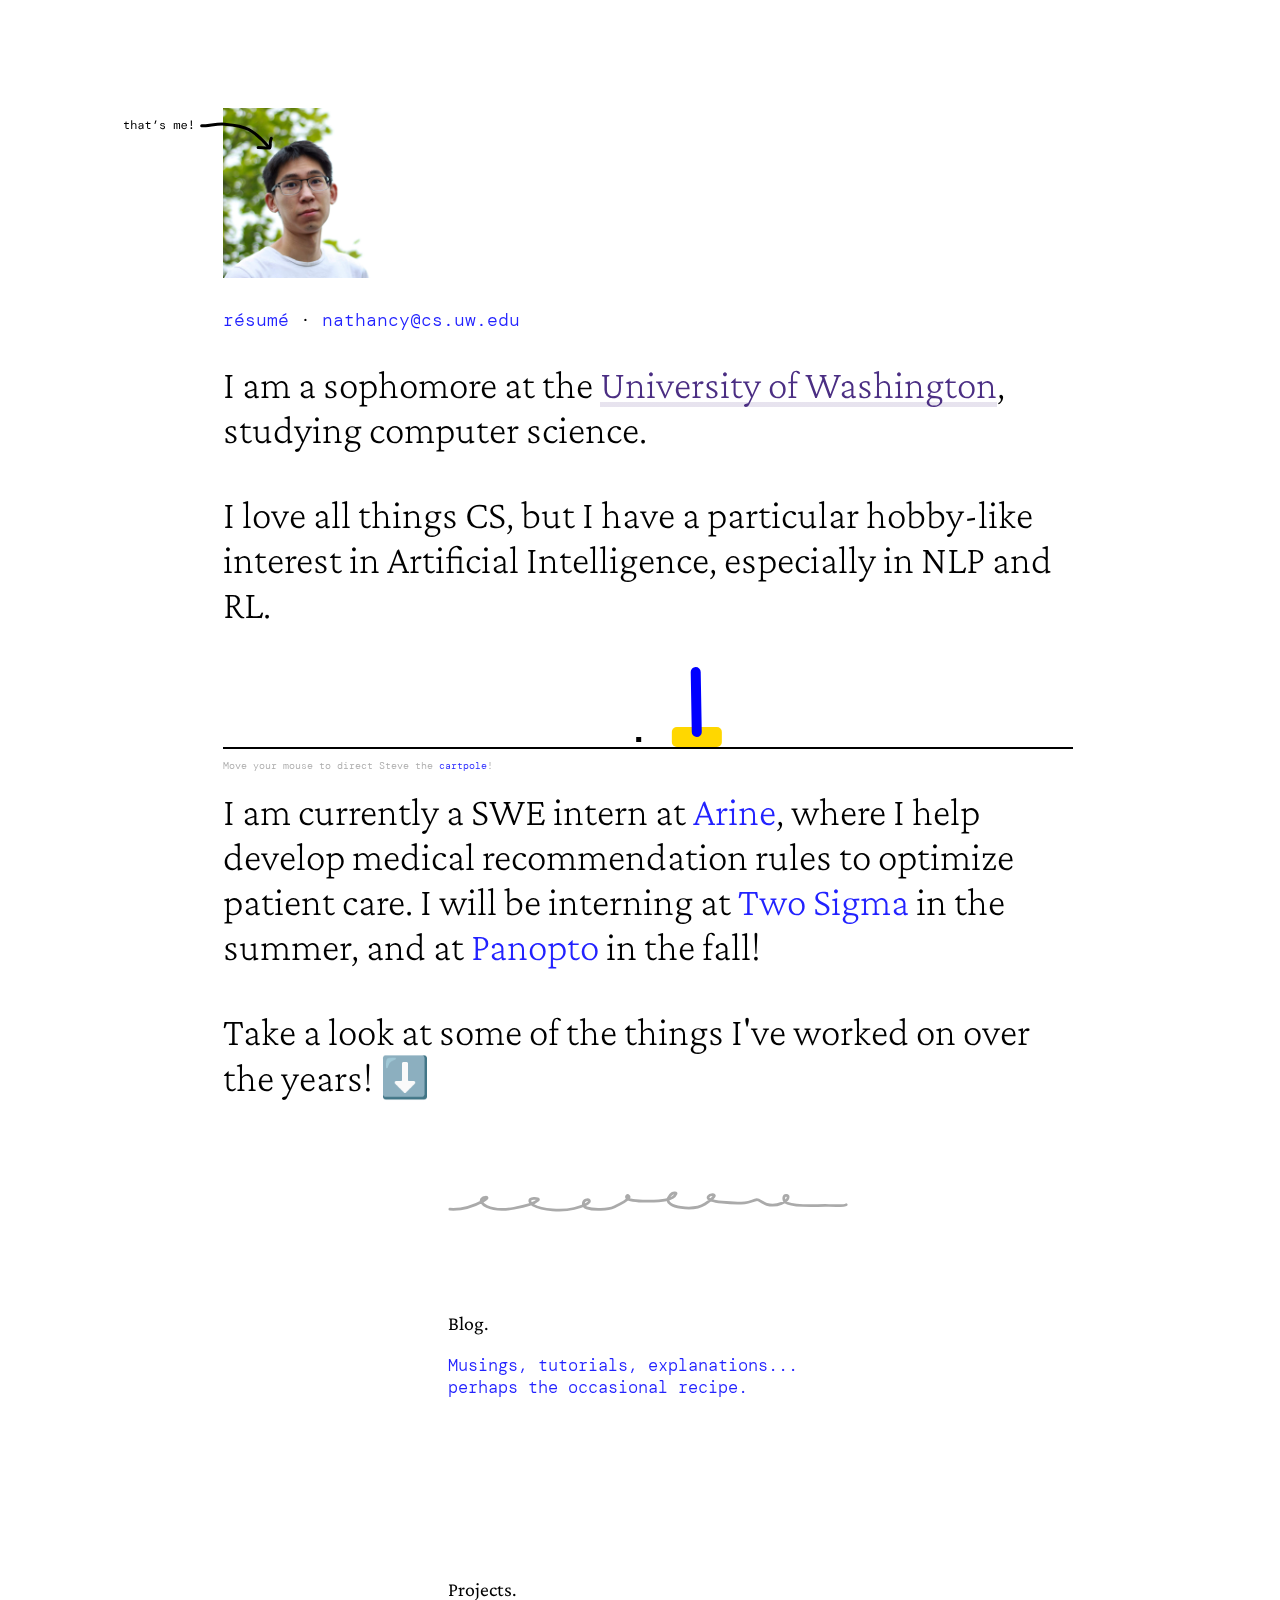
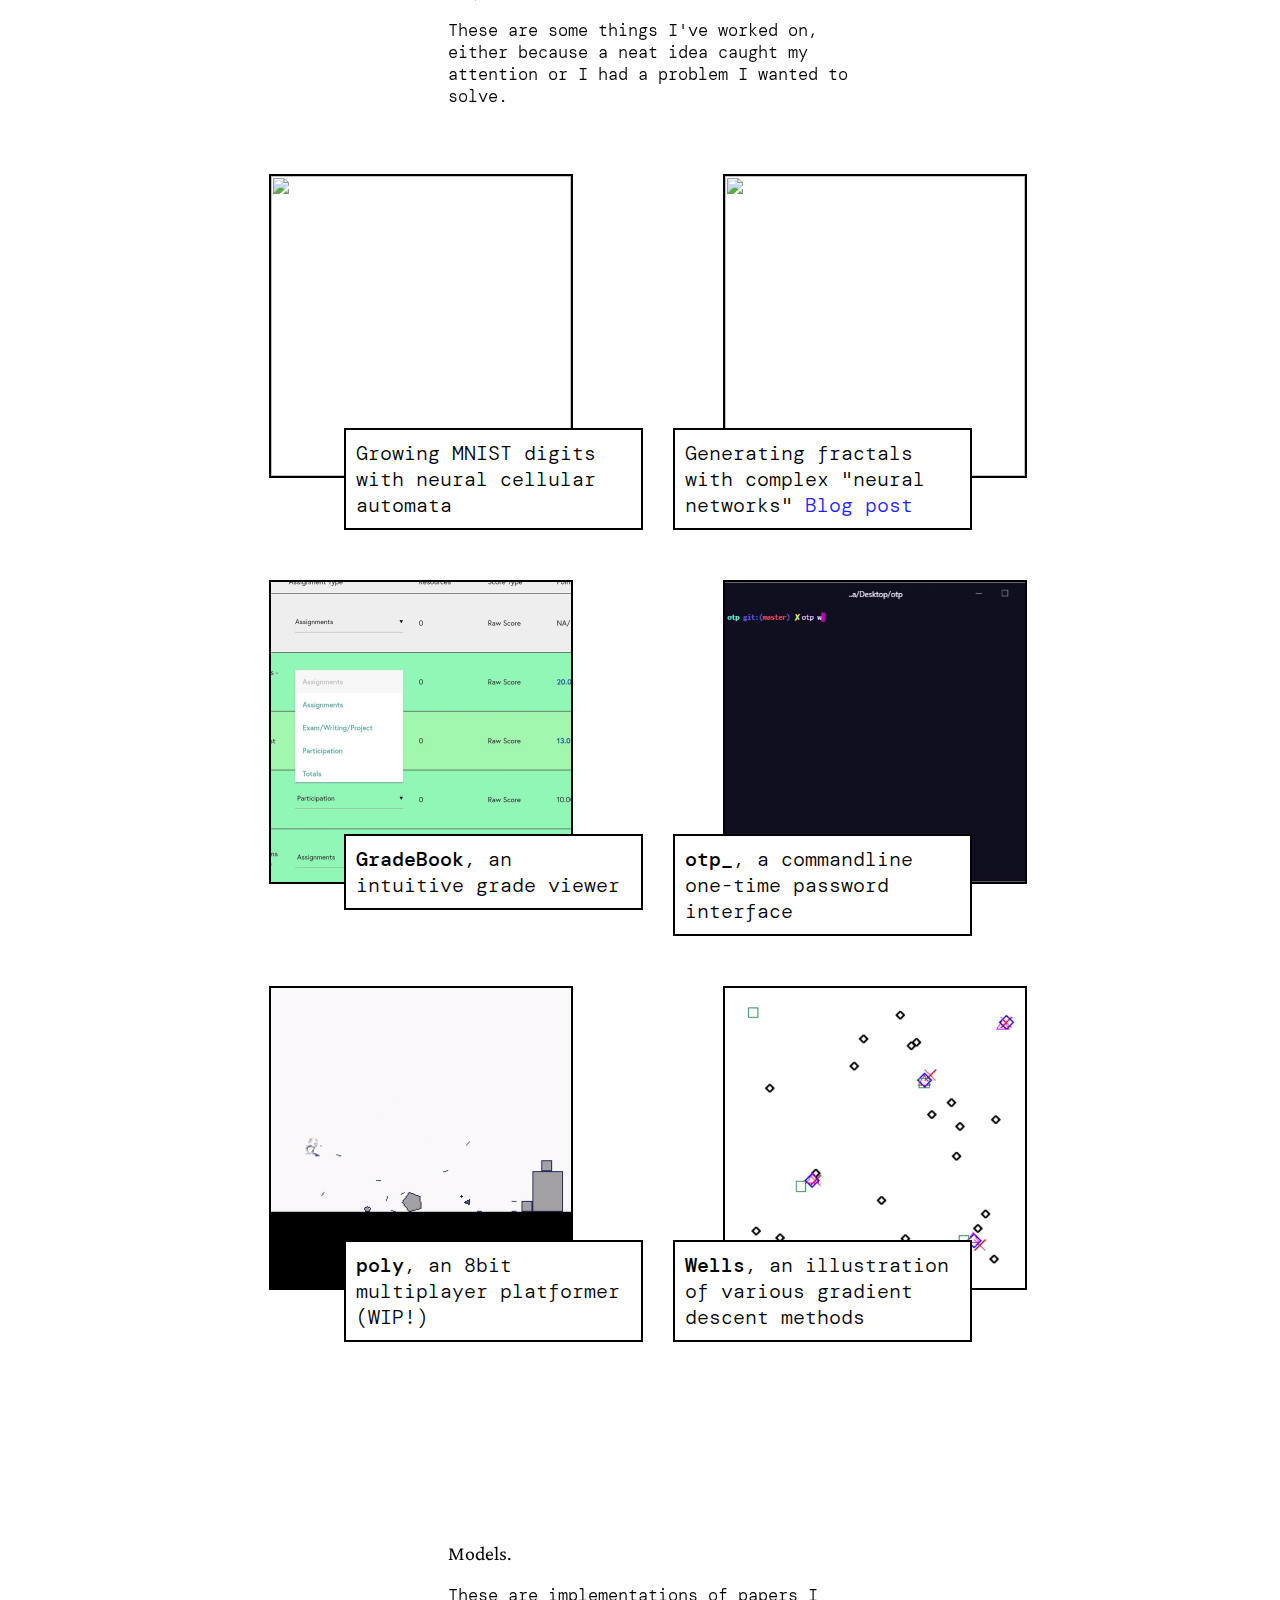
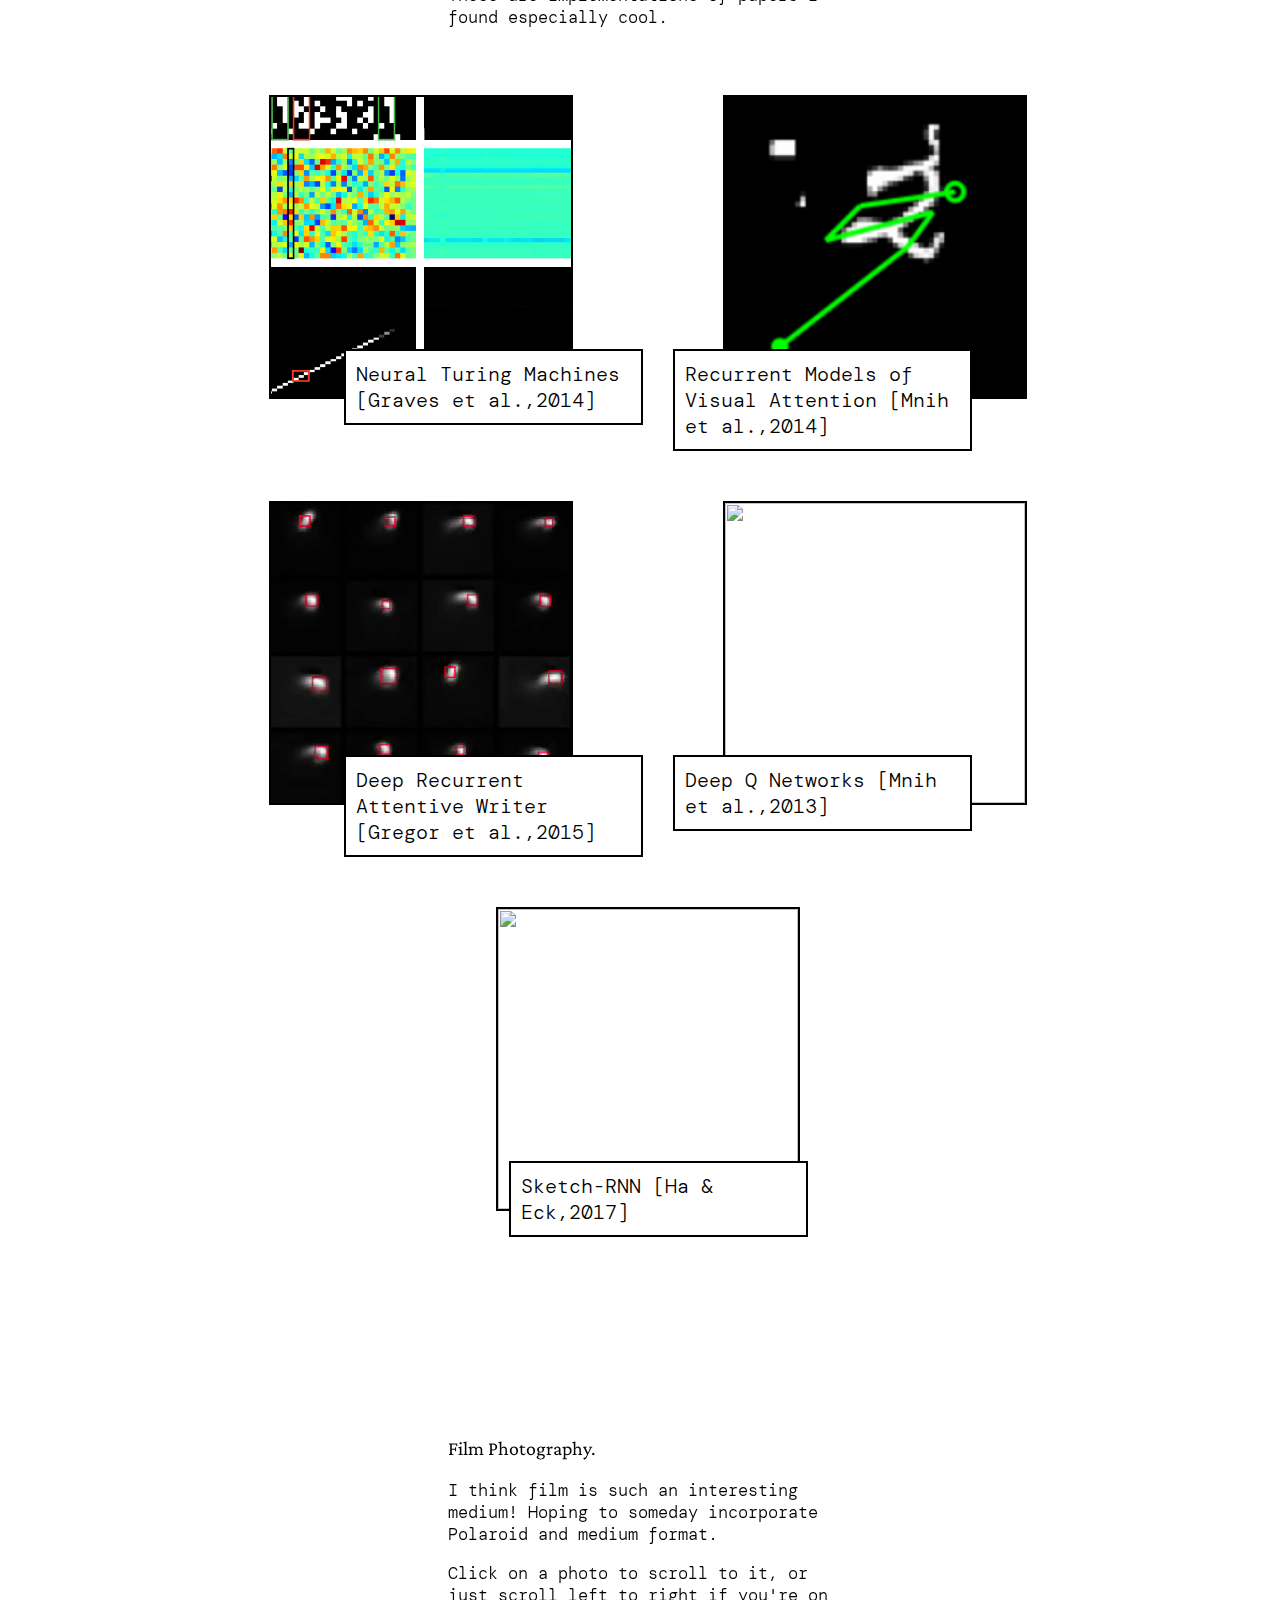
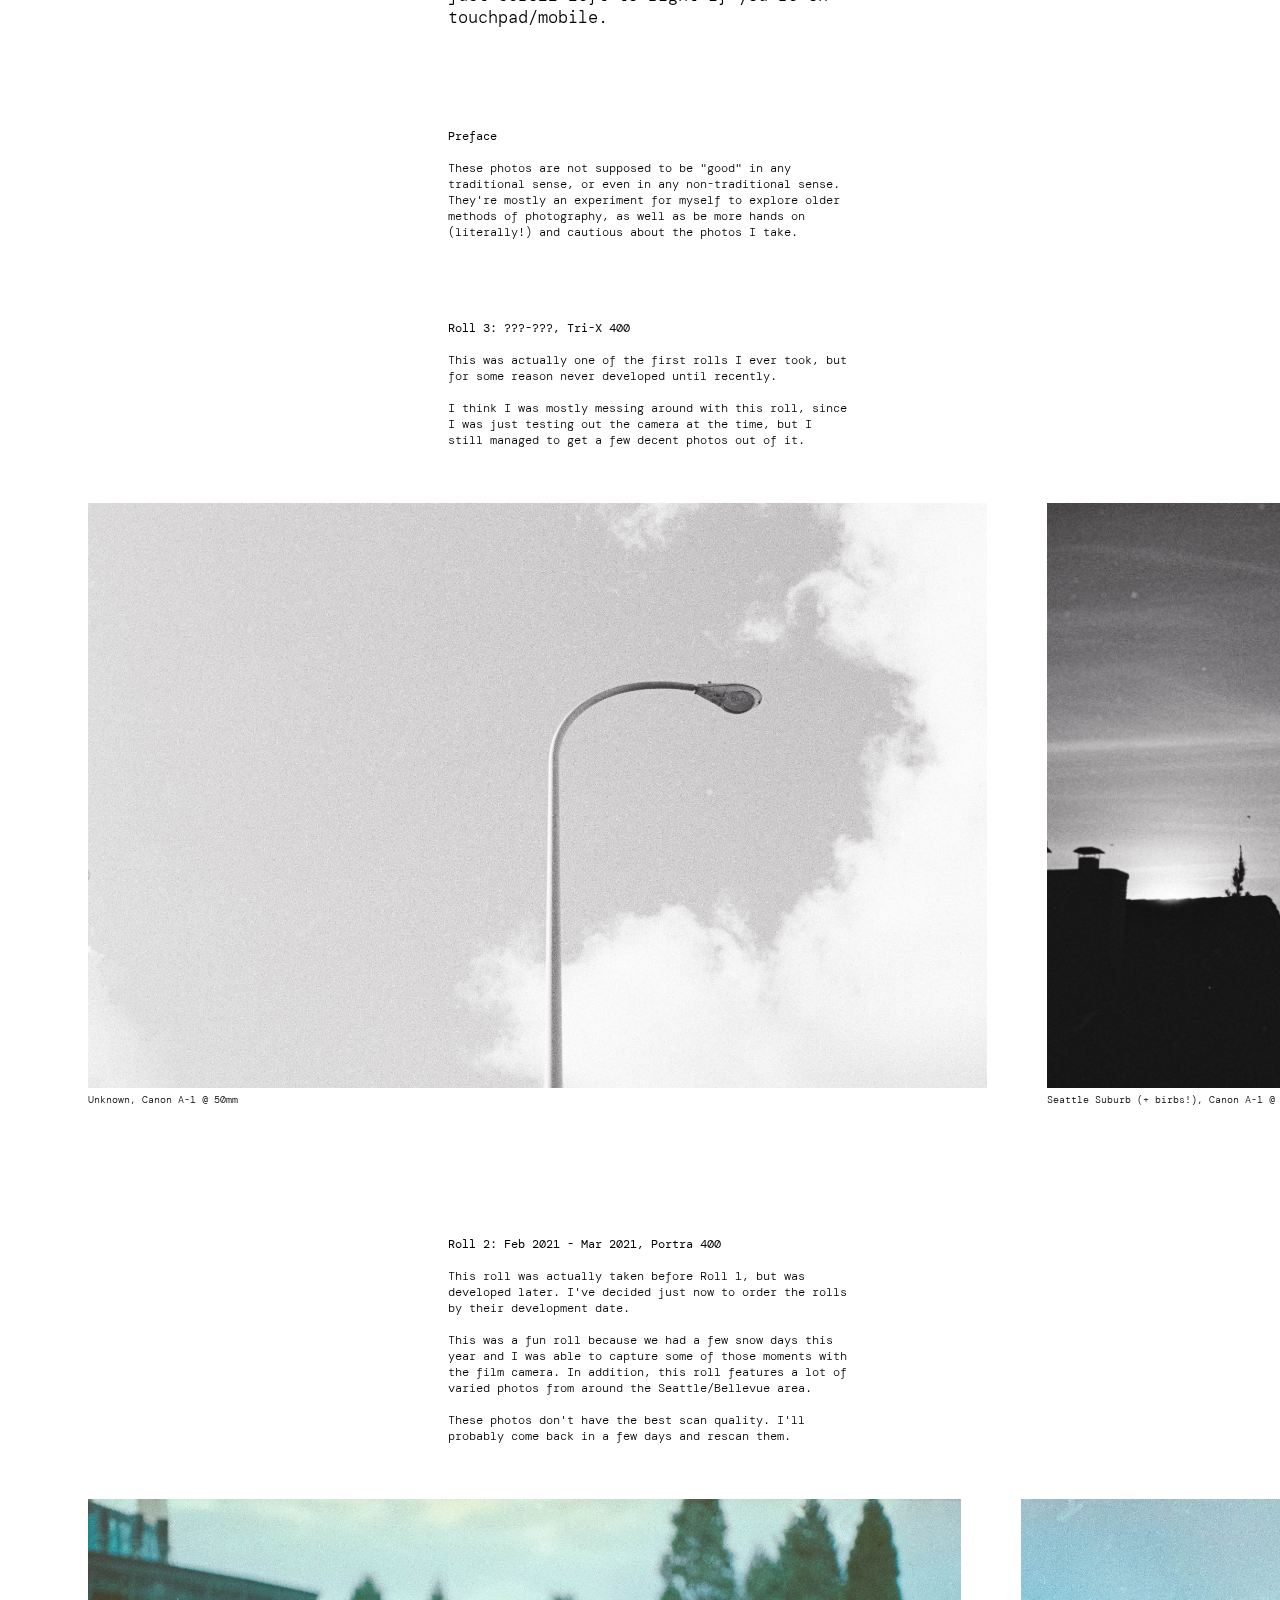
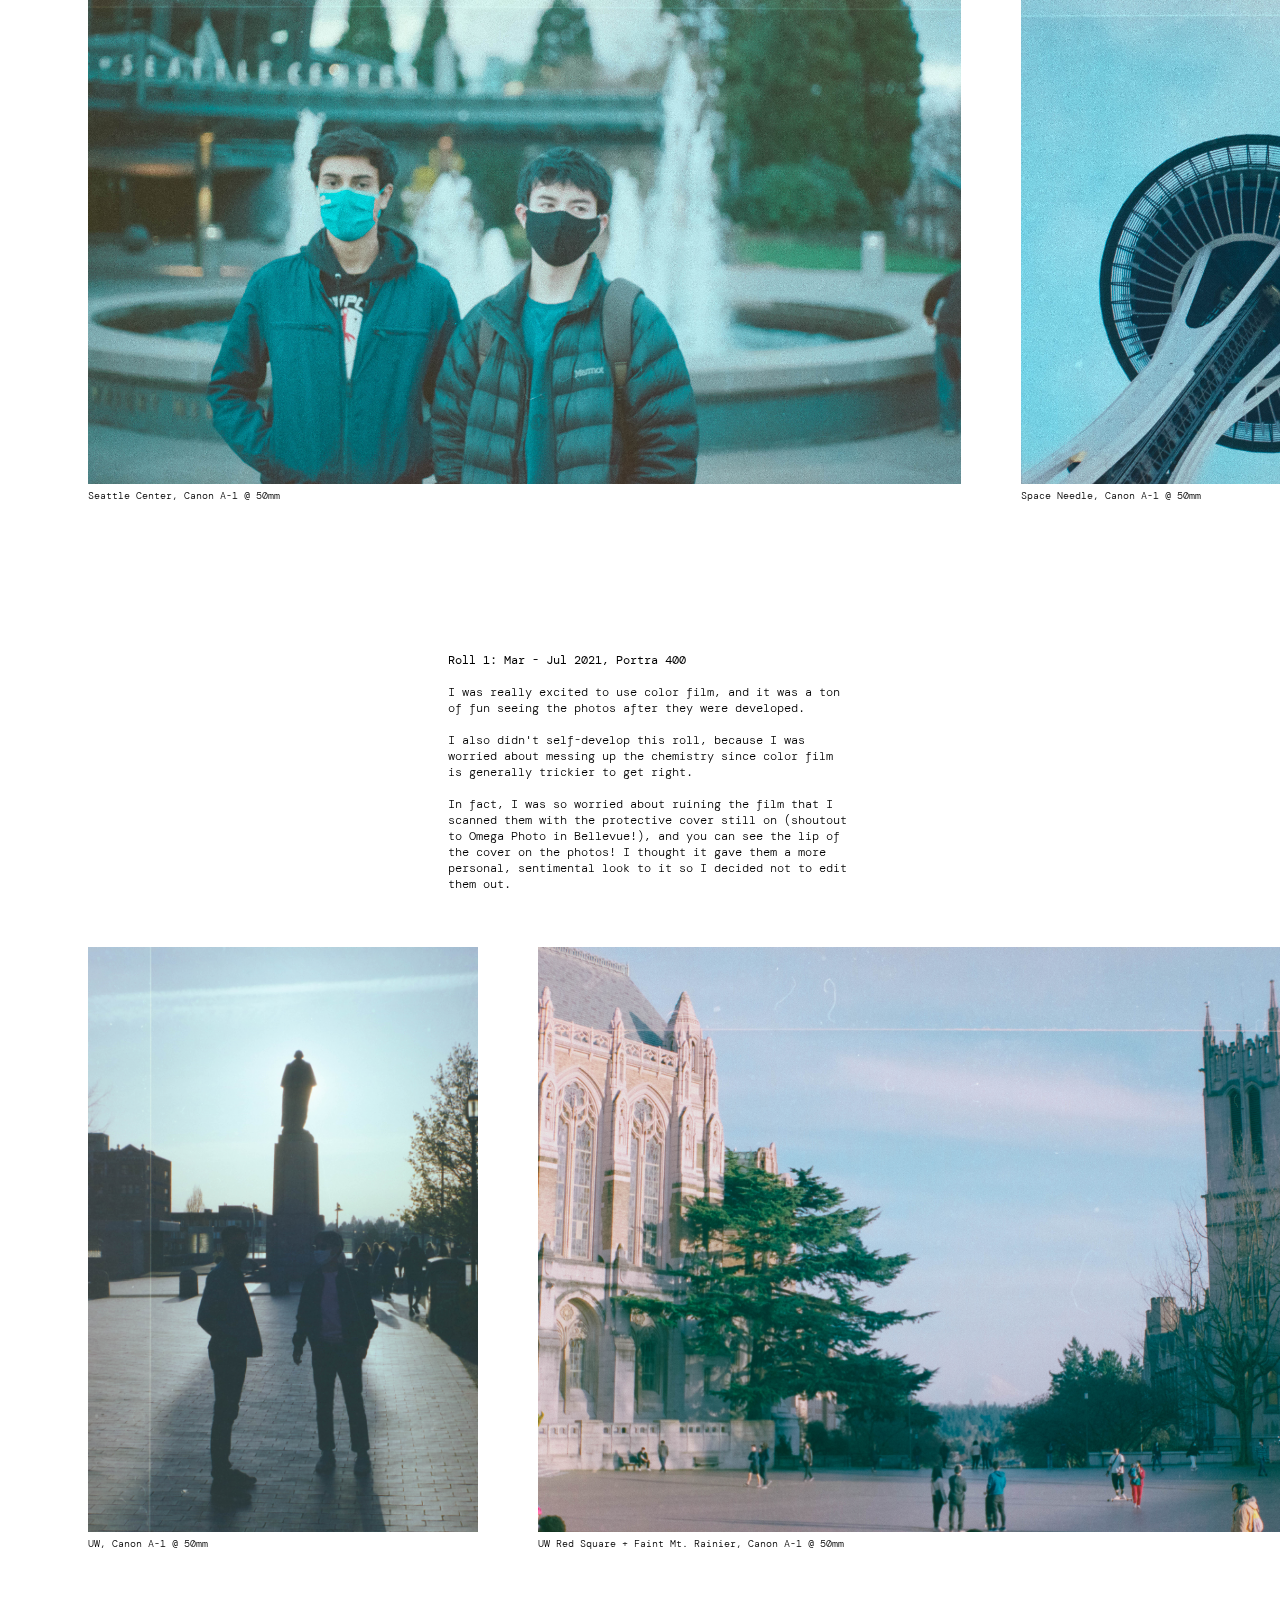
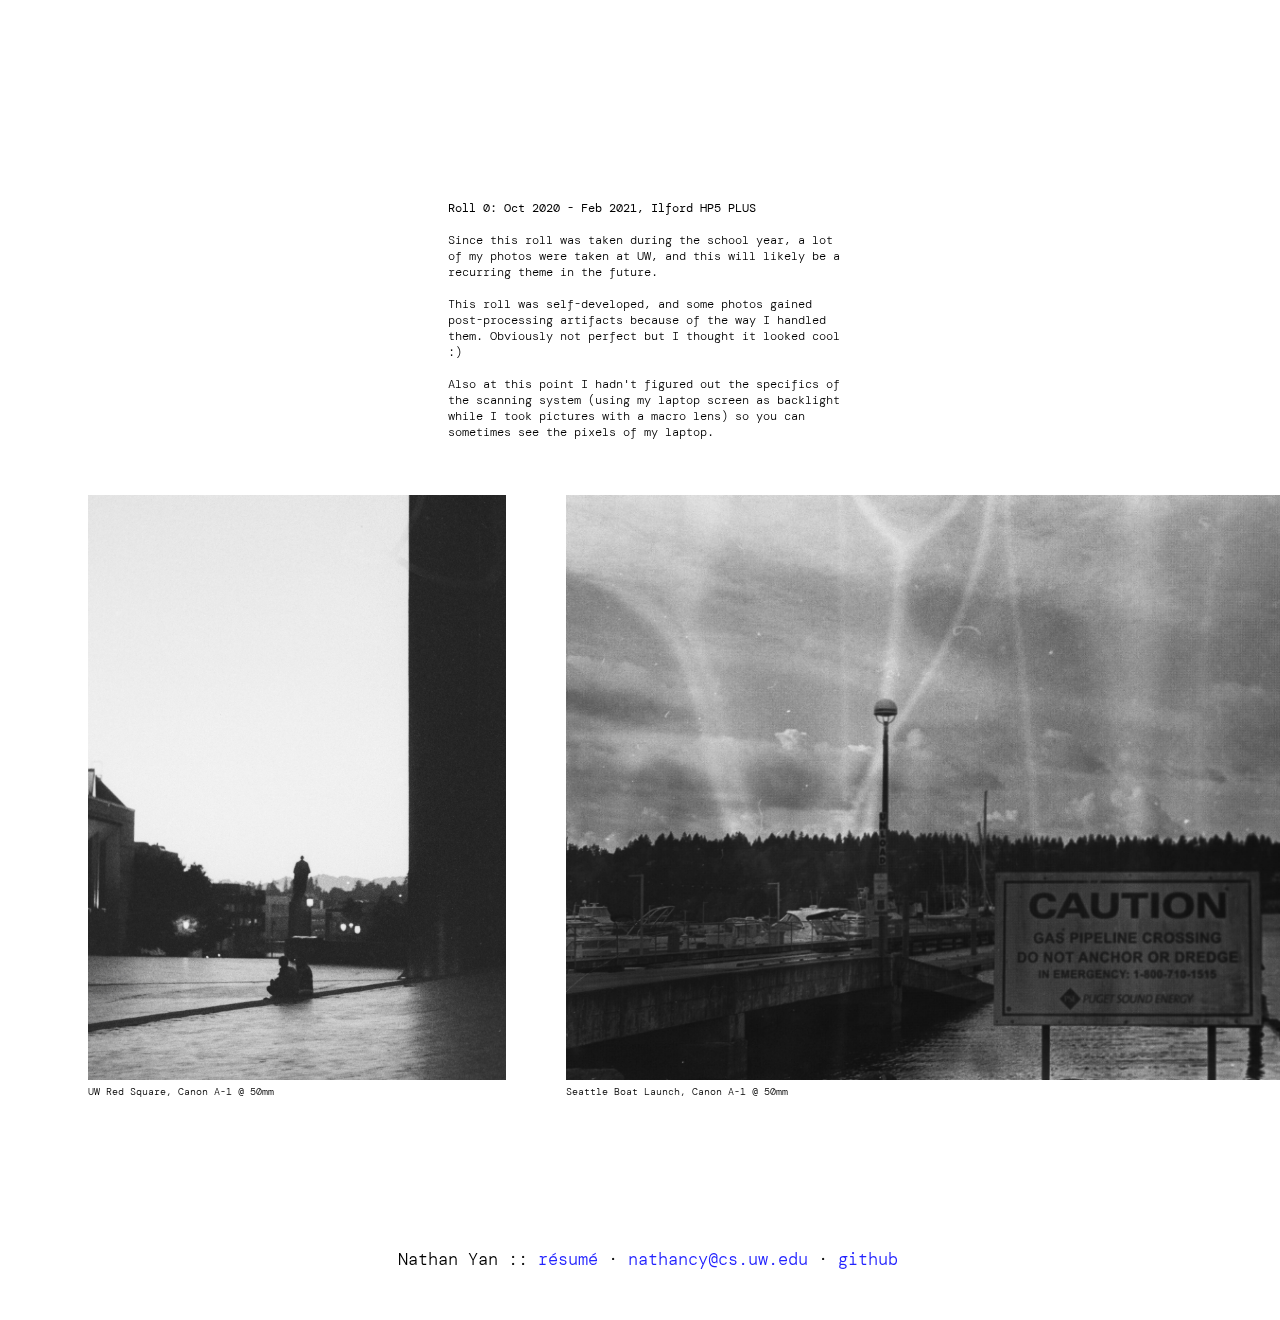
==== commit b23352da: "updated index page" ====
--- a/index.html
+++ b/index.html
@@ -2,16 +2,17 @@
 <link rel = 'stylesheet' href = 'https://cdnjs.cloudflare.com/ajax/libs/materialize/0.100.1/css/materialize.min.css'>
 <script src = 'https://cdnjs.cloudflare.com/ajax/libs/materialize/0.100.1/js/materialize.min.js'></script>
 <link href="https://fonts.googleapis.com/css2?family=DM+Mono:wght@300;400;500&family=DM+Serif+Text&display=swap" rel="stylesheet">
+<link href="https://fonts.googleapis.com/css2?family=Crimson+Pro:wght@200;300;400;500&display=swap" rel="stylesheet">
 
 <script src="https://cdn.rawgit.com/google/code-prettify/master/loader/run_prettify.js"></script>
 
 <link href="https://fonts.googleapis.com/css2?family=DM+Serif+Text&display=swap" rel="stylesheet">
 
 <style>
-    
+   
 </style>
 
-<head><meta name="viewport" content="width=device-width, initial-scale=1.0, maximum-scale=3.0, user-scalable=yes" />
+<head><meta name="viewport" content="width=device-width, initial-scale=1.0, minimum-scale=1.0, maximum-scale=3.0, user-scalable=yes" />
     <meta charset="utf-8">
 
     <title>Nathan Yan</title>
@@ -28,27 +29,62 @@
     <link rel = 'stylesheet' type = 'text/css' href = './style.css?v=2'>
 </head>
 
-<html style = 'width: 100%; height: 100%'>
-    <body style = 'width: 100%; height: 100%'>
+<html style = 'width: 100%; height: 100%; background: white'>
+    <body style = 'width: 100%; height: 100%; overflow-x: hidden'>
+        <div style='position: absolute; top: 25px; left: 0px; text-align: center; width: 100%; mix-blend-mode: difference; color: #fff; z-index: 1001'>
+            
+        </div>
+
         <div style = 'height: fit-content; min-height: 100%; display:flex; align-items: center; padding: 50px; background: white' id = 'intro'>
            
-            <div class = 'text-block' >
-                <div id = 'name' style = 'align-items: center; '>
-                    <img style = "width: 100px; height: 100px;border-width: 0px; border-style: solid; margin-right: 10px" src= 'assets/profile.jpg'/>
-                    
+            <div class = 'text-block-wide' >
+                <div id = 'name' style = 'align-items: center; position: relative'>
+                    <img style = "width: 170px; height: 170px;border-width: 0px; border-style: solid; margin-right: 10px; margin-bottom: 30px; margin-top: 50px" src= 'assets/profile.jpg'/>
+
+                    <img style = 'width:150px; position: absolute; left: -100px; top: 60px' src='assets/arrow.svg' id='arrow-left'>
+                    <img style = 'width:150px; position: absolute; left: 105px; top: 60px' src='assets/arrow-alt.svg' id='arrow-right'>
+                     
+                    <!--
                     <div>
                         <h3>Hello!</h3>
                         <p style = 'margin-top: -15px; color: #2222ff; font-weight: 400'><a ref = "assets/resume.pdf" href = 'assets/resume_yan_oct28.pdf' class = 'olink'>résumé</a> · <a ref = "mailto:nathancy@cs.uw.edu" href = 'mailto:nathancy@cs.uw.edu' class = 'olink'>nathancy@cs.uw.edu</a></p>
-                    </div>
+                    </div> -->
                     
                 </div>
-                <p>My name is <span style = 'font-weight: 500'>Nathan Yan</span>. I am a sophomore at the <a class = 'olink' href = 'https://cs.washington.edu' ref = 'cs.washington.edu'>Paul G. Allen School</a> at the <a href = 'https://washington.edu'><span class = 'olink link' ref = 'washington.edu' style = 'color: #4b2e83; font-weight: 500'>University of Washington</span></a>.</p>
-                <p>I am currently a SWE intern at <a href='https://arine.io' ref='arine.io' class='olink'>Arine</a>, where I help develop medical recommendation rules to optimize patient care. I will be interning at <a href='https://twosigma.com' ref='twosigma.com' class='olink'>Two Sigma</a> in the summer, and at <a href='https://panopto.com' ref='panopto.com' class='olink'>Panopto</a> in the fall!</p>
-                <p>Take a look at some of the things I've worked on over the years! ⬇️</p>
-            </div>
-
-            <div id = 'cart'></div>
-            <div id = 'pole'></div>
+                <div style='font-family: "DM Mono"; margin-bottom: 30px' id='links'>
+                    <a class='olink' ref='/assets/resume.pdf' href='/assets/resume_yan_oct28.pdf'>résumé</a> · <a class='olink' ref='mailto:nathancy@cs.uw.edu' href='mailto:nathancy@cs.uw.edu'>nathancy@cs.uw.edu</a>
+                </div>
+                <p️>
+                I am a sophomore at the <a href = 'https://washington.edu'><span class = 'olink link' ref = 'washington.edu' style = 'color: #4b2e83;'>University of Washington</span></a>, studying computer science.
+                </p>
+                <p>
+                I love all things CS, but I have a particular hobby-like interest in Artificial Intelligence, especially in NLP and RL.
+                    <br/>
+                </p>
+                
+                <div style='position: relative; border-bottom: 2px solid black; height: 80px; margin-top: 0; margin-bottom: 40px' id='cartpole-parent'>
+                    <div id = 'cart'></div>
+                    <div id = 'pole'></div>
+                    <div id = 'target'></div>
+                    <div style='position: absolute; left: -70px; bottom: 0px; width: 150px; background-image:linear-gradient(to right, #ffff , #ffff,  #fff0); height: 80px; z-index: 100'></div>
+                    <div style='position: absolute; right: -70px; bottom: 0px; width: 150px; background-image:linear-gradient(to left, #ffff , #ffff,  #fff0); height: 80px; z-index: 100'></div>
+
+                    <div style='position: absolute; bottom: -25px; font-family: "DM Mono"; font-size: 10px; color: #aaa'>Move your mouse to direct Steve the <a class='olink olink-text olink-lower olink-left' ref='Steve is a small neural network trained with policy gradients on a modified cartpole task to navigate toward a target (the black dot)!'>cartpole</a>!</div>
+                </div>
+
+                <p>
+                    I am currently a SWE intern at <a class='olink' ref='arine.io' href='https://arine.io'>Arine</a>, where I help develop medical recommendation rules to optimize patient care. I will be interning at <a class='olink' ref='twosigma.com' href='https://twosigma.com'>Two Sigma</a> in the summer, and at <a class='olink' ref='panopto.com' href='https://panopto.com'>Panopto</a> in the fall!
+                </p>
+
+                <p>
+                    Take a look at some of the things I've worked on over the years! ⬇️
+                </p>
+            </div>
+
+        </div>
+
+        <div style='text-align: center'>
+            <img style='width: 400px' src='./assets/squiggle.svg'>
         </div>
 
         <div style='padding-bottom: 80px; margin-top: 100px;'>
@@ -338,7 +374,7 @@
   
 
         <div style = 'margin-top: 100px; text-align: center; padding-bottom: 50px; width: 75%; margin-left: 12.5%'>
-        Nathan Yan :: <a ref = "assets/resume.pdf" href = 'assets/resume_yan_oct28.pdf' class = 'olink'>résumé</a> · <a ref = "mailto:nathancy@uw.edu" href = 'mailto:nathancy@uw.edu' class = 'olink'>nathancy[at]uw[dot]edu</a> · <a ref = "github.com/nathan-yan" href = 'https://github.com/nathan-yan' class = 'olink'>github</a></div>
+        Nathan Yan :: <a ref = "assets/resume.pdf" href = 'assets/resume_yan_oct28.pdf' class = 'olink'>résumé</a> · <a ref = "mailto:nathancy@uw.edu" href = 'mailto:nathancy@uw.edu' class = 'olink'>nathancy@cs.uw.edu</a> · <a ref = "github.com/nathan-yan" href = 'https://github.com/nathan-yan' class = 'olink'>github</a></div>
 
         <div id = 'link-block'></div>
 
@@ -441,20 +477,48 @@
     $(document).mousemove((e) => {
      
         let width = $(window).width();
+        let cartpoleParentWidth = $('#cartpole-parent').width();
         let pos = e.clientX;
 
-        let scaledPos = (e.clientX - width / 2) / (width / 2) * 3;
+        let scaledPos = (e.clientX - width / 2) / (cartpoleParentWidth / 2) * 3;
+
+        if (scaledPos > 2.5) scaledPos = 2.5;
+        if (scaledPos < -2.5) scaledPos = -2.5;
+
         targetTarget = scaledPos; 
     
         let target = $(e.target);
         if (target.hasClass("olink")) {
             let linkBlock = $('#link-block');
-            linkBlock.css('top', (e.clientY  - 45) + 'px');
-            linkBlock.css('left', (e.clientX + 8) + 'px');
+
+            let offsetY = -45;
+
+            if (target.hasClass("olink-lower")) {
+                offsetY = +20;
+            }
+
+            let offsetX = 8;
+
+            linkBlock.css('top', (e.clientY + offsetY) + 'px');
+
+            if (target.hasClass('olink-left')) {
+                linkBlock.css('left', '');
+                linkBlock.css('right', (width - (e.clientX)) + 'px');
+            } else {
+                linkBlock.css('right', '');
+                linkBlock.css('left', (e.clientX + 8) + 'px');
+            }
+
+            if (target.hasClass('olink-text')) {
+                linkBlock.addClass('olink-text-attr'); 
+            } else {
+                linkBlock.removeClass('olink-text-attr');
+            }
 
             linkBlock.text(target.attr('ref'))
         }else{
             let linkBlock = $('#link-block');
+            linkBlock.text('');
             linkBlock.css('top', '-100px');
         }
     });
@@ -492,7 +556,7 @@
         return (Math.exp(2 * x) - 1) / ( Math.exp(2  *x) + 1);
     }
 
-    let temperature = 2;
+    let temperature = 10;
 
     let model = (obs) => {
         // obs -> 5 vector
@@ -569,6 +633,7 @@
     }
 
     let pole = document.getElementById('pole');
+    let targetElement = document.getElementById('target');
     //console.log('yeet');
 
     let getRandomInt = (min, max) => {
@@ -595,12 +660,16 @@
         state[4] = (0.94) * state[4] + 0.06 * targetTarget;
 
         //console.log( "rotate(" + state[0] + "rad)");
-        let width = $(window).width();
-        let scale = $(window).width() / 6;
+        let width = $('#cartpole-parent').width();
+        let scale = $('#cartpole-parent').width() / 6;
 
         let translate = `translateX(${(state[0]) * scale + width / 2}px)`;
-        pole.style.transform = translate + " rotate(" + Math.round(state[2] * 180/Math.PI) + "deg)";
+        let translateTarget = `translateX(${state[4] * scale + width / 2}px)`;
+
+        pole.style.transform = translate + " rotate(" + Math.round(state[2] * 180/Math.PI * 1.1) + "deg)";
         cart.style.transform = translate;
+
+        targetElement.style.transform = translateTarget;
 
         if (Math.abs(state[0] - state[4]) < 0.2){
             cart.style.background = "darkgreen";
--- a/style.css
+++ b/style.css
@@ -1,5 +1,5 @@
 h3 {
-    font-family: "DM Mono";
+    font-family: "Crimson Pro";
     font-weight: 400;
 }
 
@@ -13,7 +13,7 @@
 body {
     font-family: "DM Mono";
     font-size: 17px;
-    font-weight: 300;
+    font-weight: 200;
 
     overflow-y: scroll;
     scrollbar-width: 0; /* Firefox */
@@ -38,6 +38,21 @@
 .text-block {
     width: 400px;
     margin-left: calc(50% - 200px); 
+}
+
+.text-block-wide {
+    width: 850px;
+    margin-left: calc(50% - 425px);
+
+    font-size: 40px;
+    font-family: "Crimson Pro";
+}
+
+.olink-text-attr {
+    width: 200px !important;
+    font-size: 12px;
+
+    text-align: right;
 }
 
 .text {
@@ -78,16 +93,111 @@
     align-items: center;
 }
 
+
+#cart {
+    width: 50px;
+    height: 20px;
+    background: red;
+
+    position: absolute; 
+    bottom:0;
+    left: -25px;
+
+    border-radius: 5px;
+}
+
+#pole {
+    width: 10px;
+    height: 70px;
+    background: blue;
+
+    position: absolute; 
+    bottom:10;
+    left: -5px;
+
+    border-radius: 100px;
+
+    transform-origin: 50% 100%;
+}
+
+#target {
+    position: absolute;
+    bottom: 5px;
+    left: 0px;
+    width: 5px;
+    height: 5px;
+
+    background: white;
+    mix-blend-mode: difference;
+}
+
+#arrow-right {
+    display: none;
+}
+
+#links {
+    font-size: 18px;
+}
+
+@media only screen and (max-width: 1100px) {
+    .text-block-wide {
+        width: 600px;
+        margin-left: calc(50% - 300px);
+    
+        font-size: 40px;
+    }
+}
+
+@media only screen and (max-width: 800px) {
+    .text-block-wide {
+        width: 400px;
+        margin-left: calc(50% - 200px);
+
+        font-size: 30px;
+    }
+
+    #arrow-left {
+        display: none;
+    }
+
+    #arrow-right {
+        display: initial;
+    }
+}
+
 @media only screen and (max-width: 600px) {
     body {
         font-size: 15px;
     }
 
+    #links {
+        font-size: 15px;
+    }
+
+    #pole {
+        height: 50px;
+        width: 8px;
+        left: -9px;
+        bottom: 5px;
+    }
+
+    #cart {
+        width: 40px;
+        height: 17px;
+    }
+
     .text-block {
         width: 300px;
         margin-left: calc(50% - 150px);
     }
 
+    .text-block-wide {
+        width: 300px;
+        margin-left: calc(50% - 150px);
+
+        font-size: 25px;
+    }
+
     h3 {
         font-size: 2.5rem;
     }
@@ -112,7 +222,7 @@
 
 
 .link {
-    background: linear-gradient(to bottom, #00000000 60%, #4b2e8322 40%);
+    background: linear-gradient(to bottom, #00000000 90%, #4b2e8322 40%);
 }
 
 .image {
@@ -154,37 +264,16 @@
          color: #2222ff;
          text-decoration: none ;
      }
-    
-#cart {
-    width: 50px;
-    height: 20px;
-    background: red;
-
-    position: absolute; 
-    bottom:0;
-    left: -25px;
-
-    border-radius: 5px;
-}
-
-#pole {
-    width: 10px;
-    height: 70px;
-    background: blue;
-
-    position: absolute; 
-    bottom:10;
-    left: -5px;
-
-    border-radius: 100px;
-
-    transform-origin: 50% 100%;
-}
-
+
+.link-nostyle {
+    color: inherit;
+}
 #link-block {
     position: fixed;
     top: -100px;
     
+    width: fit-content;
+
     background: #101020;
     color: white;
     padding: 3px 7px;
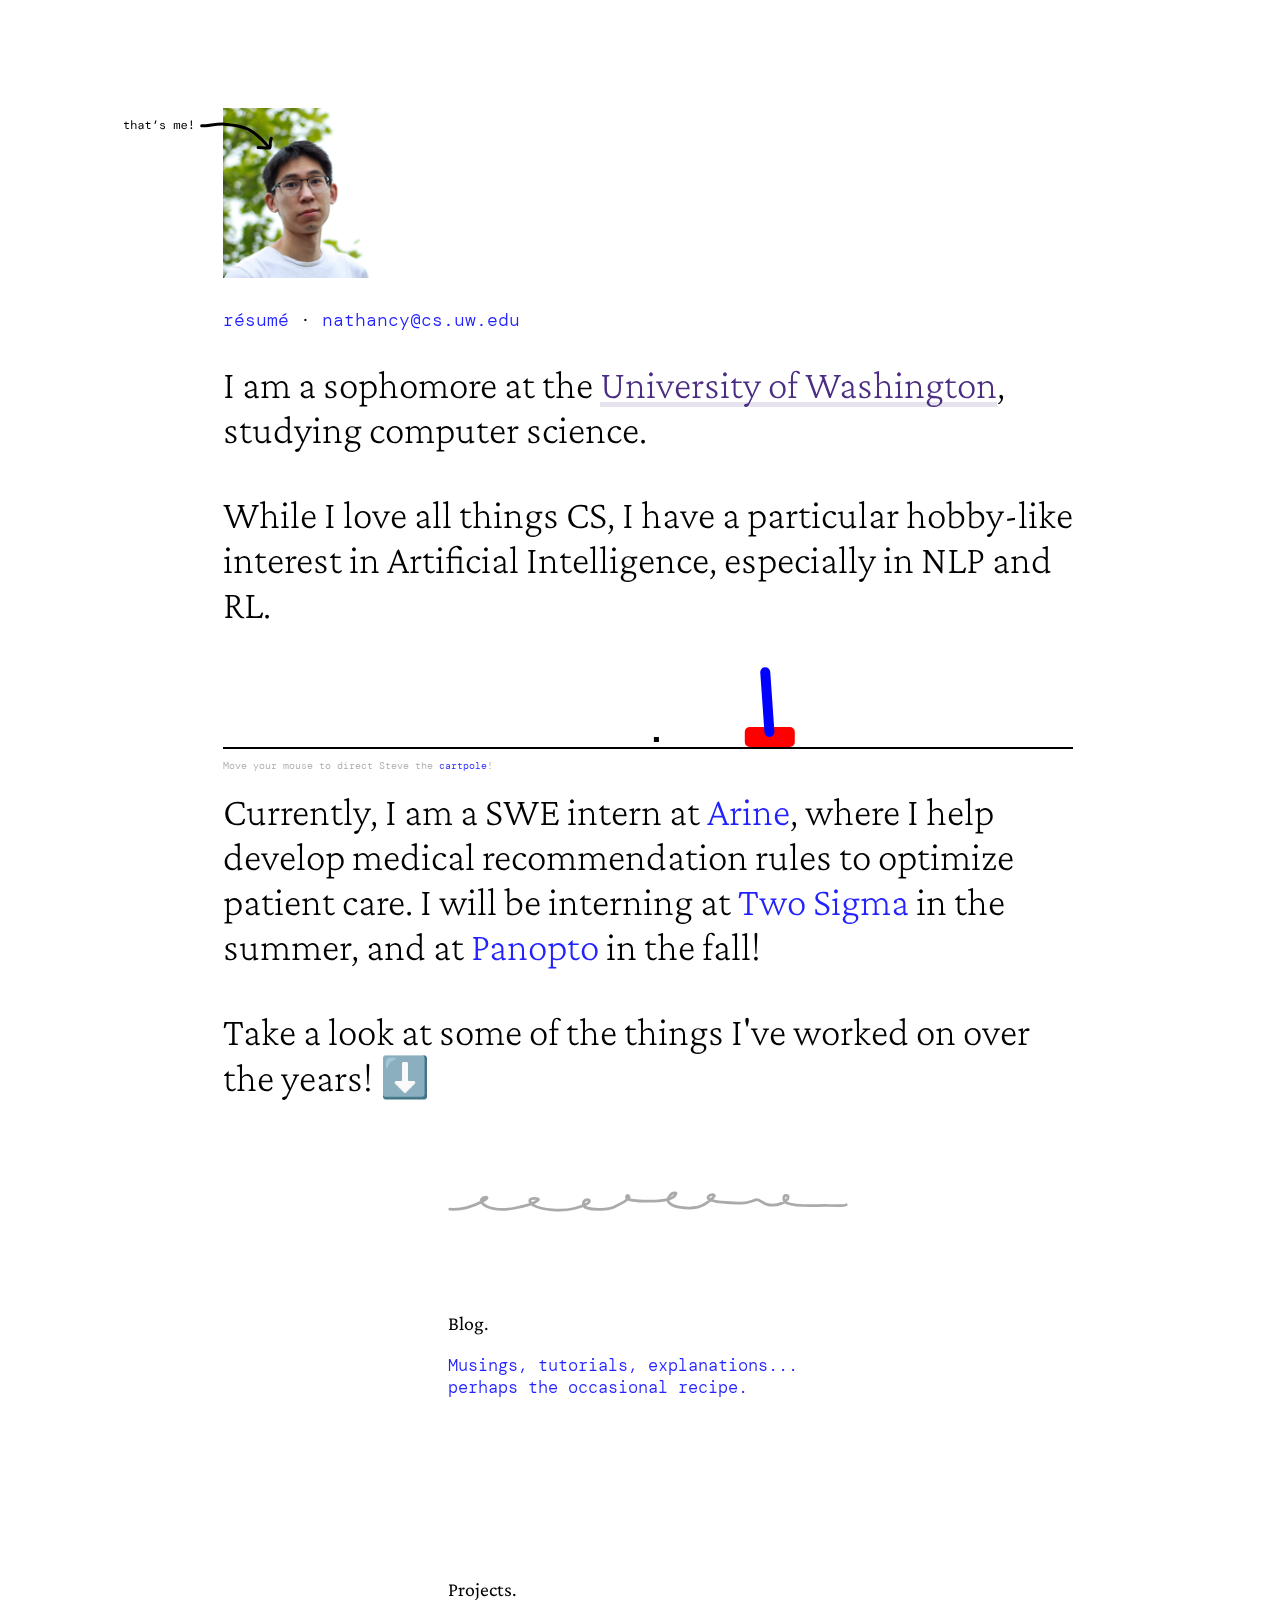
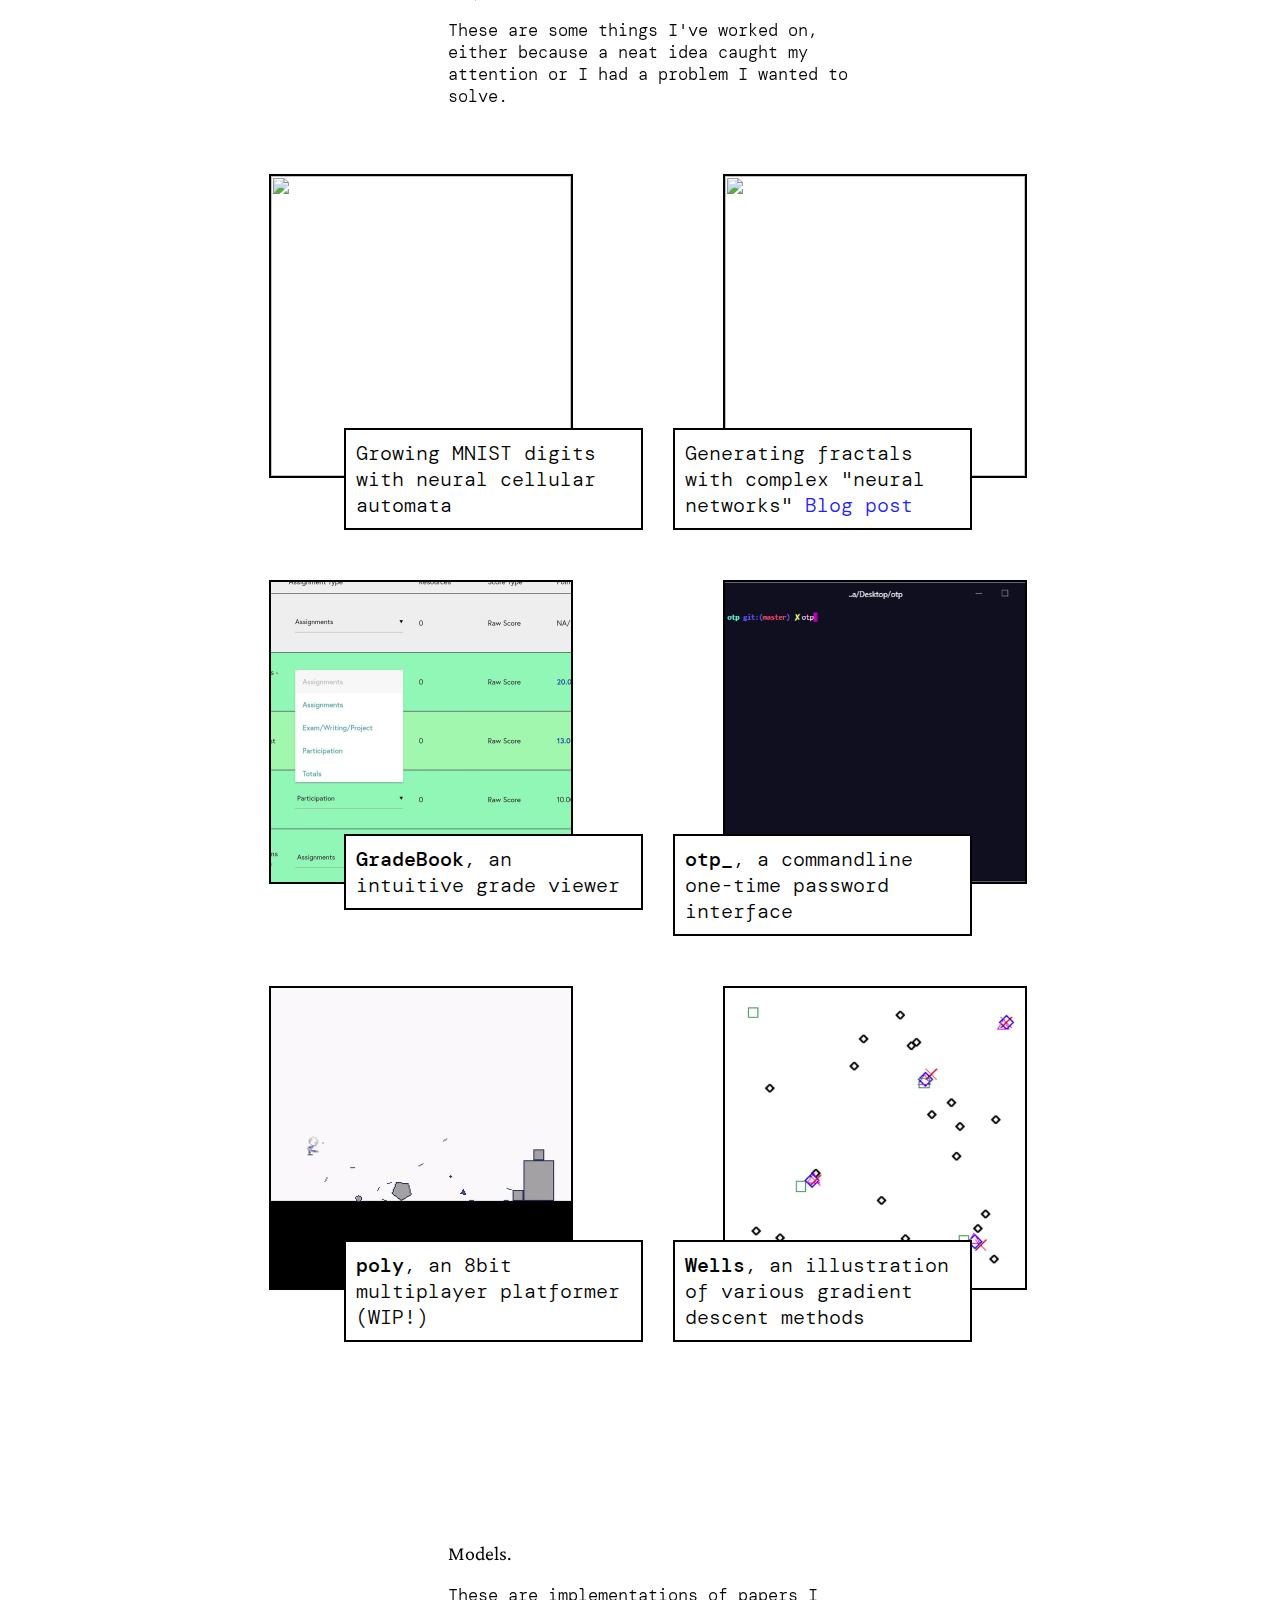
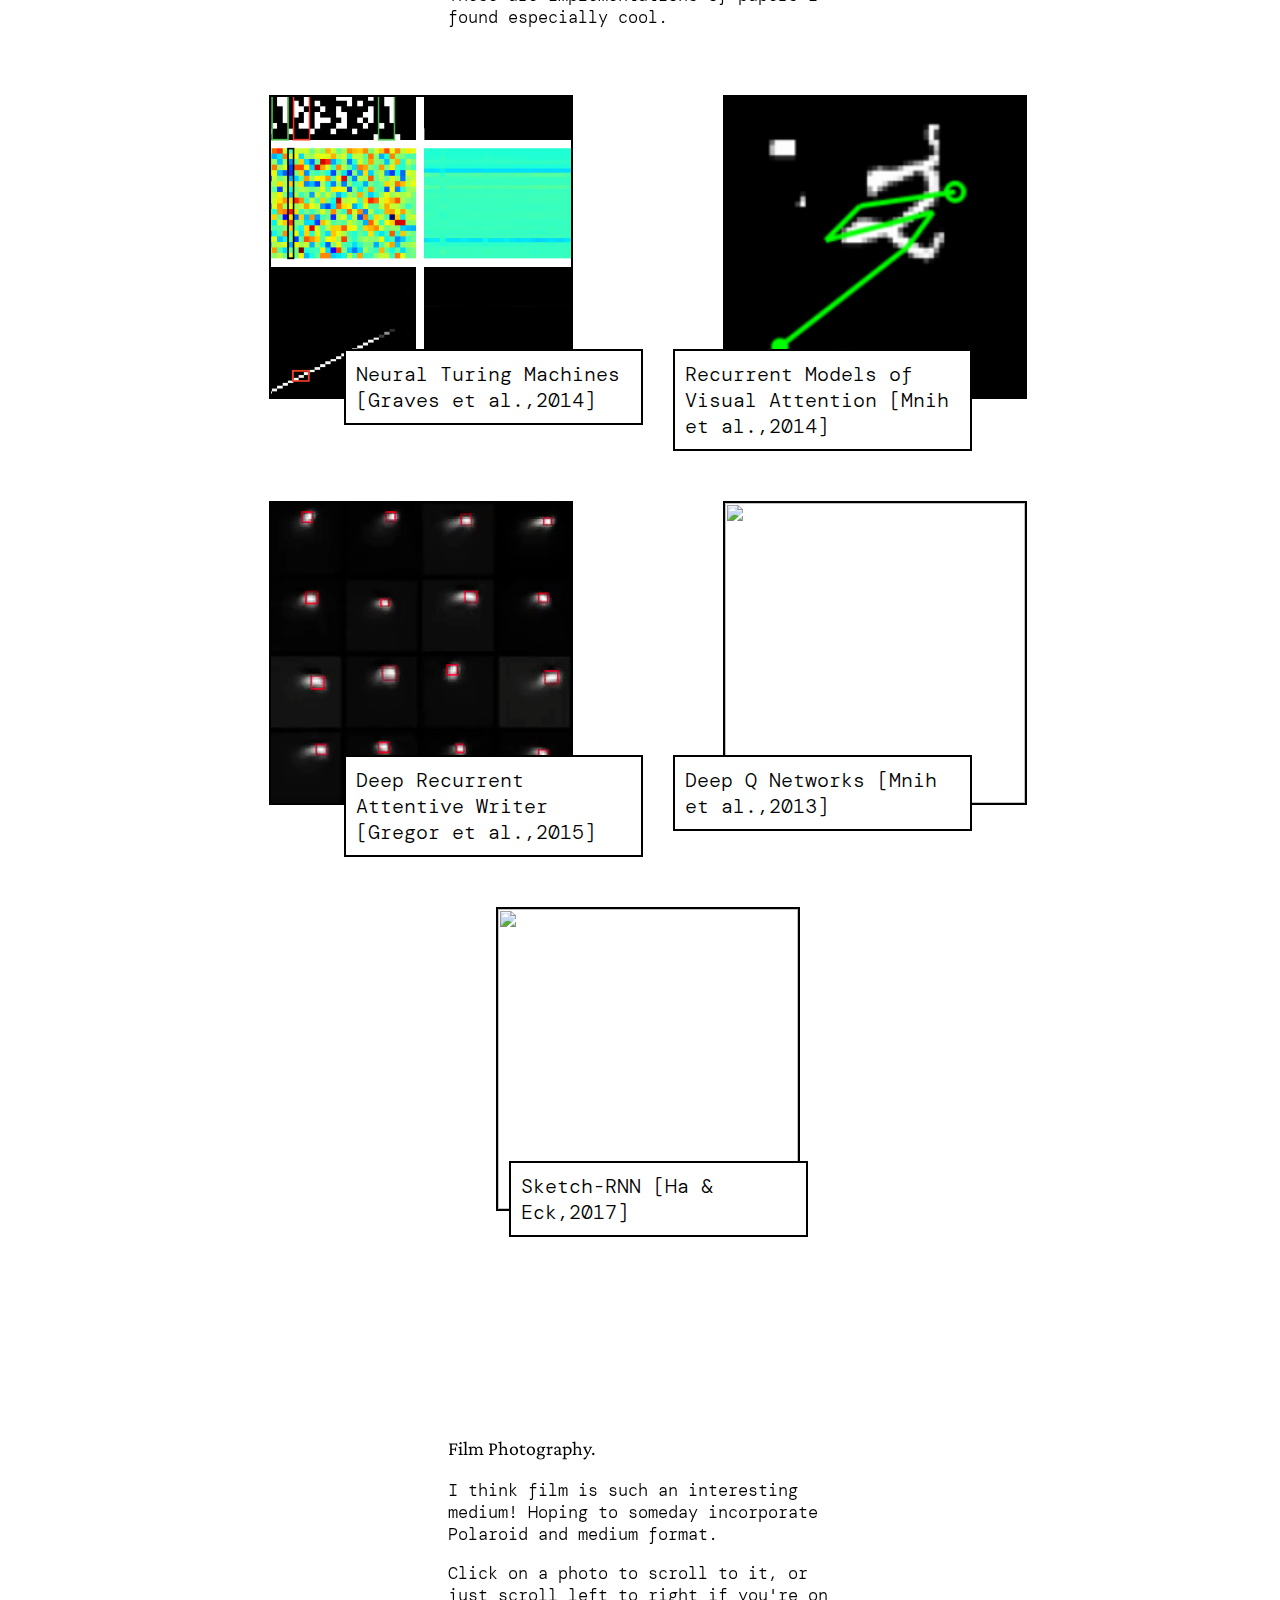
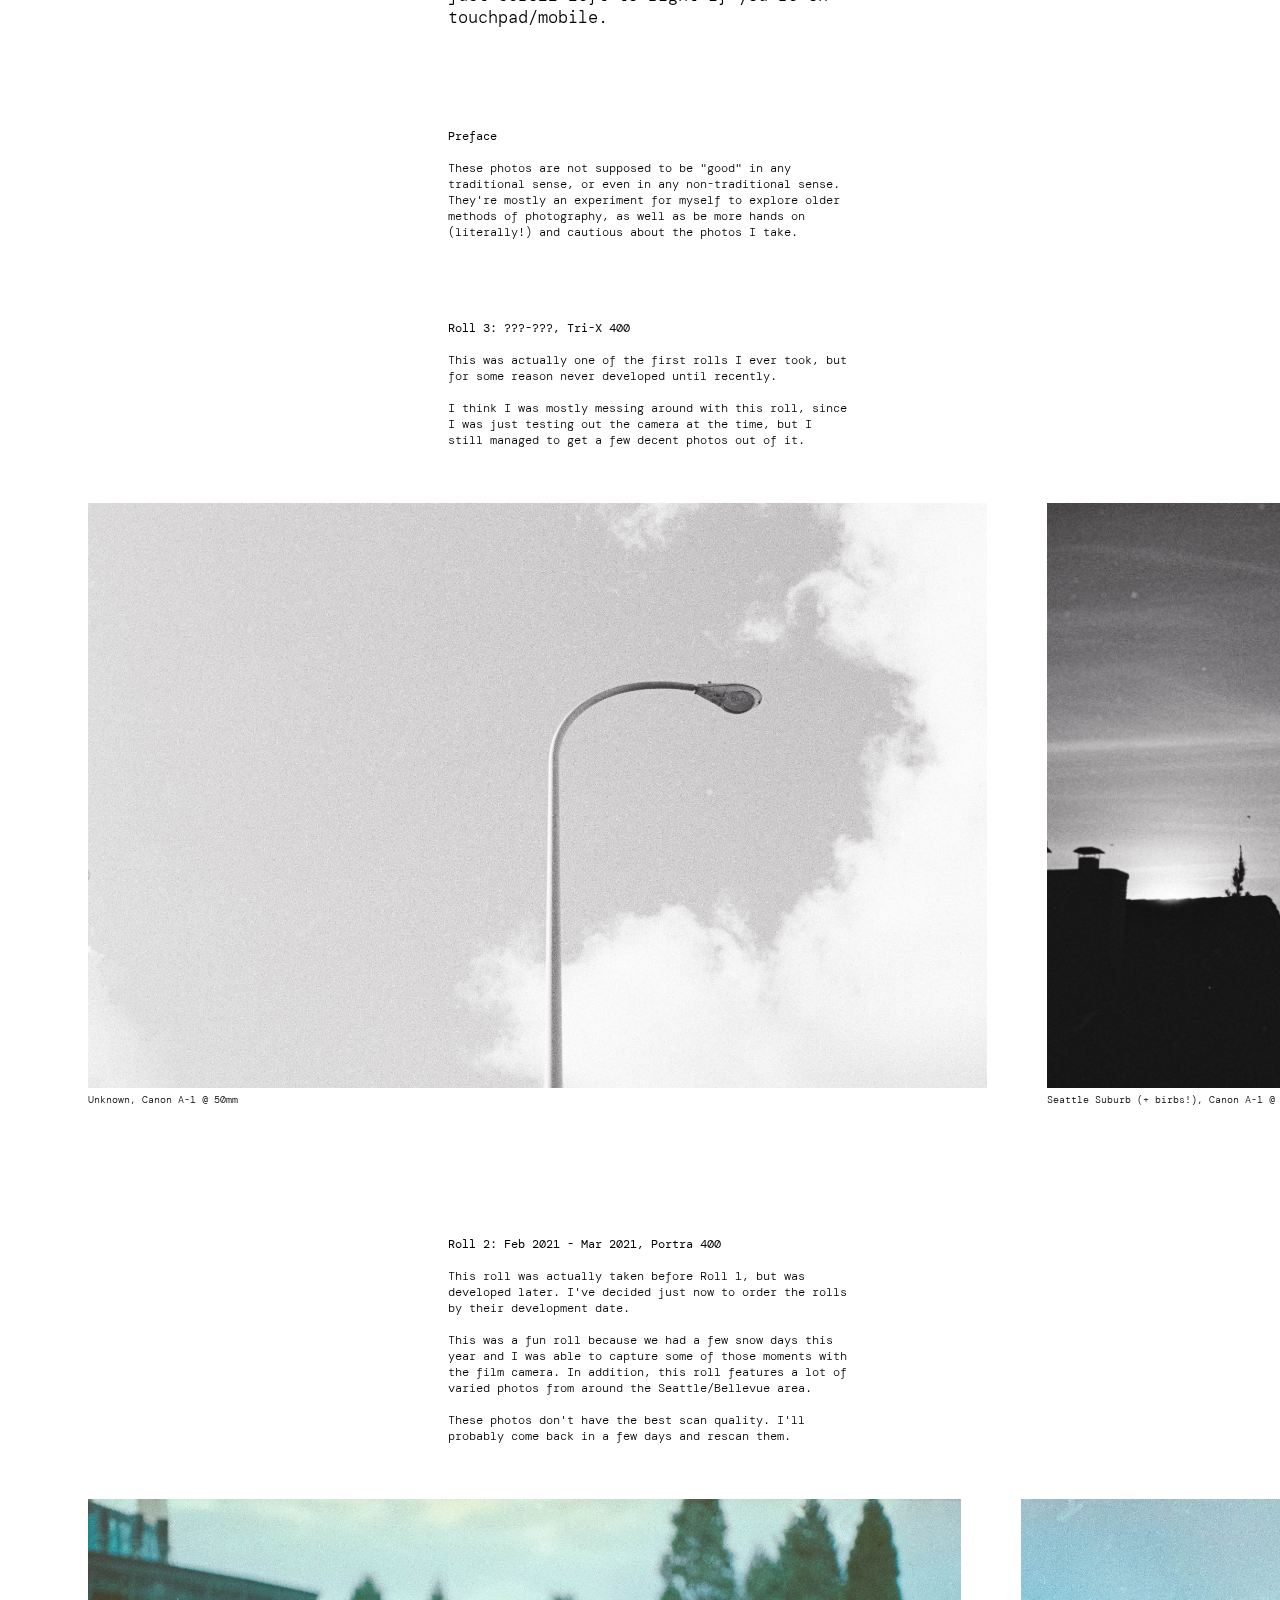
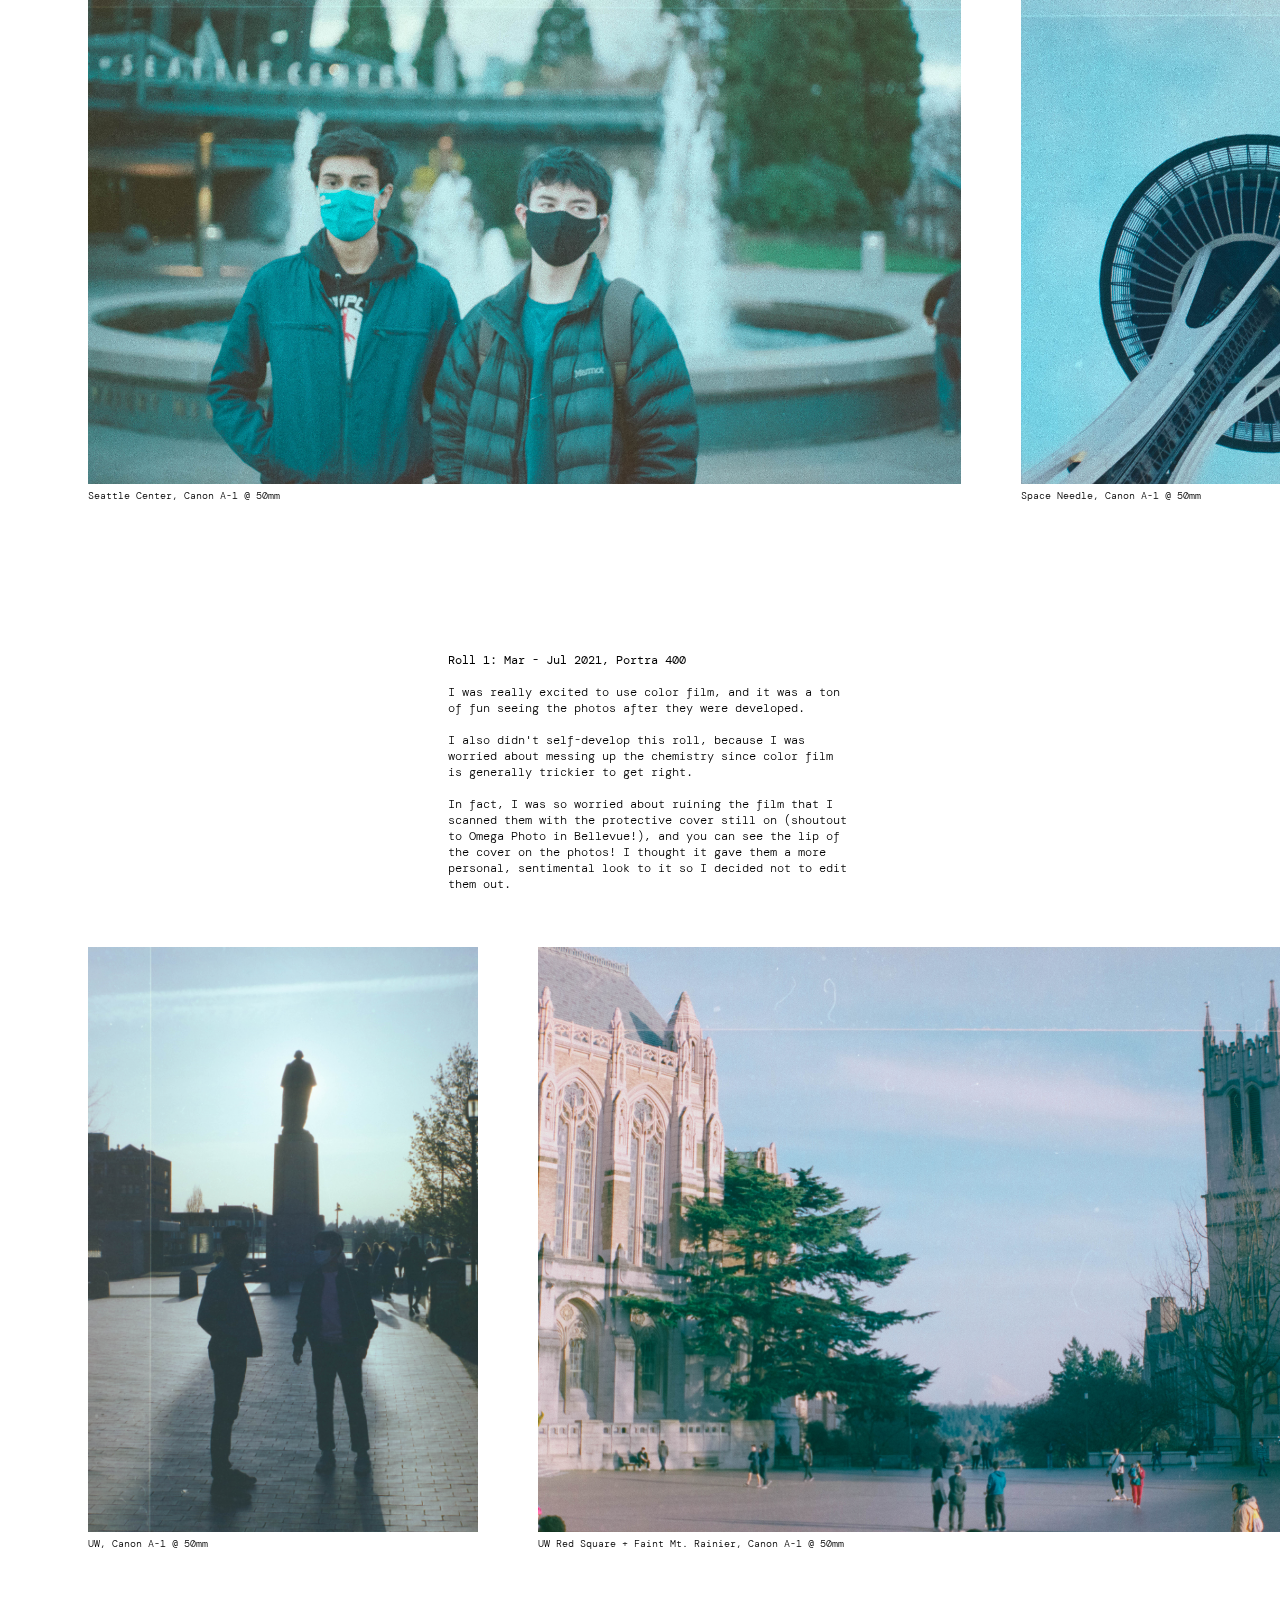
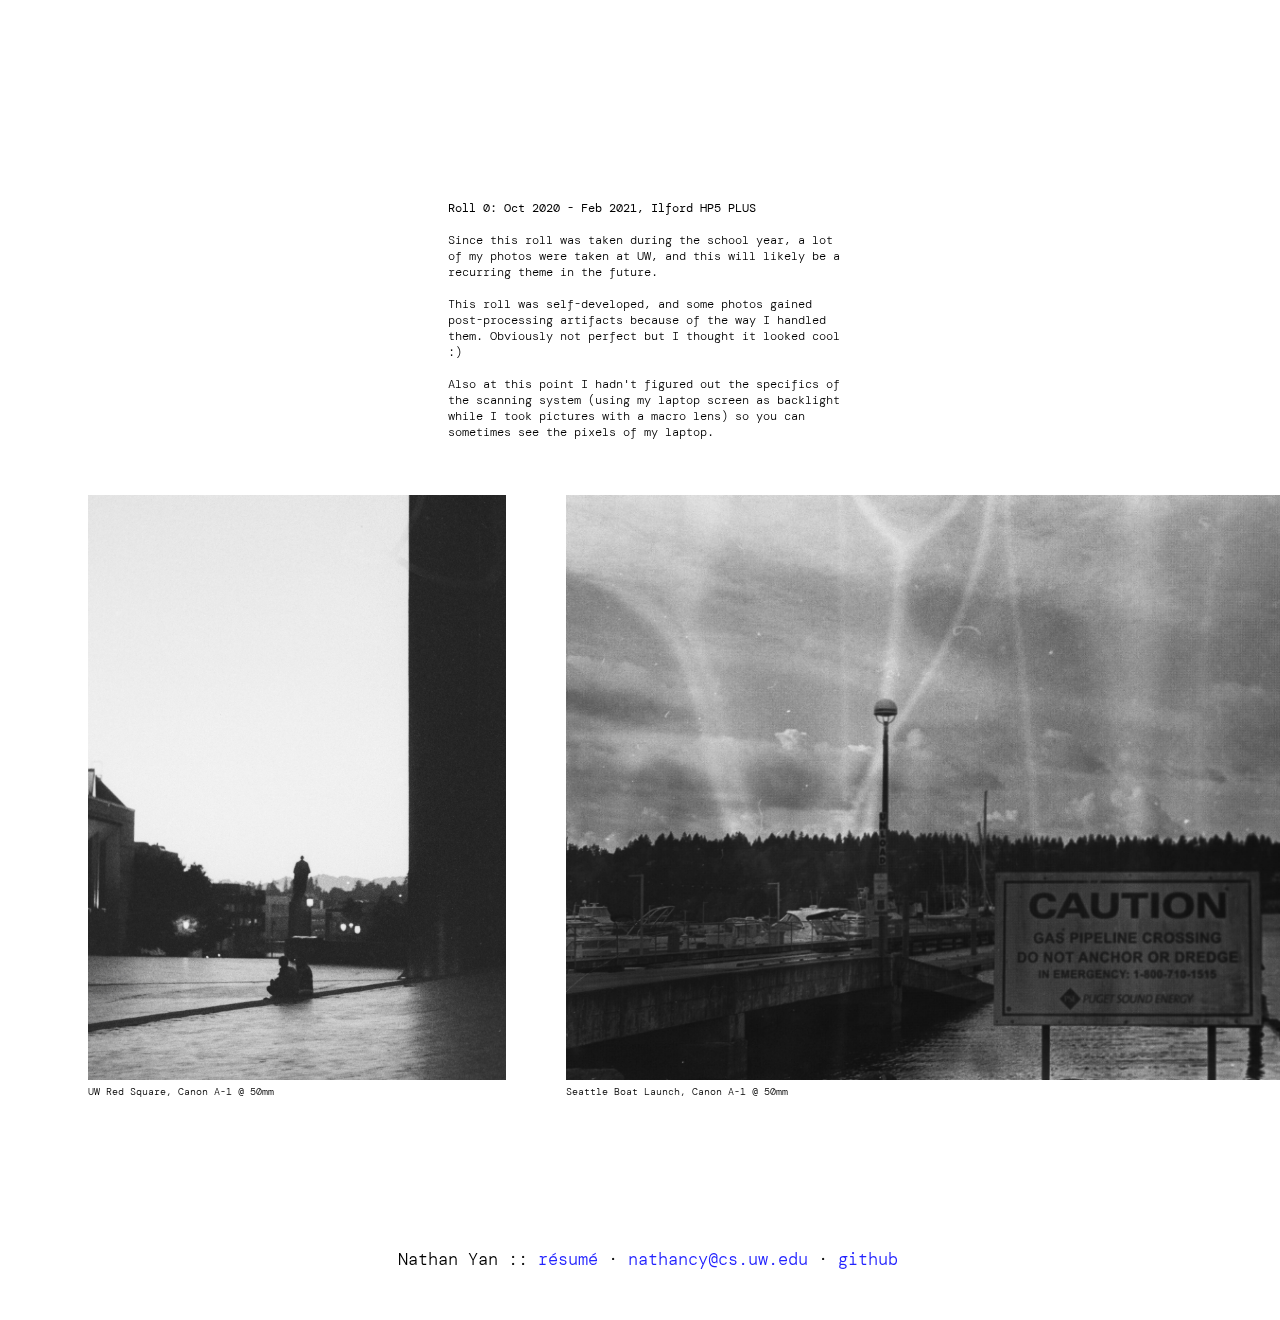
==== commit 317cef82: "Update index.html" ====
--- a/index.html
+++ b/index.html
@@ -58,7 +58,7 @@
                 I am a sophomore at the <a href = 'https://washington.edu'><span class = 'olink link' ref = 'washington.edu' style = 'color: #4b2e83;'>University of Washington</span></a>, studying computer science.
                 </p>
                 <p>
-                I love all things CS, but I have a particular hobby-like interest in Artificial Intelligence, especially in NLP and RL.
+                While I love all things CS, I have a particular hobby-like interest in Artificial Intelligence, especially in NLP and RL.
                     <br/>
                 </p>
                 
@@ -73,7 +73,7 @@
                 </div>
 
                 <p>
-                    I am currently a SWE intern at <a class='olink' ref='arine.io' href='https://arine.io'>Arine</a>, where I help develop medical recommendation rules to optimize patient care. I will be interning at <a class='olink' ref='twosigma.com' href='https://twosigma.com'>Two Sigma</a> in the summer, and at <a class='olink' ref='panopto.com' href='https://panopto.com'>Panopto</a> in the fall!
+                    Currently, I am a SWE intern at <a class='olink' ref='arine.io' href='https://arine.io'>Arine</a>, where I help develop medical recommendation rules to optimize patient care. I will be interning at <a class='olink' ref='twosigma.com' href='https://twosigma.com'>Two Sigma</a> in the summer, and at <a class='olink' ref='panopto.com' href='https://panopto.com'>Panopto</a> in the fall!
                 </p>
 
                 <p>
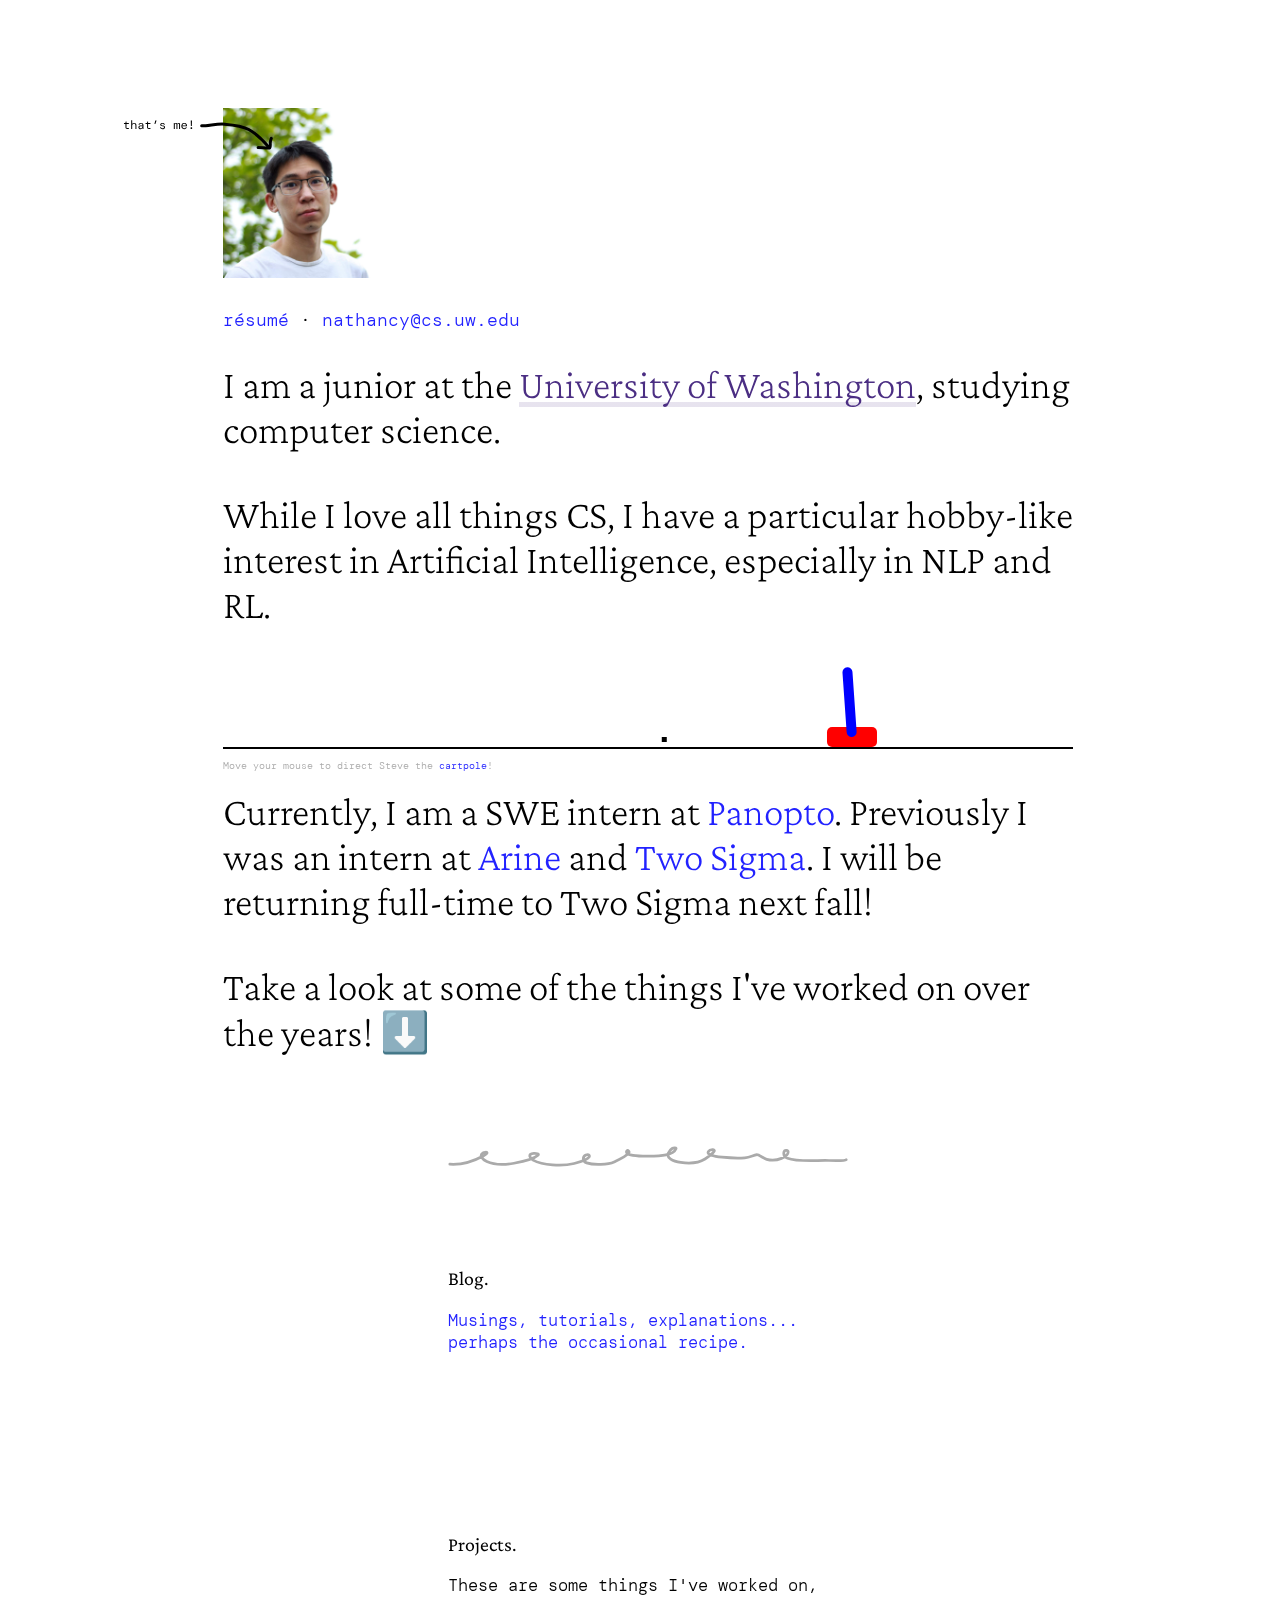
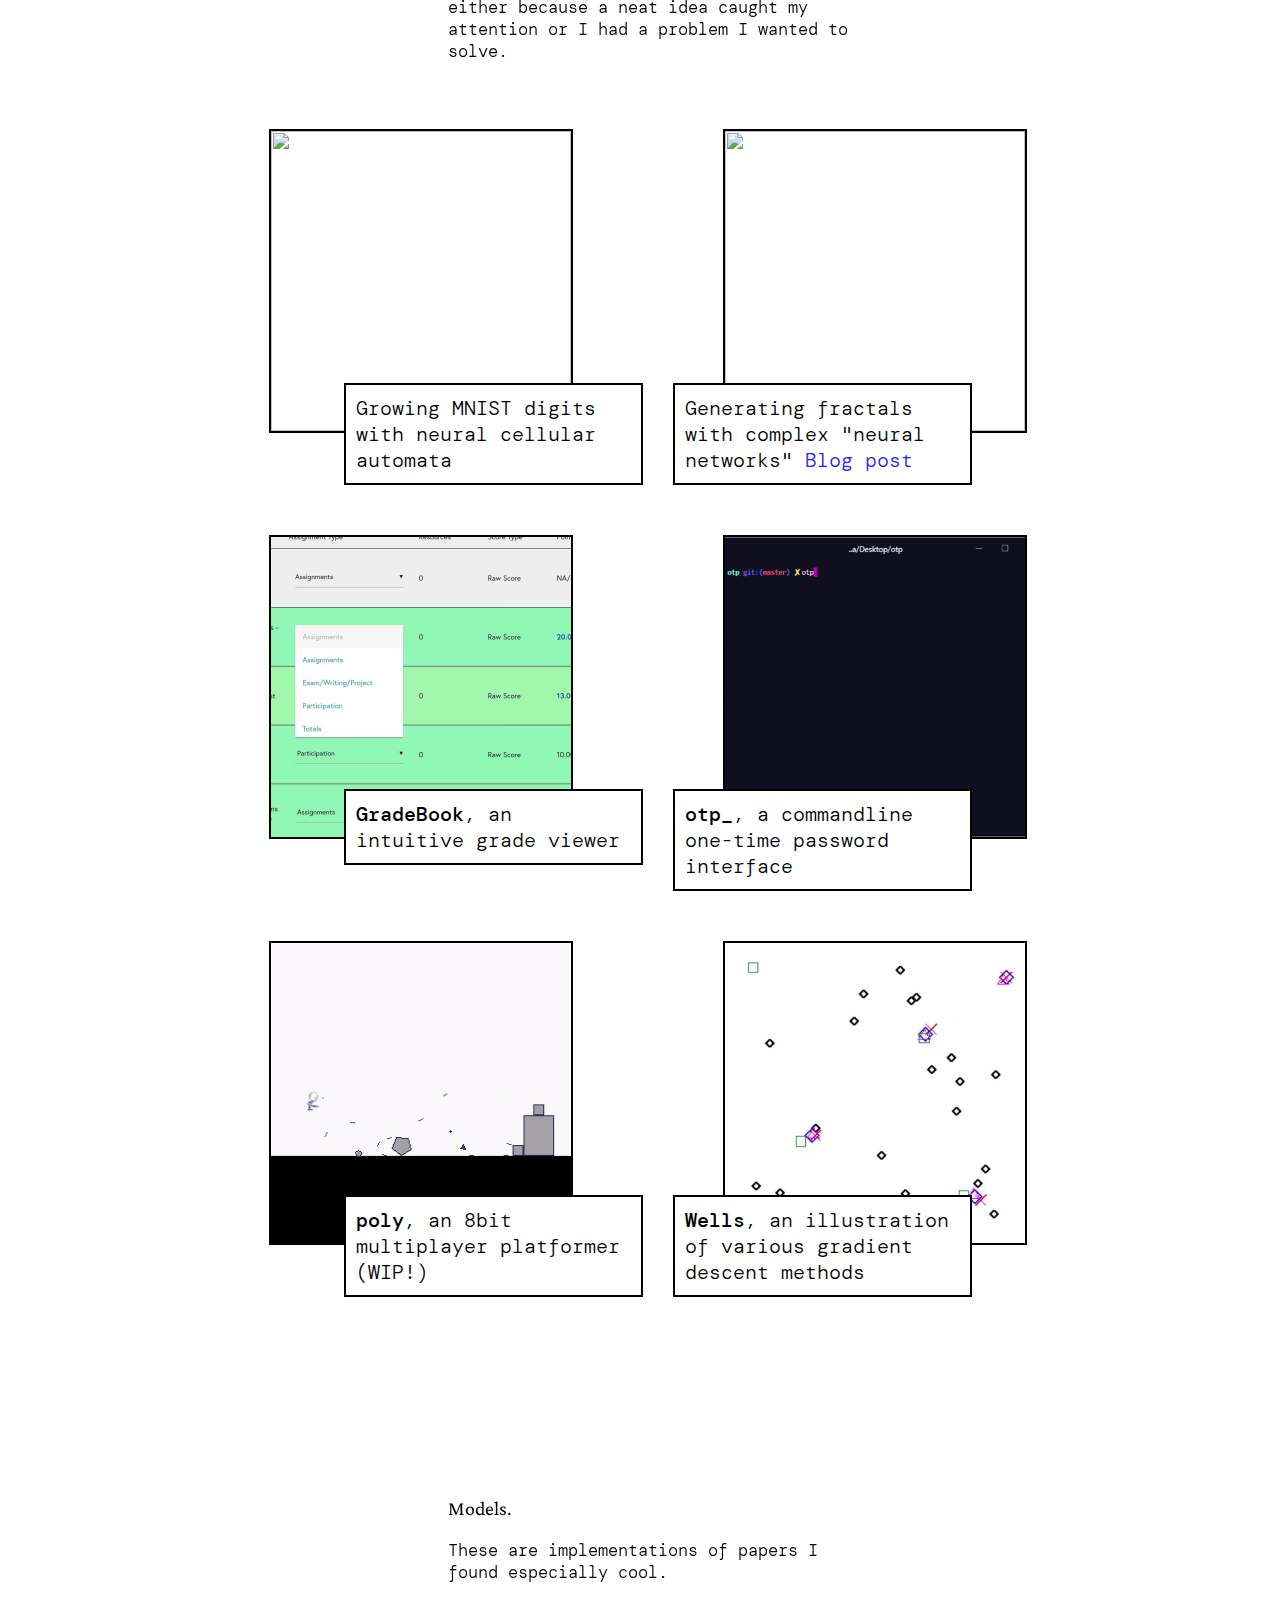
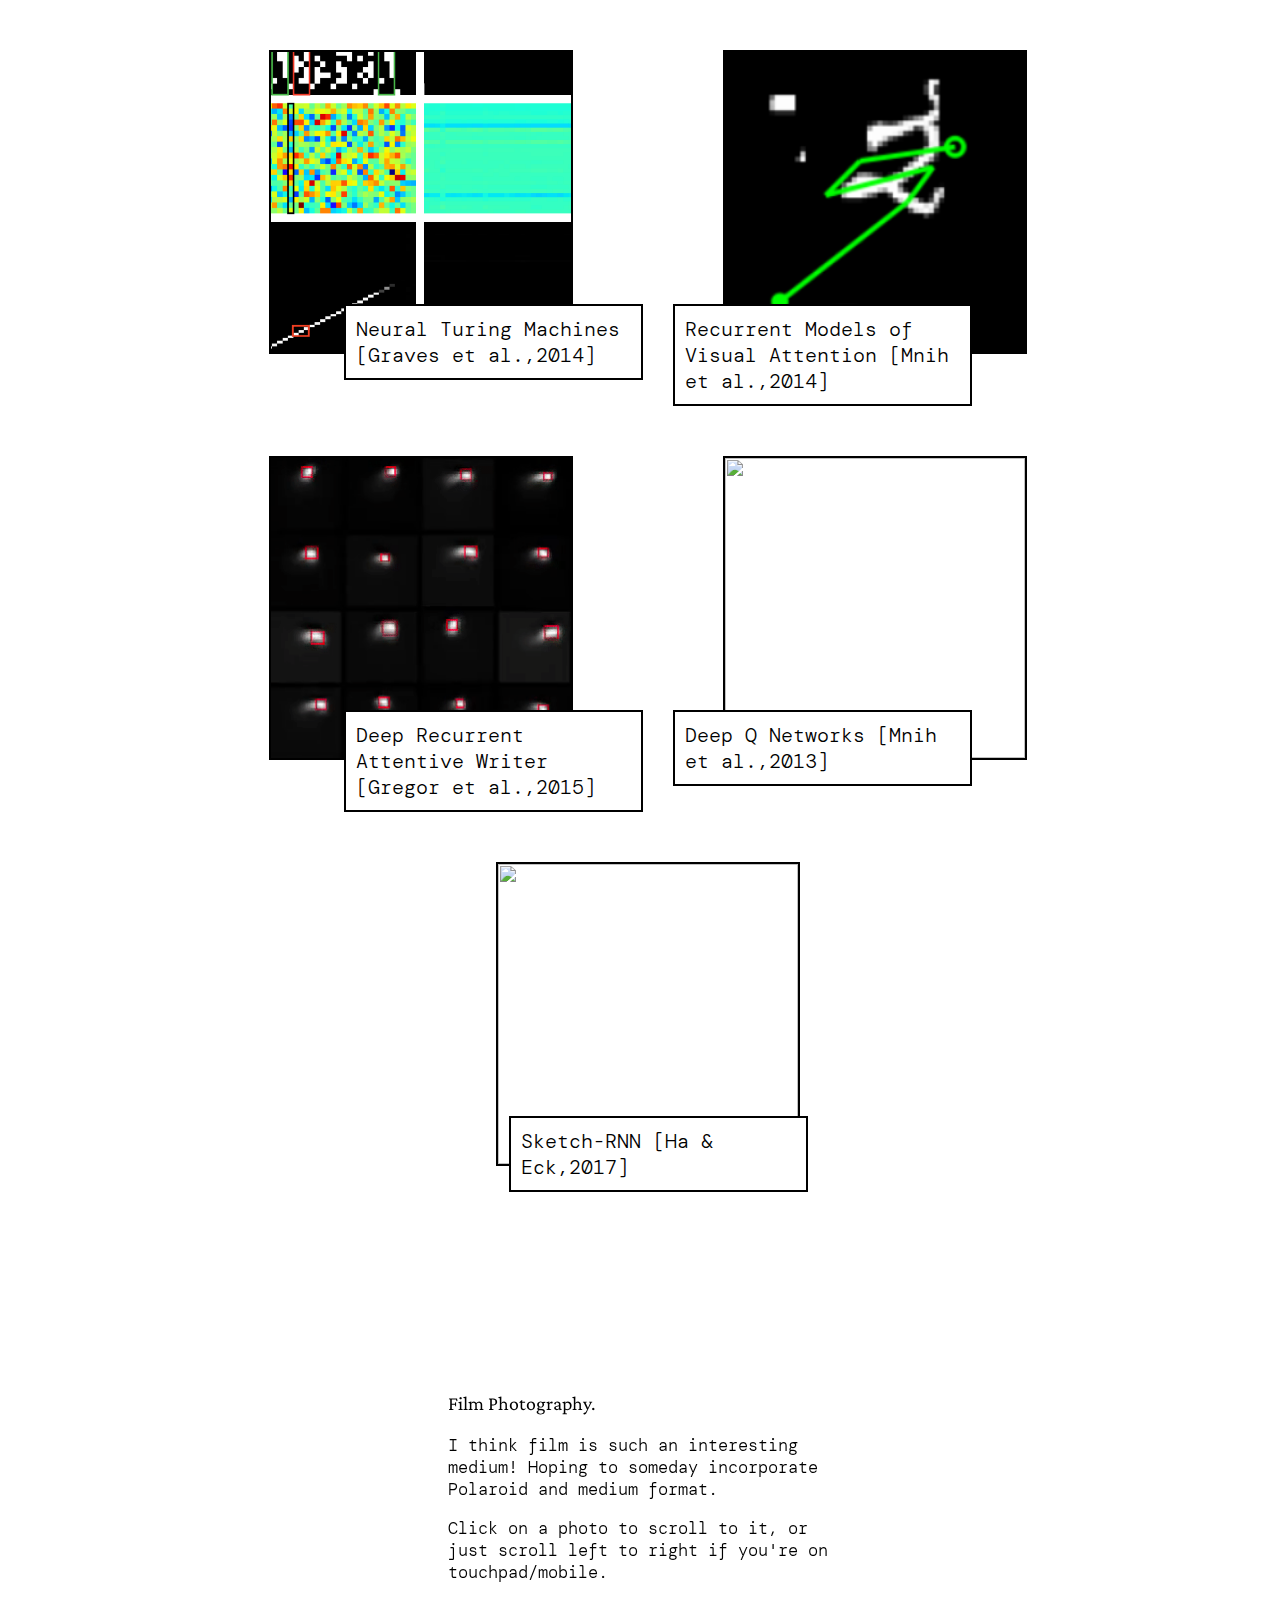
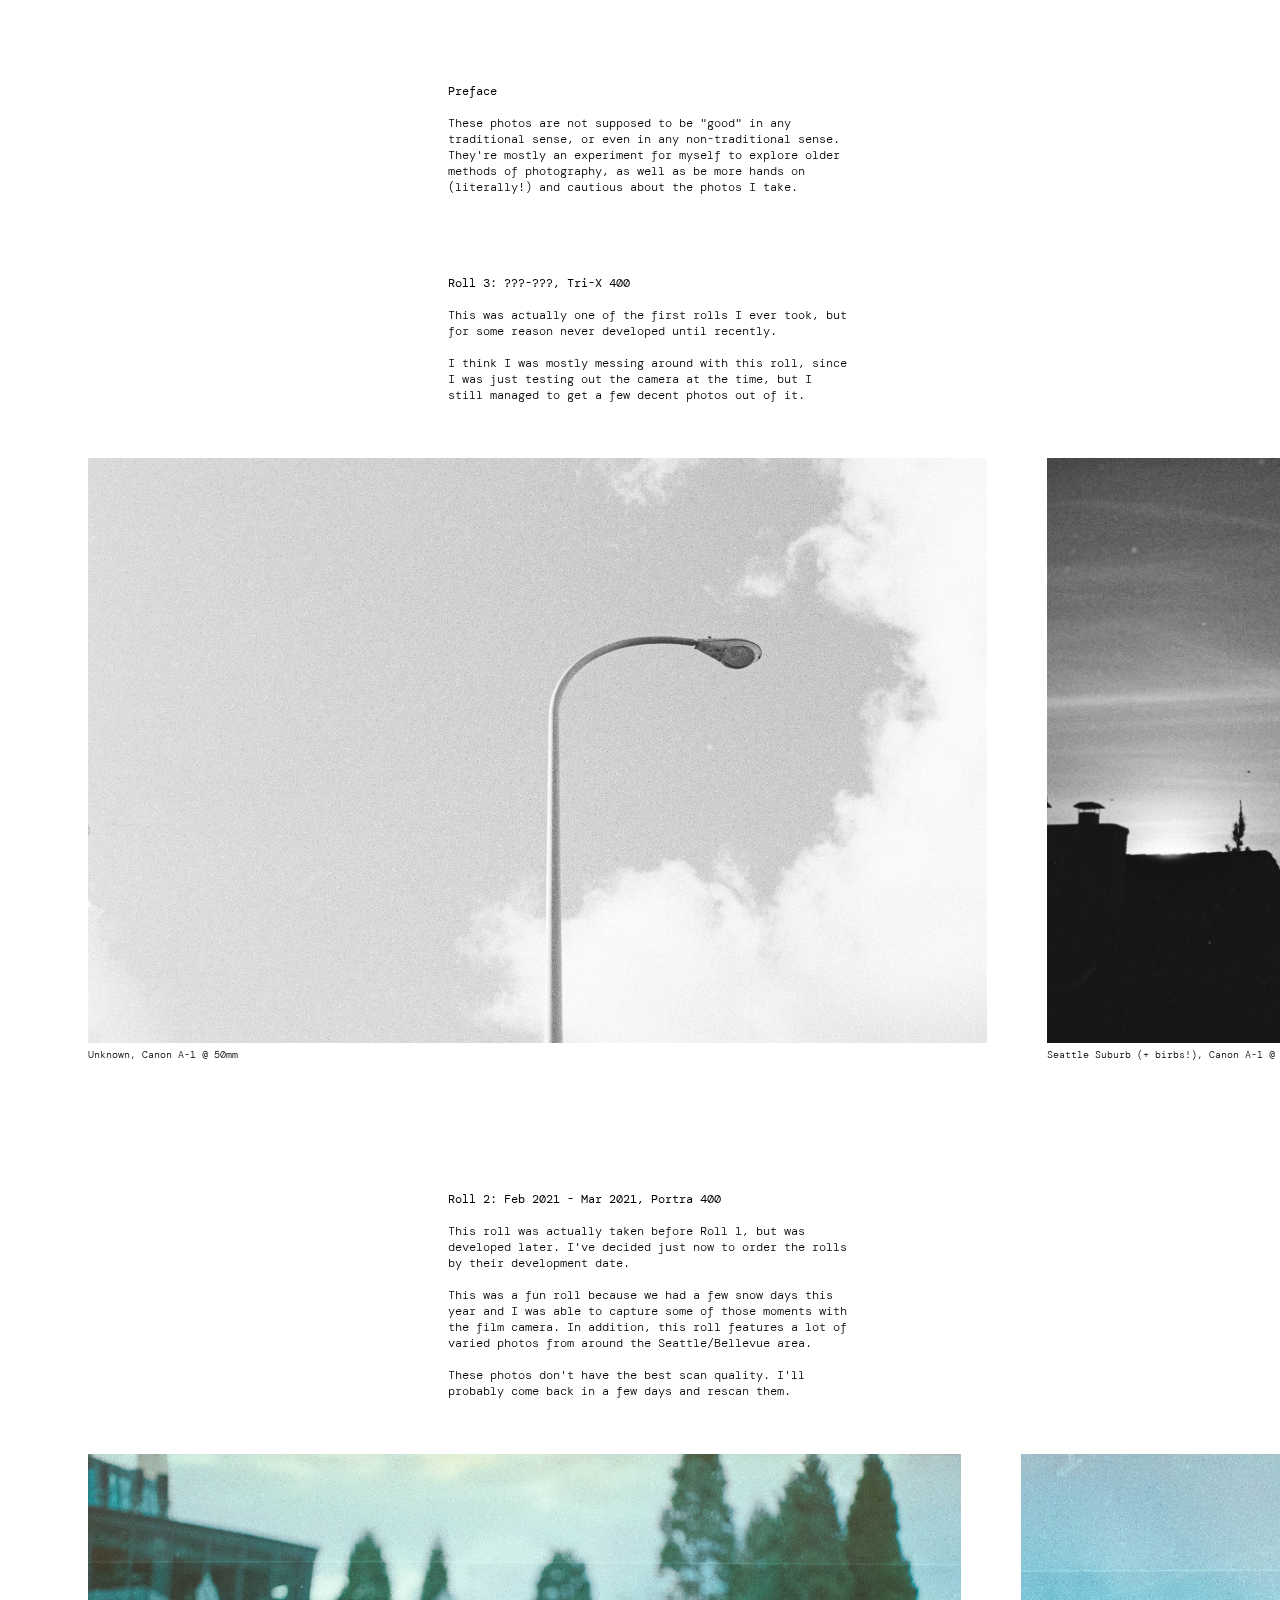
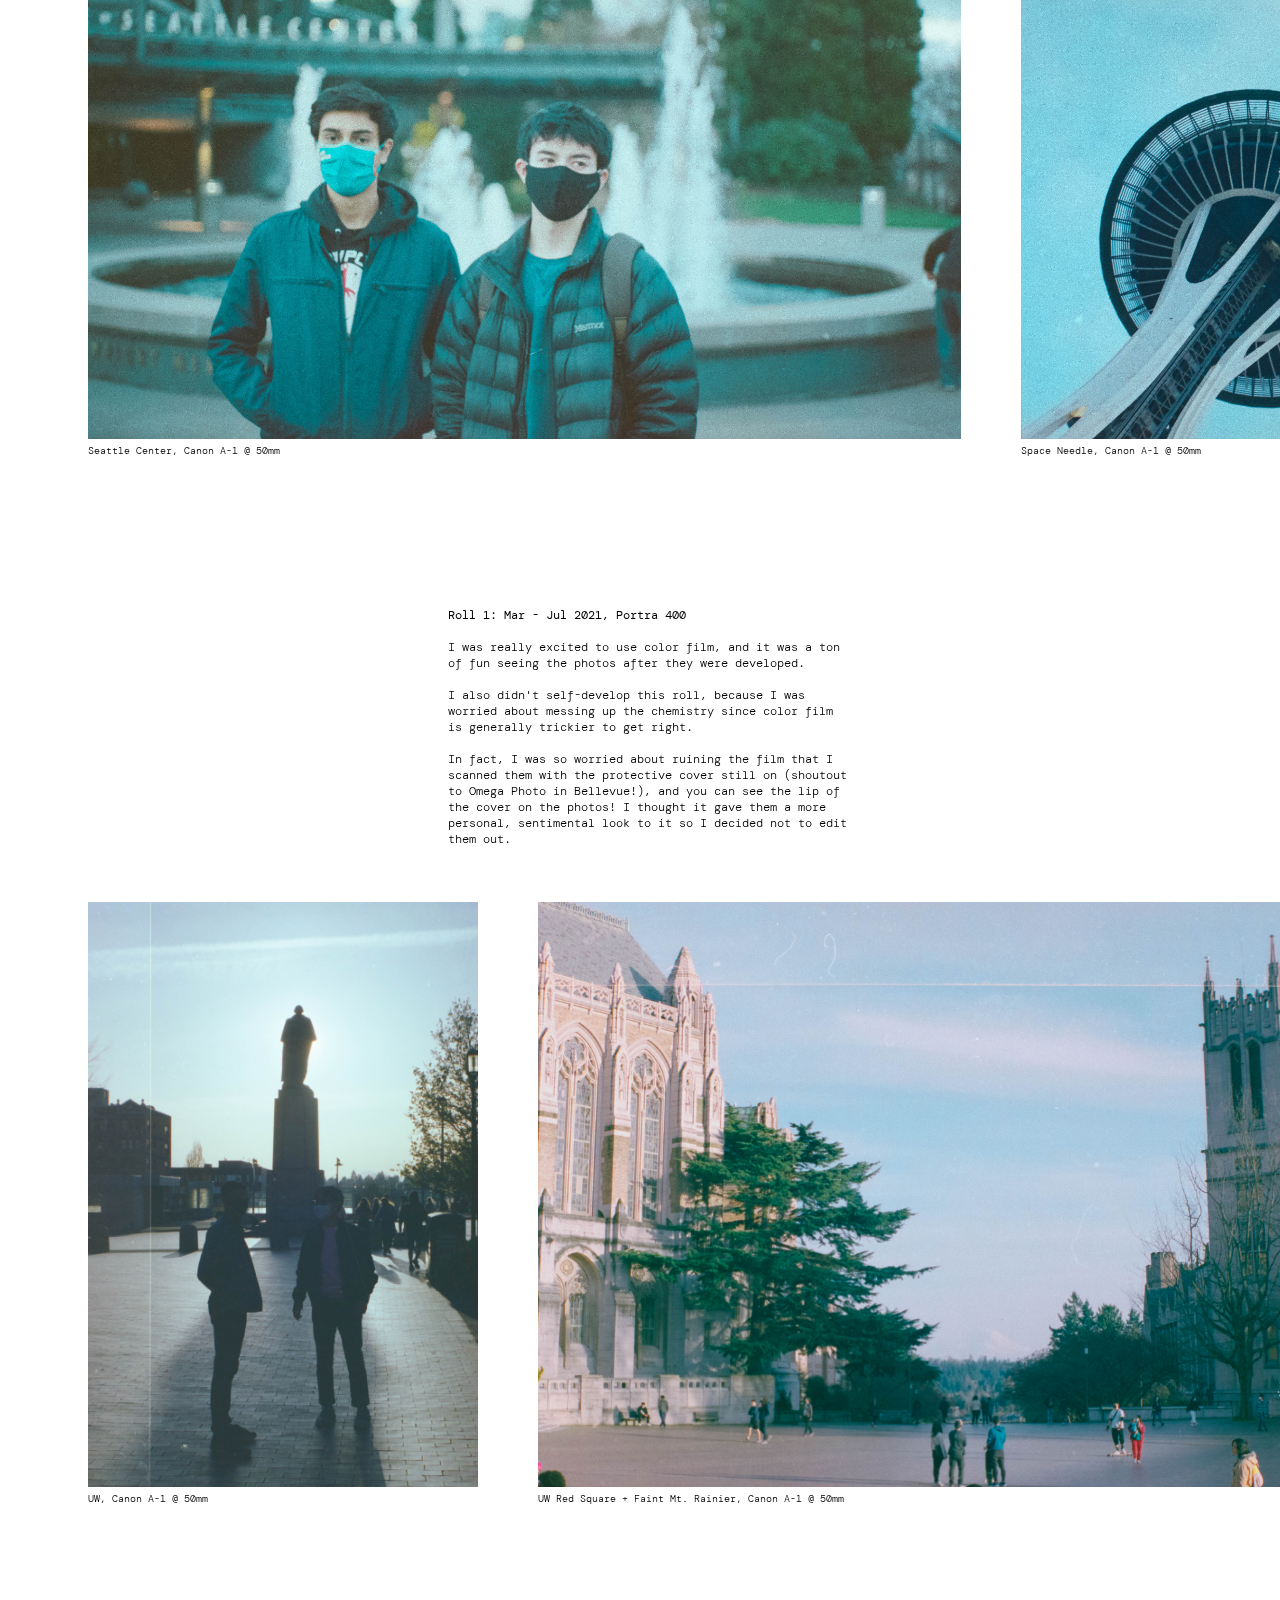
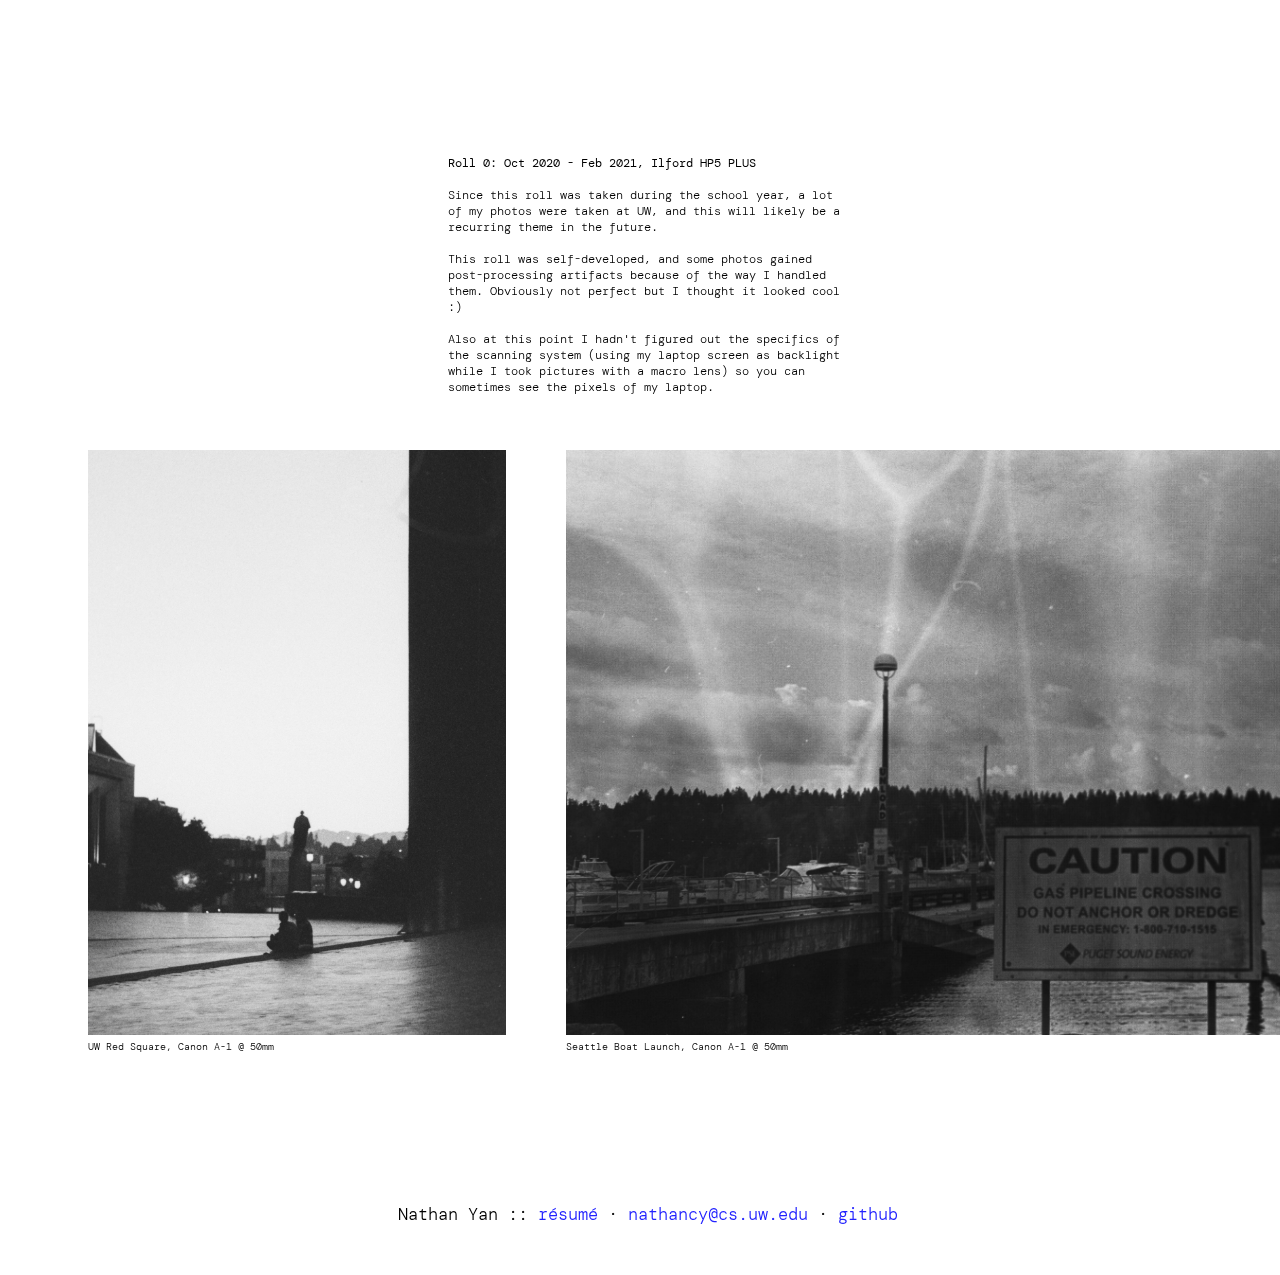
==== commit 3603b1dd: "Deploying to gh-pages from  @ 6bb65531429fe80cfc9a92babf86d1b054406ca3 🚀" ====
--- a/index.html
+++ b/index.html
@@ -55,7 +55,7 @@
                     <a class='olink' ref='/assets/resume.pdf' href='/assets/resume_yan_oct28.pdf'>résumé</a> · <a class='olink' ref='mailto:nathancy@cs.uw.edu' href='mailto:nathancy@cs.uw.edu'>nathancy@cs.uw.edu</a>
                 </div>
                 <p️>
-                I am a sophomore at the <a href = 'https://washington.edu'><span class = 'olink link' ref = 'washington.edu' style = 'color: #4b2e83;'>University of Washington</span></a>, studying computer science.
+                I am a junior at the <a href = 'https://washington.edu'><span class = 'olink link' ref = 'washington.edu' style = 'color: #4b2e83;'>University of Washington</span></a>, studying computer science.
                 </p>
                 <p>
                 While I love all things CS, I have a particular hobby-like interest in Artificial Intelligence, especially in NLP and RL.
@@ -73,7 +73,7 @@
                 </div>
 
                 <p>
-                    Currently, I am a SWE intern at <a class='olink' ref='arine.io' href='https://arine.io'>Arine</a>, where I help develop medical recommendation rules to optimize patient care. I will be interning at <a class='olink' ref='twosigma.com' href='https://twosigma.com'>Two Sigma</a> in the summer, and at <a class='olink' ref='panopto.com' href='https://panopto.com'>Panopto</a> in the fall!
+                    Currently, I am a SWE intern at <a class='olink' ref='panopto.com' href='https://panopto.com'>Panopto</a>. Previously I was an intern at <a class='olink' ref='arine.io' href='https://arine.io'>Arine</a> and <a class='olink' ref='twosigma.com' href='https://twosigma.com'>Two Sigma</a>. I will be returning full-time to Two Sigma next fall!
                 </p>
 
                 <p>
--- a/style.css
+++ b/style.css
@@ -278,3 +278,7 @@
     color: white;
     padding: 3px 7px;
 }
+
+uni {
+    font-family: sans-serif;
+}